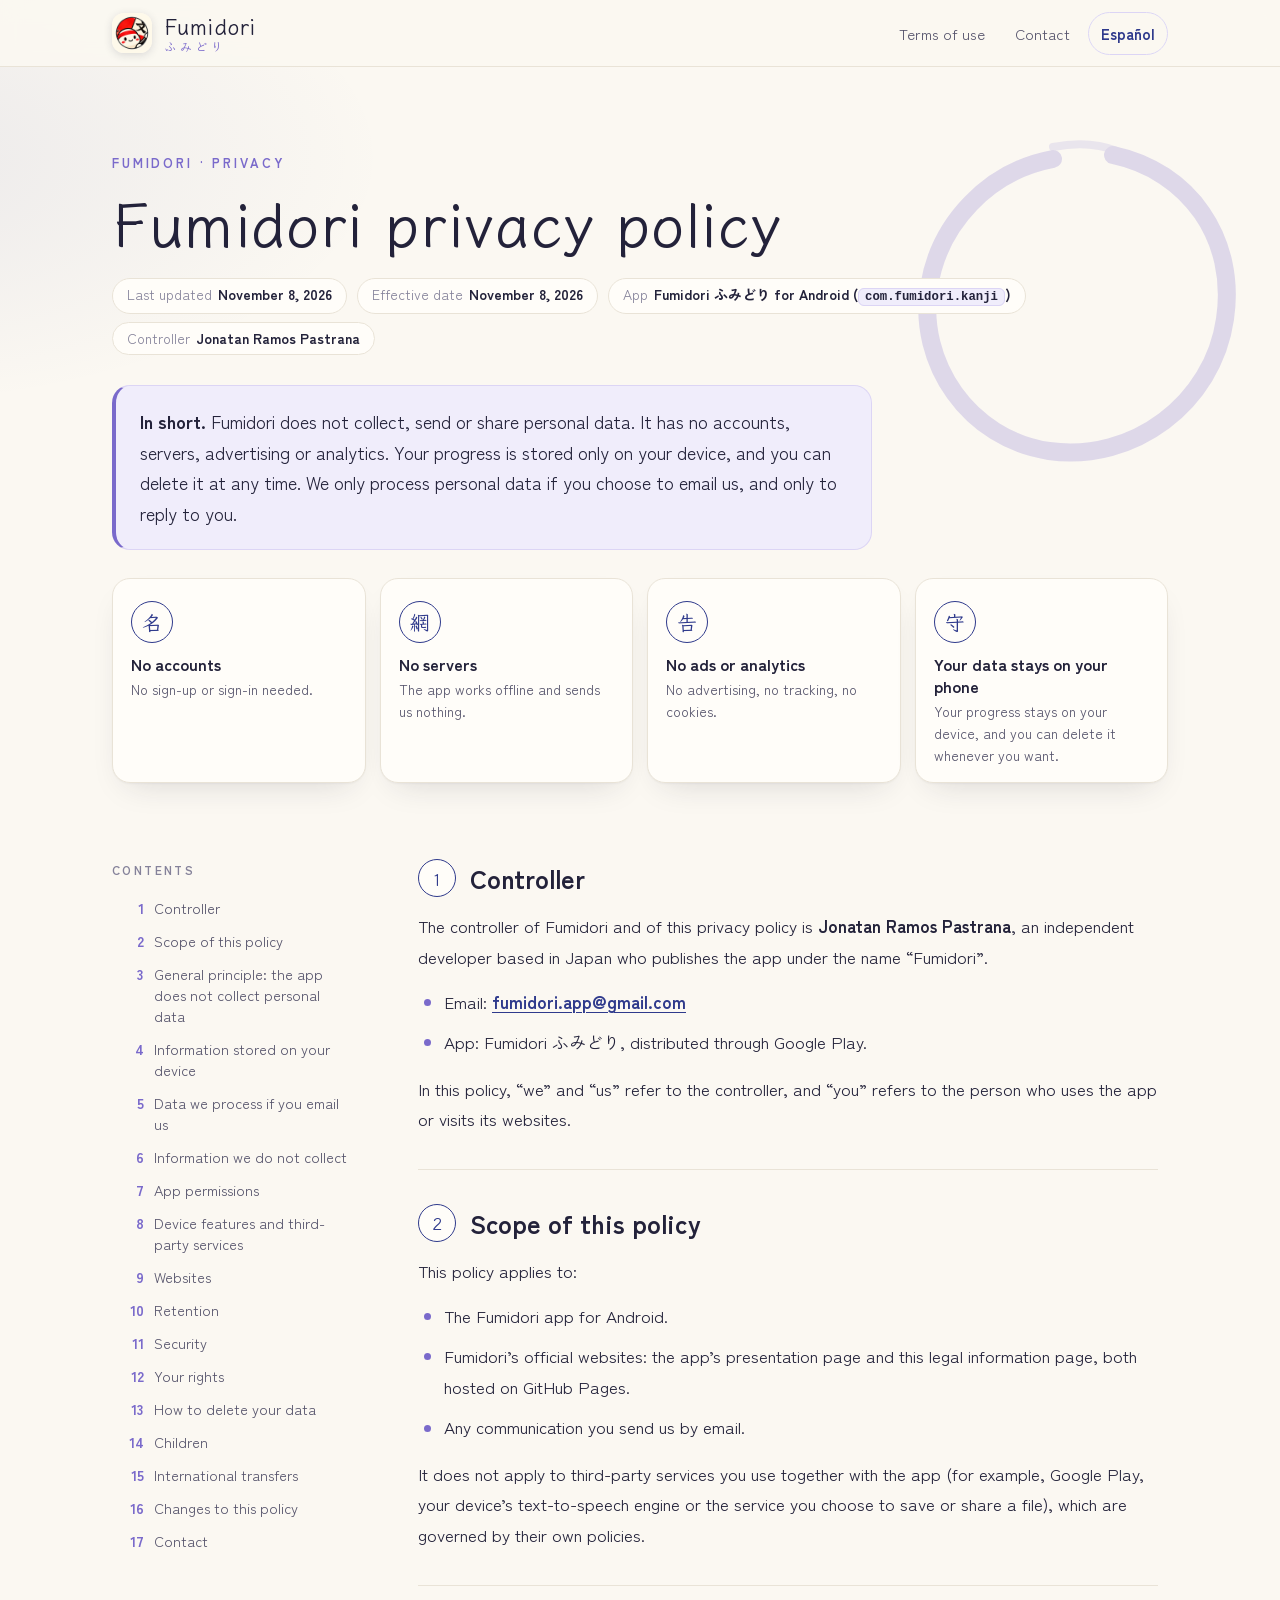
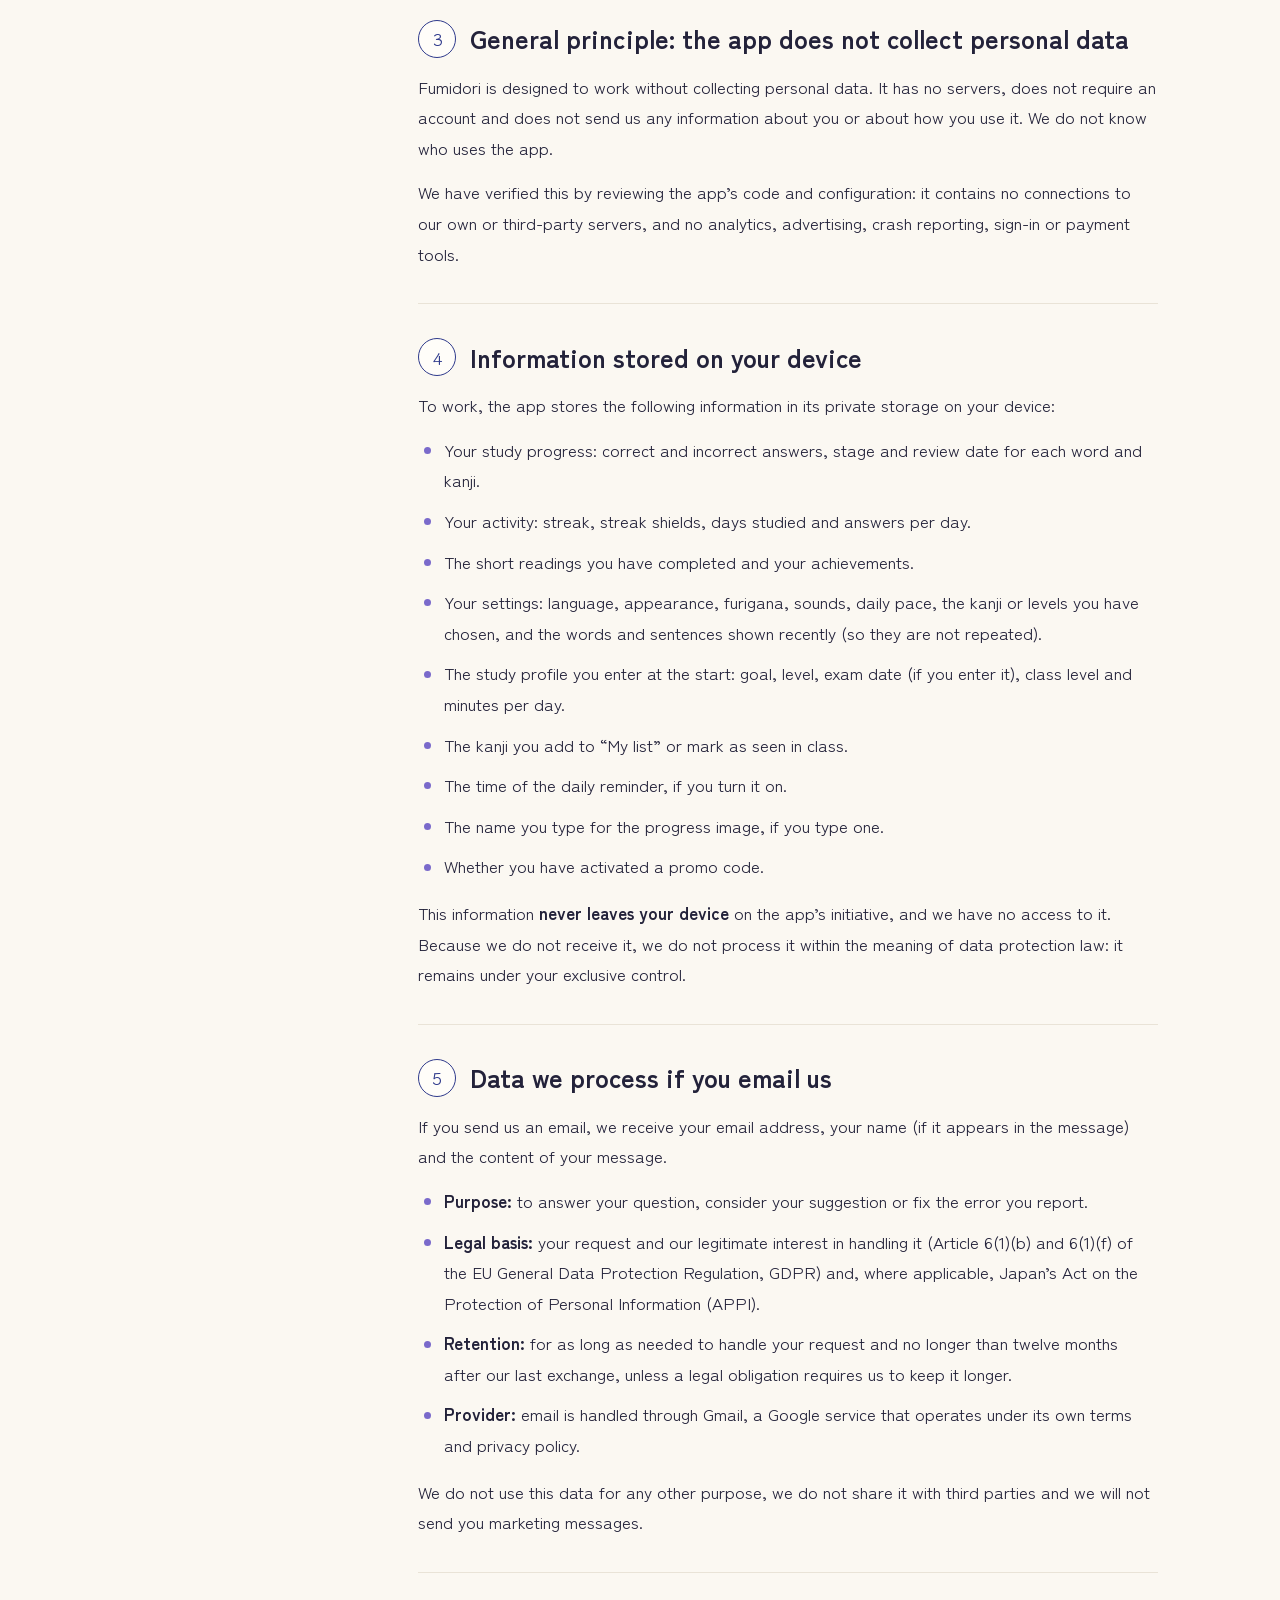
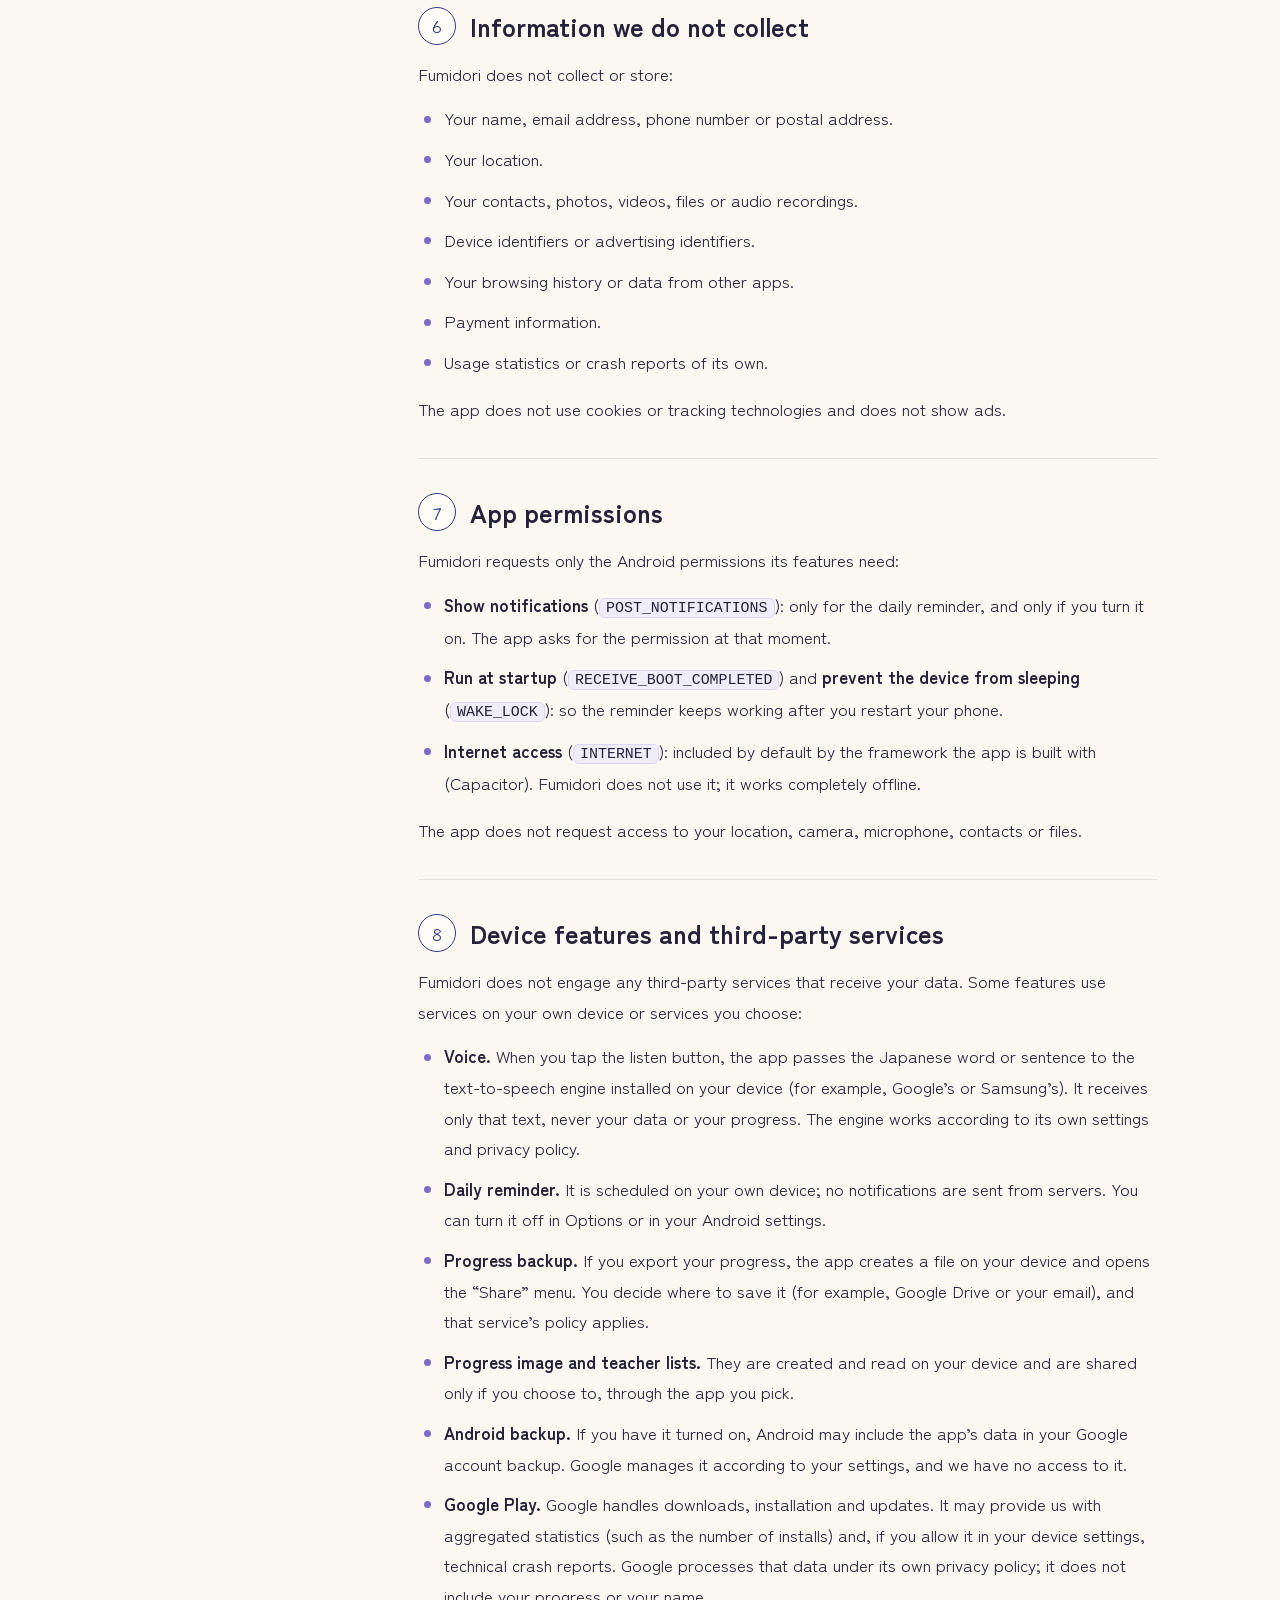
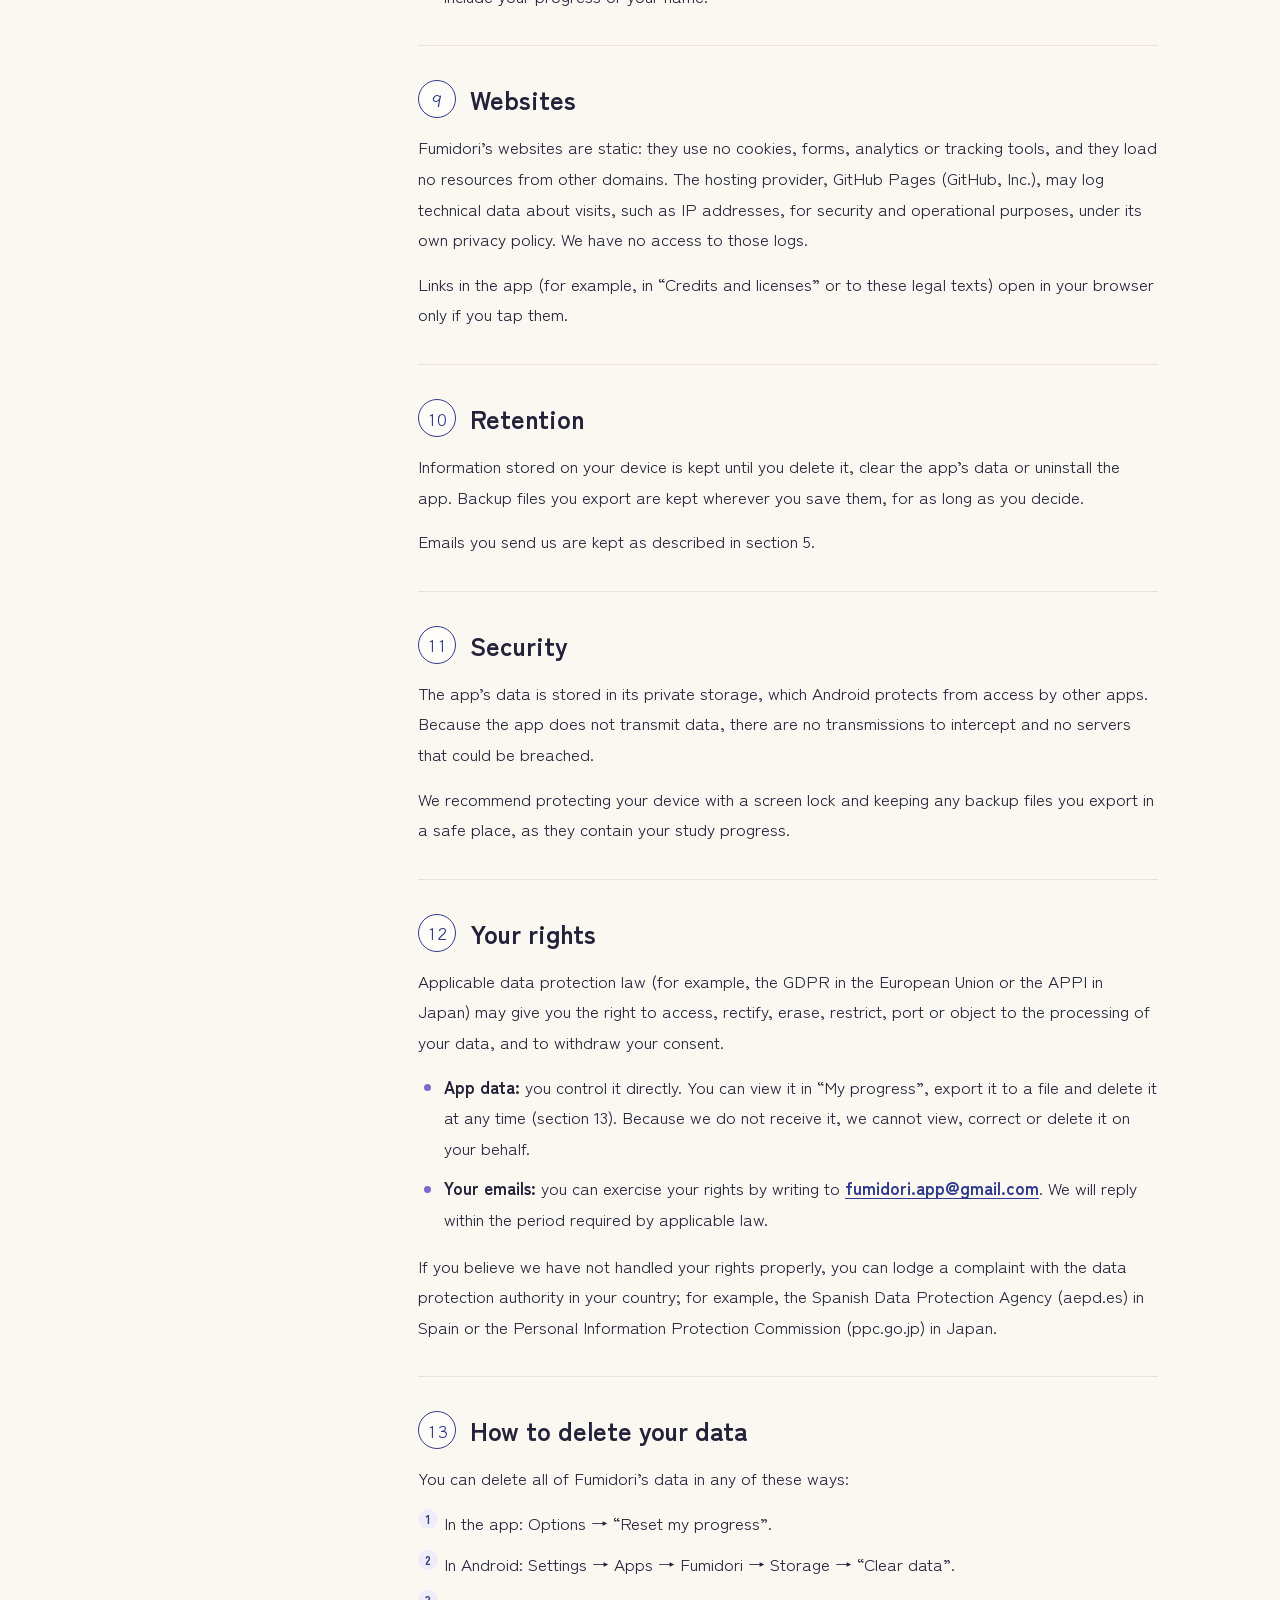
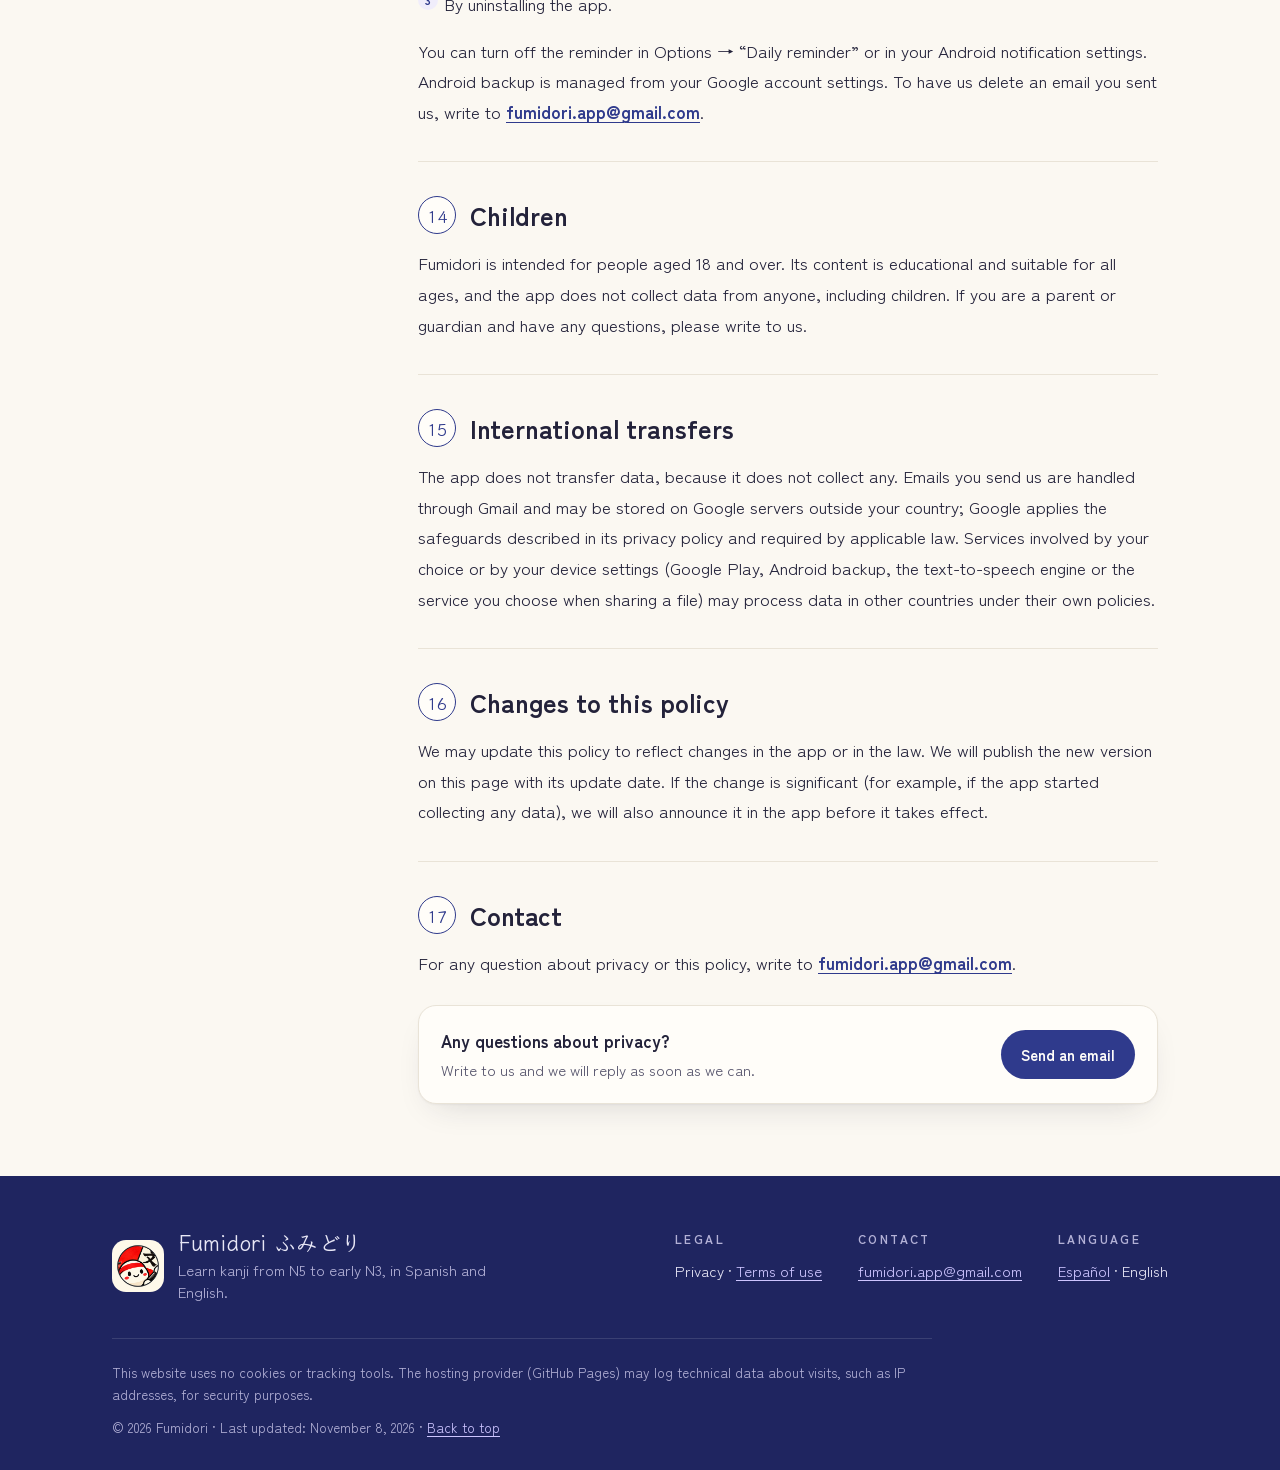
==== en/index.html @ ba74316c "Actualizar la web (2026-11-07)" ====
<!doctype html>
<html lang="en">
<head>
<meta charset="utf-8">
<meta name="viewport" content="width=device-width, initial-scale=1">
<title>Privacy policy · Fumidori ふみどり</title>
<meta name="description" content="Privacy policy of Fumidori ふみどり, the app for learning kanji from N5 to early N3. No accounts, no servers, no ads and no analytics.">
<meta name="theme-color" content="#fbf8f2" media="(prefers-color-scheme: light)">
<meta name="theme-color" content="#15162a" media="(prefers-color-scheme: dark)">
<meta property="og:type" content="website">
<meta property="og:title" content="Privacy policy · Fumidori ふみどり">
<meta property="og:description" content="Privacy policy of Fumidori ふみどり, the app for learning kanji from N5 to early N3. No accounts, no servers, no ads and no analytics.">
<link rel="icon" type="image/png" sizes="32x32" href="../assets/favicon-32.png">
<link rel="apple-touch-icon" href="../assets/icon-180.png">
<link rel="alternate" hreflang="es" href="../index.html">
<link rel="preload" href="../assets/fonts/zen-400.woff2" as="font" type="font/woff2" crossorigin>
<link rel="stylesheet" href="../assets/style.css">
</head>
<body id="top">
<a class="skip" href="#contenido">Skip to content</a>
<header class="site-header">
  <div class="wrap">
    <a class="brand" href="index.html"><img src="../assets/icon-192.png" alt="" width="40" height="40"><span class="brand-name">Fumidori<span class="brand-jp" lang="ja">ふみどり</span></span></a>
    <nav class="nav" aria-label="Main navigation">
      <a class="hide-sm" href="terms.html">Terms of use</a>
      <a class="hide-sm" href="#contact">Contact</a>
      <a class="lang" href="../index.html" hreflang="es" lang="es">Español</a>
    </nav>
  </div>
</header>
<main id="contenido">
  <section class="hero">
    <div class="wrap">
      <svg class="enso" viewBox="0 0 200 200" aria-hidden="true" focusable="false"><path d="M118 22c38 8 62 42 56 82-6 42-46 72-88 66-40-6-66-44-60-82 5-32 30-58 62-64" fill="none" stroke="currentColor" stroke-width="9" stroke-linecap="round"/><path d="M88 18c10-2 22-2 32 2" fill="none" stroke="currentColor" stroke-width="4" stroke-linecap="round" opacity=".6"/></svg>
      <p class="eyebrow">Fumidori · Privacy</p>
      <h1>Fumidori privacy policy</h1>
      <dl class="meta"><div><dt>Last updated</dt><dd>November 8, 2026</dd></div><div><dt>Effective date</dt><dd>November 8, 2026</dd></div><div><dt>App</dt><dd>Fumidori ふみどり for Android (<code>com.fumidori.kanji</code>)</dd></div><div><dt>Controller</dt><dd>Jonatan Ramos Pastrana</dd></div></dl>
      <div class="summary"><p><strong>In short.</strong> Fumidori does not collect, send or share personal data. It has no accounts, servers, advertising or analytics. Your progress is stored only on your device, and you can delete it at any time. We only process personal data if you choose to email us, and only to reply to you.</p></div>
      <ul class="highlights"><li><span class="k" lang="ja" aria-hidden="true">名</span><b>No accounts</b><span>No sign-up or sign-in needed.</span></li><li><span class="k" lang="ja" aria-hidden="true">網</span><b>No servers</b><span>The app works offline and sends us nothing.</span></li><li><span class="k" lang="ja" aria-hidden="true">告</span><b>No ads or analytics</b><span>No advertising, no tracking, no cookies.</span></li><li><span class="k" lang="ja" aria-hidden="true">守</span><b>Your data stays on your phone</b><span>Your progress stays on your device, and you can delete it whenever you want.</span></li></ul>
    </div>
  </section>
  <div class="wrap layout">
    <aside class="toc toc-side" aria-label="Contents">
      <p class="toc-title">Contents</p>
      <ol><li><a href="#controller">Controller</a></li><li><a href="#scope-of-this-policy">Scope of this policy</a></li><li><a href="#general-principle-the-app-does-not-collect-personal-data">General principle: the app does not collect personal data</a></li><li><a href="#information-stored-on-your-device">Information stored on your device</a></li><li><a href="#data-we-process-if-you-email-us">Data we process if you email us</a></li><li><a href="#information-we-do-not-collect">Information we do not collect</a></li><li><a href="#app-permissions">App permissions</a></li><li><a href="#device-features-and-third-party-services">Device features and third-party services</a></li><li><a href="#websites">Websites</a></li><li><a href="#retention">Retention</a></li><li><a href="#security">Security</a></li><li><a href="#your-rights">Your rights</a></li><li><a href="#how-to-delete-your-data">How to delete your data</a></li><li><a href="#children">Children</a></li><li><a href="#international-transfers">International transfers</a></li><li><a href="#changes-to-this-policy">Changes to this policy</a></li><li><a href="#contact">Contact</a></li></ol>
    </aside>
    <article class="policy">
      <details class="toc toc-mobile"><summary>Contents</summary><ol><li><a href="#controller">Controller</a></li><li><a href="#scope-of-this-policy">Scope of this policy</a></li><li><a href="#general-principle-the-app-does-not-collect-personal-data">General principle: the app does not collect personal data</a></li><li><a href="#information-stored-on-your-device">Information stored on your device</a></li><li><a href="#data-we-process-if-you-email-us">Data we process if you email us</a></li><li><a href="#information-we-do-not-collect">Information we do not collect</a></li><li><a href="#app-permissions">App permissions</a></li><li><a href="#device-features-and-third-party-services">Device features and third-party services</a></li><li><a href="#websites">Websites</a></li><li><a href="#retention">Retention</a></li><li><a href="#security">Security</a></li><li><a href="#your-rights">Your rights</a></li><li><a href="#how-to-delete-your-data">How to delete your data</a></li><li><a href="#children">Children</a></li><li><a href="#international-transfers">International transfers</a></li><li><a href="#changes-to-this-policy">Changes to this policy</a></li><li><a href="#contact">Contact</a></li></ol></details>
      <section id="controller" aria-labelledby="controller-h">
        <h2 id="controller-h"><span class="num" aria-hidden="true">1</span>Controller</h2>
        <p>The controller of Fumidori and of this privacy policy is <strong>Jonatan Ramos Pastrana</strong>, an independent developer based in Japan who publishes the app under the name “Fumidori”.</p>
        <ul><li>Email: <strong><a href="mailto:fumidori.app@gmail.com">fumidori.app@gmail.com</a></strong></li><li>App: Fumidori ふみどり, distributed through Google Play.</li></ul>
        <p>In this policy, “we” and “us” refer to the controller, and “you” refers to the person who uses the app or visits its websites.</p>
      </section>
      <section id="scope-of-this-policy" aria-labelledby="scope-of-this-policy-h">
        <h2 id="scope-of-this-policy-h"><span class="num" aria-hidden="true">2</span>Scope of this policy</h2>
        <p>This policy applies to:</p>
        <ul><li>The Fumidori app for Android.</li><li>Fumidori’s official websites: the app’s presentation page and this legal information page, both hosted on GitHub Pages.</li><li>Any communication you send us by email.</li></ul>
        <p>It does not apply to third-party services you use together with the app (for example, Google Play, your device’s text-to-speech engine or the service you choose to save or share a file), which are governed by their own policies.</p>
      </section>
      <section id="general-principle-the-app-does-not-collect-personal-data" aria-labelledby="general-principle-the-app-does-not-collect-personal-data-h">
        <h2 id="general-principle-the-app-does-not-collect-personal-data-h"><span class="num" aria-hidden="true">3</span>General principle: the app does not collect personal data</h2>
        <p>Fumidori is designed to work without collecting personal data. It has no servers, does not require an account and does not send us any information about you or about how you use it. We do not know who uses the app.</p>
        <p>We have verified this by reviewing the app’s code and configuration: it contains no connections to our own or third-party servers, and no analytics, advertising, crash reporting, sign-in or payment tools.</p>
      </section>
      <section id="information-stored-on-your-device" aria-labelledby="information-stored-on-your-device-h">
        <h2 id="information-stored-on-your-device-h"><span class="num" aria-hidden="true">4</span>Information stored on your device</h2>
        <p>To work, the app stores the following information in its private storage on your device:</p>
        <ul><li>Your study progress: correct and incorrect answers, stage and review date for each word and kanji.</li><li>Your activity: streak, streak shields, days studied and answers per day.</li><li>The short readings you have completed and your achievements.</li><li>Your settings: language, appearance, furigana, sounds, daily pace, the kanji or levels you have chosen, and the words and sentences shown recently (so they are not repeated).</li><li>The study profile you enter at the start: goal, level, exam date (if you enter it), class level and minutes per day.</li><li>The kanji you add to “My list” or mark as seen in class.</li><li>The time of the daily reminder, if you turn it on.</li><li>The name you type for the progress image, if you type one.</li><li>Whether you have activated a promo code.</li></ul>
        <p>This information <strong>never leaves your device</strong> on the app’s initiative, and we have no access to it. Because we do not receive it, we do not process it within the meaning of data protection law: it remains under your exclusive control.</p>
      </section>
      <section id="data-we-process-if-you-email-us" aria-labelledby="data-we-process-if-you-email-us-h">
        <h2 id="data-we-process-if-you-email-us-h"><span class="num" aria-hidden="true">5</span>Data we process if you email us</h2>
        <p>If you send us an email, we receive your email address, your name (if it appears in the message) and the content of your message.</p>
        <ul><li><strong>Purpose:</strong> to answer your question, consider your suggestion or fix the error you report.</li><li><strong>Legal basis:</strong> your request and our legitimate interest in handling it (Article 6(1)(b) and 6(1)(f) of the EU General Data Protection Regulation, GDPR) and, where applicable, Japan’s Act on the Protection of Personal Information (APPI).</li><li><strong>Retention:</strong> for as long as needed to handle your request and no longer than twelve months after our last exchange, unless a legal obligation requires us to keep it longer.</li><li><strong>Provider:</strong> email is handled through Gmail, a Google service that operates under its own terms and privacy policy.</li></ul>
        <p>We do not use this data for any other purpose, we do not share it with third parties and we will not send you marketing messages.</p>
      </section>
      <section id="information-we-do-not-collect" aria-labelledby="information-we-do-not-collect-h">
        <h2 id="information-we-do-not-collect-h"><span class="num" aria-hidden="true">6</span>Information we do not collect</h2>
        <p>Fumidori does not collect or store:</p>
        <ul><li>Your name, email address, phone number or postal address.</li><li>Your location.</li><li>Your contacts, photos, videos, files or audio recordings.</li><li>Device identifiers or advertising identifiers.</li><li>Your browsing history or data from other apps.</li><li>Payment information.</li><li>Usage statistics or crash reports of its own.</li></ul>
        <p>The app does not use cookies or tracking technologies and does not show ads.</p>
      </section>
      <section id="app-permissions" aria-labelledby="app-permissions-h">
        <h2 id="app-permissions-h"><span class="num" aria-hidden="true">7</span>App permissions</h2>
        <p>Fumidori requests only the Android permissions its features need:</p>
        <ul><li><strong>Show notifications</strong> (<code>POST_NOTIFICATIONS</code>): only for the daily reminder, and only if you turn it on. The app asks for the permission at that moment.</li><li><strong>Run at startup</strong> (<code>RECEIVE_BOOT_COMPLETED</code>) and <strong>prevent the device from sleeping</strong> (<code>WAKE_LOCK</code>): so the reminder keeps working after you restart your phone.</li><li><strong>Internet access</strong> (<code>INTERNET</code>): included by default by the framework the app is built with (Capacitor). Fumidori does not use it; it works completely offline.</li></ul>
        <p>The app does not request access to your location, camera, microphone, contacts or files.</p>
      </section>
      <section id="device-features-and-third-party-services" aria-labelledby="device-features-and-third-party-services-h">
        <h2 id="device-features-and-third-party-services-h"><span class="num" aria-hidden="true">8</span>Device features and third-party services</h2>
        <p>Fumidori does not engage any third-party services that receive your data. Some features use services on your own device or services you choose:</p>
        <ul><li><strong>Voice.</strong> When you tap the listen button, the app passes the Japanese word or sentence to the text-to-speech engine installed on your device (for example, Google’s or Samsung’s). It receives only that text, never your data or your progress. The engine works according to its own settings and privacy policy.</li><li><strong>Daily reminder.</strong> It is scheduled on your own device; no notifications are sent from servers. You can turn it off in Options or in your Android settings.</li><li><strong>Progress backup.</strong> If you export your progress, the app creates a file on your device and opens the “Share” menu. You decide where to save it (for example, Google Drive or your email), and that service’s policy applies.</li><li><strong>Progress image and teacher lists.</strong> They are created and read on your device and are shared only if you choose to, through the app you pick.</li><li><strong>Android backup.</strong> If you have it turned on, Android may include the app’s data in your Google account backup. Google manages it according to your settings, and we have no access to it.</li><li><strong>Google Play.</strong> Google handles downloads, installation and updates. It may provide us with aggregated statistics (such as the number of installs) and, if you allow it in your device settings, technical crash reports. Google processes that data under its own privacy policy; it does not include your progress or your name.</li></ul>
      </section>
      <section id="websites" aria-labelledby="websites-h">
        <h2 id="websites-h"><span class="num" aria-hidden="true">9</span>Websites</h2>
        <p>Fumidori’s websites are static: they use no cookies, forms, analytics or tracking tools, and they load no resources from other domains. The hosting provider, GitHub Pages (GitHub, Inc.), may log technical data about visits, such as IP addresses, for security and operational purposes, under its own privacy policy. We have no access to those logs.</p>
        <p>Links in the app (for example, in “Credits and licenses” or to these legal texts) open in your browser only if you tap them.</p>
      </section>
      <section id="retention" aria-labelledby="retention-h">
        <h2 id="retention-h"><span class="num" aria-hidden="true">10</span>Retention</h2>
        <p>Information stored on your device is kept until you delete it, clear the app’s data or uninstall the app. Backup files you export are kept wherever you save them, for as long as you decide.</p>
        <p>Emails you send us are kept as described in section 5.</p>
      </section>
      <section id="security" aria-labelledby="security-h">
        <h2 id="security-h"><span class="num" aria-hidden="true">11</span>Security</h2>
        <p>The app’s data is stored in its private storage, which Android protects from access by other apps. Because the app does not transmit data, there are no transmissions to intercept and no servers that could be breached.</p>
        <p>We recommend protecting your device with a screen lock and keeping any backup files you export in a safe place, as they contain your study progress.</p>
      </section>
      <section id="your-rights" aria-labelledby="your-rights-h">
        <h2 id="your-rights-h"><span class="num" aria-hidden="true">12</span>Your rights</h2>
        <p>Applicable data protection law (for example, the GDPR in the European Union or the APPI in Japan) may give you the right to access, rectify, erase, restrict, port or object to the processing of your data, and to withdraw your consent.</p>
        <ul><li><strong>App data:</strong> you control it directly. You can view it in “My progress”, export it to a file and delete it at any time (section 13). Because we do not receive it, we cannot view, correct or delete it on your behalf.</li><li><strong>Your emails:</strong> you can exercise your rights by writing to <strong><a href="mailto:fumidori.app@gmail.com">fumidori.app@gmail.com</a></strong>. We will reply within the period required by applicable law.</li></ul>
        <p>If you believe we have not handled your rights properly, you can lodge a complaint with the data protection authority in your country; for example, the Spanish Data Protection Agency (aepd.es) in Spain or the Personal Information Protection Commission (ppc.go.jp) in Japan.</p>
      </section>
      <section id="how-to-delete-your-data" aria-labelledby="how-to-delete-your-data-h">
        <h2 id="how-to-delete-your-data-h"><span class="num" aria-hidden="true">13</span>How to delete your data</h2>
        <p>You can delete all of Fumidori’s data in any of these ways:</p>
        <ol><li>In the app: Options → “Reset my progress”.</li><li>In Android: Settings → Apps → Fumidori → Storage → “Clear data”.</li><li>By uninstalling the app.</li></ol>
        <p>You can turn off the reminder in Options → “Daily reminder” or in your Android notification settings. Android backup is managed from your Google account settings. To have us delete an email you sent us, write to <strong><a href="mailto:fumidori.app@gmail.com">fumidori.app@gmail.com</a></strong>.</p>
      </section>
      <section id="children" aria-labelledby="children-h">
        <h2 id="children-h"><span class="num" aria-hidden="true">14</span>Children</h2>
        <p>Fumidori is intended for people aged 18 and over. Its content is educational and suitable for all ages, and the app does not collect data from anyone, including children. If you are a parent or guardian and have any questions, please write to us.</p>
      </section>
      <section id="international-transfers" aria-labelledby="international-transfers-h">
        <h2 id="international-transfers-h"><span class="num" aria-hidden="true">15</span>International transfers</h2>
        <p>The app does not transfer data, because it does not collect any. Emails you send us are handled through Gmail and may be stored on Google servers outside your country; Google applies the safeguards described in its privacy policy and required by applicable law. Services involved by your choice or by your device settings (Google Play, Android backup, the text-to-speech engine or the service you choose when sharing a file) may process data in other countries under their own policies.</p>
      </section>
      <section id="changes-to-this-policy" aria-labelledby="changes-to-this-policy-h">
        <h2 id="changes-to-this-policy-h"><span class="num" aria-hidden="true">16</span>Changes to this policy</h2>
        <p>We may update this policy to reflect changes in the app or in the law. We will publish the new version on this page with its update date. If the change is significant (for example, if the app started collecting any data), we will also announce it in the app before it takes effect.</p>
      </section>
      <section id="contact" aria-labelledby="contact-h">
        <h2 id="contact-h"><span class="num" aria-hidden="true">17</span>Contact</h2>
        <p>For any question about privacy or this policy, write to <strong><a href="mailto:fumidori.app@gmail.com">fumidori.app@gmail.com</a></strong>.</p>
      </section>
      <div class="contact-card"><p><b>Any questions about privacy?</b>Write to us and we will reply as soon as we can.</p><a class="button" href="mailto:fumidori.app@gmail.com">Send an email</a></div>
    </article>
  </div>
</main>
<footer class="site-footer">
  <div class="wrap">
    <div class="foot-top">
      <div class="foot-brand"><img src="../assets/icon-192.png" alt="" width="52" height="52"><div><b>Fumidori <span lang="ja">ふみどり</span></b><p>Learn kanji from N5 to early N3, in Spanish and English.</p></div></div>
      <div class="foot-cols">
        <div><h3>Legal</h3><p><span aria-current="page">Privacy</span> · <a href="terms.html">Terms of use</a></p></div>
        <div><h3>Contact</h3><p><a href="mailto:fumidori.app@gmail.com">fumidori.app@gmail.com</a></p></div>
        <div><h3>Language</h3><p><a href="../index.html" hreflang="es" lang="es">Español</a> · English</p></div>
      </div>
    </div>
    <p class="foot-note">This website uses no cookies or tracking tools. The hosting provider (GitHub Pages) may log technical data about visits, such as IP addresses, for security purposes.</p>
    <p class="foot-copy">© 2026 Fumidori · Last updated: November 8, 2026 · <a href="#top">Back to top</a></p>
  </div>
</footer>
</body>
</html>
---- assets/style.css ----
/* Fumidori ふみどり · web de la política de privacidad
   Estética japonesa minimalista: crema, índigo y violeta suave. Sin dependencias externas:
   las fuentes (Zen Kaku Gothic New y Klee One, SIL OFL 1.1) van recortadas en assets/fonts. */

@font-face{font-family:"Zen Kaku Gothic New";font-weight:400;font-style:normal;font-display:swap;src:url("fonts/zen-400.woff2") format("woff2")}
@font-face{font-family:"Zen Kaku Gothic New";font-weight:700;font-style:normal;font-display:swap;src:url("fonts/zen-700.woff2") format("woff2")}
@font-face{font-family:"Klee One";font-weight:600;font-style:normal;font-display:swap;src:url("fonts/klee-600.woff2") format("woff2")}

:root{
  --bg:#fbf8f2; --surface:#fffdf9; --ink:#23223a; --ink-2:#55536b; --muted:#85829a;
  --indigo:#2f3a8c; --indigo-deep:#1f2560; --violet:#7a6acb; --violet-soft:#f0edfb; --violet-line:#dcd5f5;
  --line:#e9e3d7; --pending-bg:#fff2c2; --pending-ink:#5f4700; --pending-line:#e2c35b;
  --foot-bg:#1f2560; --foot-ink:#e8e7f6; --foot-muted:#b3b1d6; --foot-link:#cdc5ff;
  --radius:18px; --shadow:0 1px 2px rgba(35,34,58,.04),0 14px 34px -16px rgba(35,34,58,.18);
  --sans:"Zen Kaku Gothic New",system-ui,-apple-system,"Segoe UI",Roboto,"Hiragino Sans","Noto Sans JP",sans-serif;
  --display:"Klee One","Zen Kaku Gothic New",serif;
  color-scheme:light;
}
@media (prefers-color-scheme:dark){
  :root{
    --bg:#15162a; --surface:#1c1e37; --ink:#ecebf6; --ink-2:#b4b2cc; --muted:#8f8daa;
    --indigo:#aab2ff; --indigo-deep:#c9ceff; --violet:#b6a9f5; --violet-soft:#25244a; --violet-line:#3a3770;
    --line:#2d2f4d; --pending-bg:#4a3d10; --pending-ink:#ffe08a; --pending-line:#8a7124;
    --foot-bg:#0f1024; --foot-ink:#e3e2f3; --foot-muted:#9a98bd; --foot-link:#c6bdff;
    --shadow:0 1px 2px rgba(0,0,0,.3),0 14px 34px -16px rgba(0,0,0,.6);
    color-scheme:dark;
  }
}

*,*::before,*::after{box-sizing:border-box}
html{-webkit-text-size-adjust:100%;scroll-behavior:smooth}
@media (prefers-reduced-motion:reduce){html{scroll-behavior:auto}}
body{
  margin:0;font-family:var(--sans);font-size:17px;line-height:1.8;color:var(--ink);
  background:
    radial-gradient(1100px 520px at 88% -8%,rgba(122,106,203,.13),transparent 62%),
    radial-gradient(900px 420px at -12% 2%,rgba(47,58,140,.08),transparent 60%),
    var(--bg);
  background-repeat:no-repeat;
}
img{max-width:100%;height:auto}
a{color:var(--indigo);text-decoration:underline;text-decoration-thickness:1px;text-underline-offset:3px}
a:hover{color:var(--violet)}
:focus-visible{outline:3px solid var(--violet);outline-offset:3px;border-radius:6px}
.wrap{width:100%;max-width:1120px;margin:0 auto;padding:0 clamp(16px,4vw,32px)}

.skip{position:absolute;left:-9999px;top:8px;background:var(--surface);padding:8px 14px;border-radius:10px;z-index:20}
.skip:focus{left:16px}

/* cabecera */
.site-header{position:sticky;top:0;z-index:10;background:var(--bg);background:color-mix(in srgb,var(--bg) 86%,transparent);backdrop-filter:saturate(1.4) blur(10px);-webkit-backdrop-filter:saturate(1.4) blur(10px);border-bottom:1px solid var(--line)}
.site-header .wrap{display:flex;align-items:center;justify-content:space-between;gap:16px;min-height:66px}
.brand{display:flex;align-items:center;gap:12px;color:var(--ink);text-decoration:none}
.brand img{width:40px;height:40px;border-radius:12px;box-shadow:0 2px 8px rgba(35,34,58,.15)}
.brand-name{font-family:var(--display);font-weight:600;font-size:22px;letter-spacing:.02em;line-height:1}
.brand-jp{display:block;font-size:12px;letter-spacing:.3em;color:var(--violet);margin-top:4px}
.nav{display:flex;align-items:center;gap:6px;font-size:15px}
.nav a{color:var(--ink-2);text-decoration:none;padding:7px 12px;border-radius:999px}
.nav a:hover{color:var(--indigo);background:var(--violet-soft)}
.nav .lang{border:1px solid var(--violet-line);color:var(--indigo);font-weight:700}

/* portada */
.hero{position:relative;overflow:hidden;padding:clamp(40px,8vw,84px) 0 clamp(28px,5vw,48px)}
.hero .wrap{position:relative}
.hero .wrap>*:not(.enso){position:relative;z-index:1}
.enso{position:absolute;right:clamp(-120px,-6vw,-20px);top:-40px;width:clamp(220px,34vw,400px);height:auto;color:var(--violet);opacity:.22;pointer-events:none}
.eyebrow{margin:0 0 12px;font-size:13px;font-weight:700;letter-spacing:.22em;text-transform:uppercase;color:var(--violet)}
h1{font-family:var(--display);font-weight:600;font-size:clamp(2.3rem,6.4vw,3.8rem);line-height:1.15;margin:0;color:var(--ink);letter-spacing:.01em}
.meta{display:flex;flex-wrap:wrap;gap:8px 10px;margin:22px 0 0;padding:0}
.meta div{display:flex;gap:6px;align-items:baseline;background:var(--surface);border:1px solid var(--line);border-radius:999px;padding:6px 14px;font-size:14px;line-height:1.4}
.meta dt{color:var(--muted)}
.meta dd{margin:0;color:var(--ink);font-weight:700}
.summary{position:relative;margin:30px 0 0;max-width:760px;background:var(--violet-soft);border:1px solid var(--violet-line);border-left:4px solid var(--violet);border-radius:var(--radius);padding:20px 24px;font-size:18px;line-height:1.7}
.summary p{margin:0}
.highlights{list-style:none;margin:28px 0 0;padding:0;display:grid;grid-template-columns:repeat(4,minmax(0,1fr));gap:14px}
.highlights li{background:var(--surface);border:1px solid var(--line);border-radius:var(--radius);padding:18px 18px 16px;box-shadow:var(--shadow)}
.highlights .k{display:grid;place-items:center;width:42px;height:42px;border-radius:50%;border:1.5px solid var(--indigo);color:var(--indigo);font-family:var(--display);font-weight:600;font-size:20px;line-height:1;margin-bottom:10px}
.highlights b{display:block;font-size:16px;line-height:1.4}
.highlights span{display:block;color:var(--ink-2);font-size:14px;line-height:1.55;margin-top:4px}

/* índice y texto */
.layout{display:grid;grid-template-columns:250px minmax(0,1fr);gap:56px;align-items:start;padding-top:28px;padding-bottom:72px}
.toc-side{position:sticky;top:90px;font-size:14.5px}
.toc-title{margin:0 0 10px;font-size:12px;font-weight:700;letter-spacing:.2em;text-transform:uppercase;color:var(--muted)}
.toc ol{list-style:none;margin:0;padding:0;counter-reset:toc}
.toc li{counter-increment:toc}
.toc a{display:flex;gap:10px;padding:6px 10px;border-radius:10px;color:var(--ink-2);text-decoration:none;line-height:1.45}
.toc a::before{content:counter(toc);flex:none;width:22px;color:var(--violet);font-weight:700;text-align:right}
.toc a:hover{background:var(--violet-soft);color:var(--indigo)}
.toc-mobile{display:none}
.policy{max-width:740px;min-width:0}
.policy section{scroll-margin-top:90px;padding:34px 0 0;margin:34px 0 0;border-top:1px solid var(--line)}
.policy section:first-of-type{border-top:0;margin-top:0;padding-top:0}
.policy h2{display:flex;align-items:center;gap:14px;margin:0 0 14px;font-size:clamp(1.3rem,2.6vw,1.6rem);line-height:1.35;color:var(--ink)}
.policy h2 .num{flex:none;display:grid;place-items:center;width:38px;height:38px;border-radius:50%;background:var(--surface);border:1.5px solid var(--indigo);color:var(--indigo);font-family:var(--display);font-weight:600;font-size:17px;line-height:1}
.policy p{margin:0 0 14px}
.policy section ul,.policy section ol{margin:0 0 16px;padding:0;list-style:none}
.policy section li{position:relative;padding-left:26px;margin:0 0 10px}
.policy section ul>li::before{content:"";position:absolute;left:6px;top:.72em;width:7px;height:7px;border-radius:50%;background:var(--violet)}
.policy section ol{counter-reset:li}
.policy section ol>li{counter-increment:li}
.policy section ol>li::before{content:counter(li);position:absolute;left:0;top:.1em;width:20px;height:20px;border-radius:50%;background:var(--violet-soft);color:var(--indigo);font-size:12px;font-weight:700;line-height:20px;text-align:center}
.policy strong{color:var(--ink);font-weight:700}
code{font-family:ui-monospace,SFMono-Regular,Menlo,Consolas,monospace;font-size:.88em;background:var(--violet-soft);border:1px solid var(--violet-line);border-radius:6px;padding:1px 6px;word-break:break-word}
mark.pending{background:var(--pending-bg);color:var(--pending-ink);border:1px dashed var(--pending-line);border-radius:6px;padding:1px 6px;font-weight:700;box-decoration-break:clone;-webkit-box-decoration-break:clone}
.contact-card{margin:26px 0 0;display:flex;flex-wrap:wrap;align-items:center;justify-content:space-between;gap:14px;background:var(--surface);border:1px solid var(--line);border-radius:var(--radius);padding:20px 22px;box-shadow:var(--shadow)}
.contact-card p{margin:0;color:var(--ink-2);font-size:15px}
.contact-card b{display:block;color:var(--ink);font-size:17px}
.button{display:inline-flex;align-items:center;gap:8px;background:var(--indigo);color:var(--surface);text-decoration:none;font-weight:700;font-size:15px;padding:11px 20px;border-radius:999px}
.button:hover{background:var(--violet);color:var(--surface)}
@media (prefers-color-scheme:dark){.button{color:#15162a}.button:hover{color:#15162a}}

/* pie */
.site-footer{background:var(--foot-bg);color:var(--foot-ink);padding:52px 0 36px;font-size:15px}
.site-footer a{color:var(--foot-link)}
.foot-top{display:flex;flex-wrap:wrap;justify-content:space-between;gap:28px}
.foot-brand{display:flex;gap:14px;align-items:center;max-width:420px}
.foot-brand img{width:52px;height:52px;border-radius:14px}
.foot-brand b{display:block;font-family:var(--display);font-weight:600;font-size:22px;line-height:1.2}
.foot-brand p{margin:4px 0 0;color:var(--foot-muted);line-height:1.5}
.foot-cols{display:flex;flex-wrap:wrap;gap:36px}
.foot-cols h3{margin:0 0 8px;font-size:12px;letter-spacing:.2em;text-transform:uppercase;color:var(--foot-muted)}
.foot-cols p{margin:0;line-height:1.7}
.foot-note{margin:34px 0 0;padding-top:22px;border-top:1px solid rgba(255,255,255,.12);color:var(--foot-muted);font-size:13.5px;line-height:1.65;max-width:820px}
.foot-copy{margin:10px 0 0;color:var(--foot-muted);font-size:13.5px}

/* tableta y móvil */
@media (max-width:960px){
  .layout{grid-template-columns:minmax(0,1fr);gap:0;padding-top:8px}
  .toc-side{display:none}
  .toc-mobile{display:block;margin:0 0 30px;background:var(--surface);border:1px solid var(--line);border-radius:var(--radius);box-shadow:var(--shadow)}
  .toc-mobile summary{cursor:pointer;list-style:none;display:flex;justify-content:space-between;align-items:center;padding:14px 18px;font-weight:700}
  .toc-mobile summary::-webkit-details-marker{display:none}
  .toc-mobile summary::after{content:"+";font-size:22px;line-height:1;color:var(--violet)}
  .toc-mobile[open] summary::after{content:"−"}
  .toc-mobile ol{padding:0 8px 12px}
  .highlights{grid-template-columns:repeat(2,minmax(0,1fr))}
}
@media (max-width:560px){
  body{font-size:16px;line-height:1.75}
  .nav .hide-sm{display:none}
  .brand-name{font-size:20px}
  .meta{flex-direction:column}
  .meta div{display:block;border-radius:14px}
  .meta dt,.meta dd{display:inline}
  .meta dt::after{content:" "}
  .highlights{grid-template-columns:minmax(0,1fr)}
  .highlights li{display:grid;grid-template-columns:auto 1fr;column-gap:14px;align-items:center;padding:14px 16px}
  .highlights .k{grid-row:span 2;margin:0}
  .highlights span{margin-top:0}
  .summary{padding:16px 18px;font-size:16.5px}
  .policy h2 .num{width:34px;height:34px;font-size:15px}
}

/* impresión */
@media print{
  body{background:#fff;color:#000;font-size:11pt}
  .site-header,.toc-side,.toc-mobile,.enso,.skip,.contact-card .button{display:none}
  .layout{display:block;padding:0}
  .highlights li,.summary,.contact-card{box-shadow:none}
  .site-footer{background:#fff;color:#000;padding:16px 0}
  .site-footer a,a{color:#000}
}
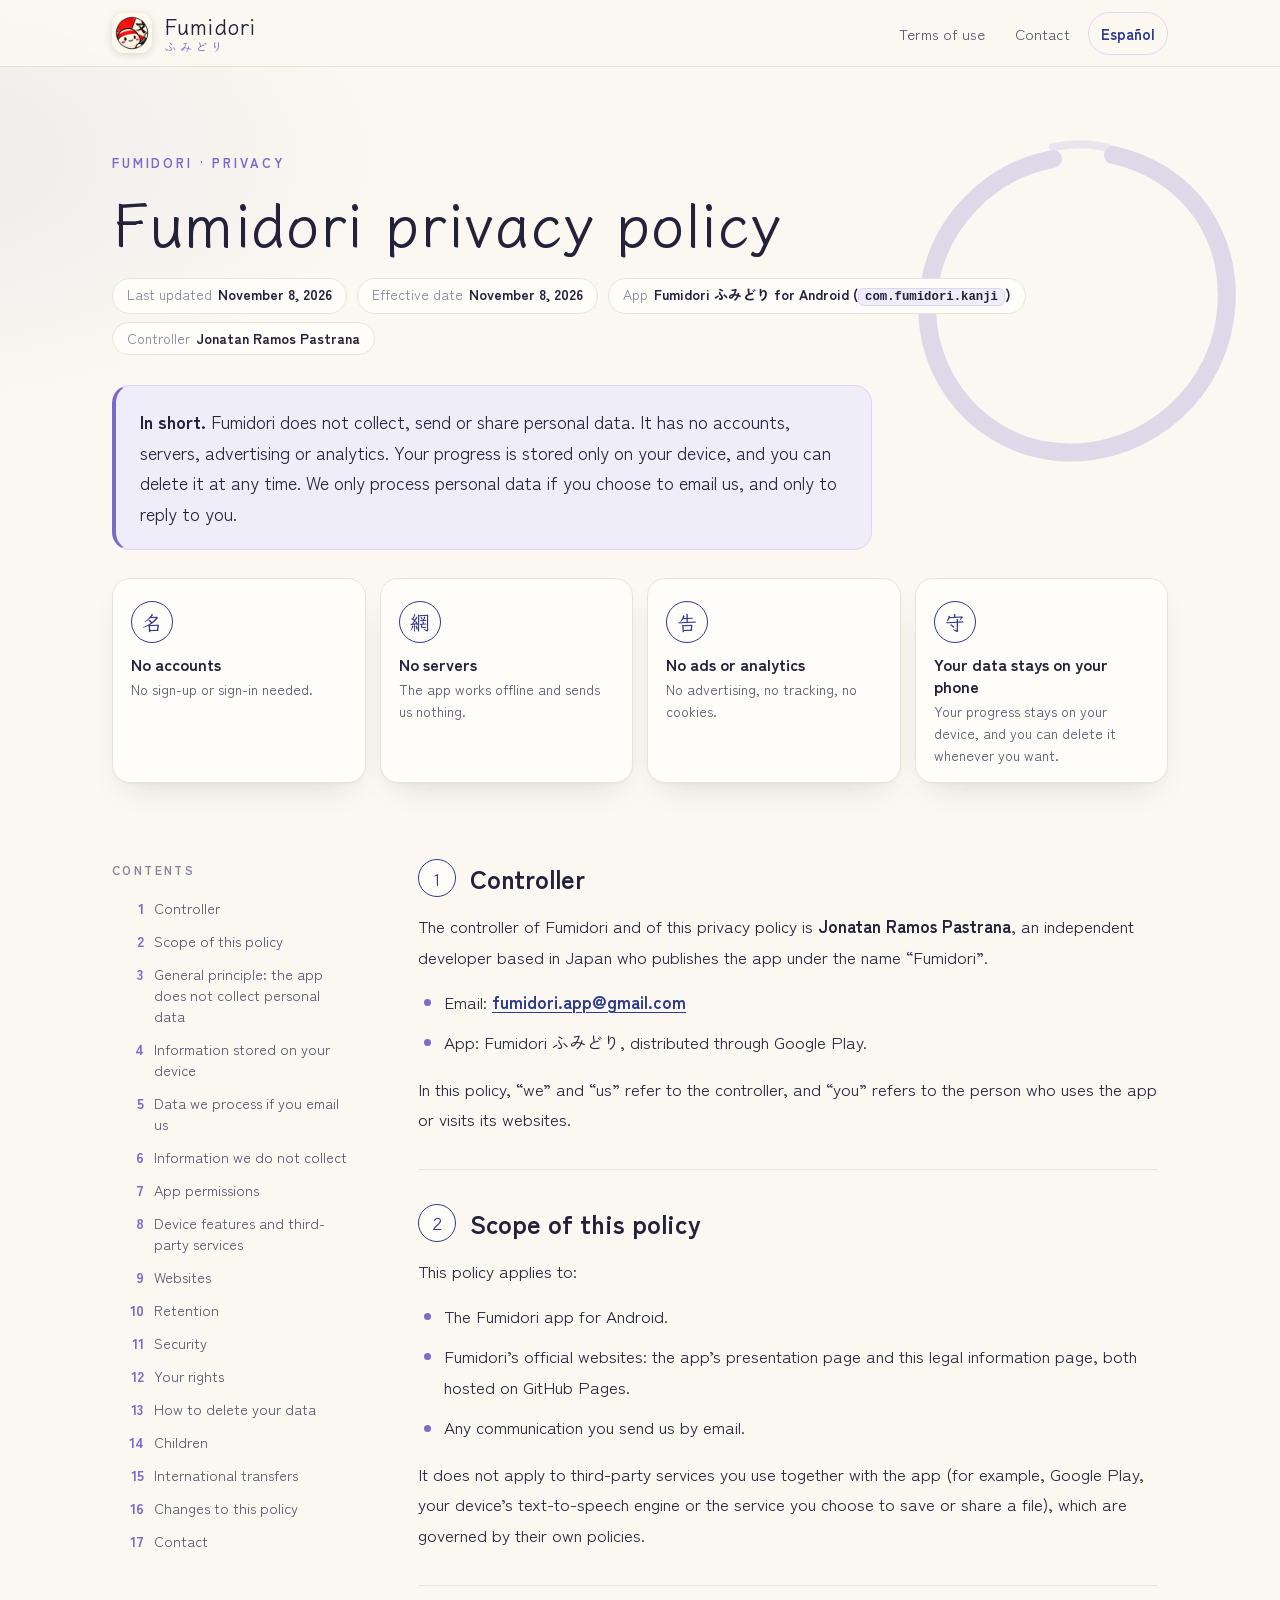
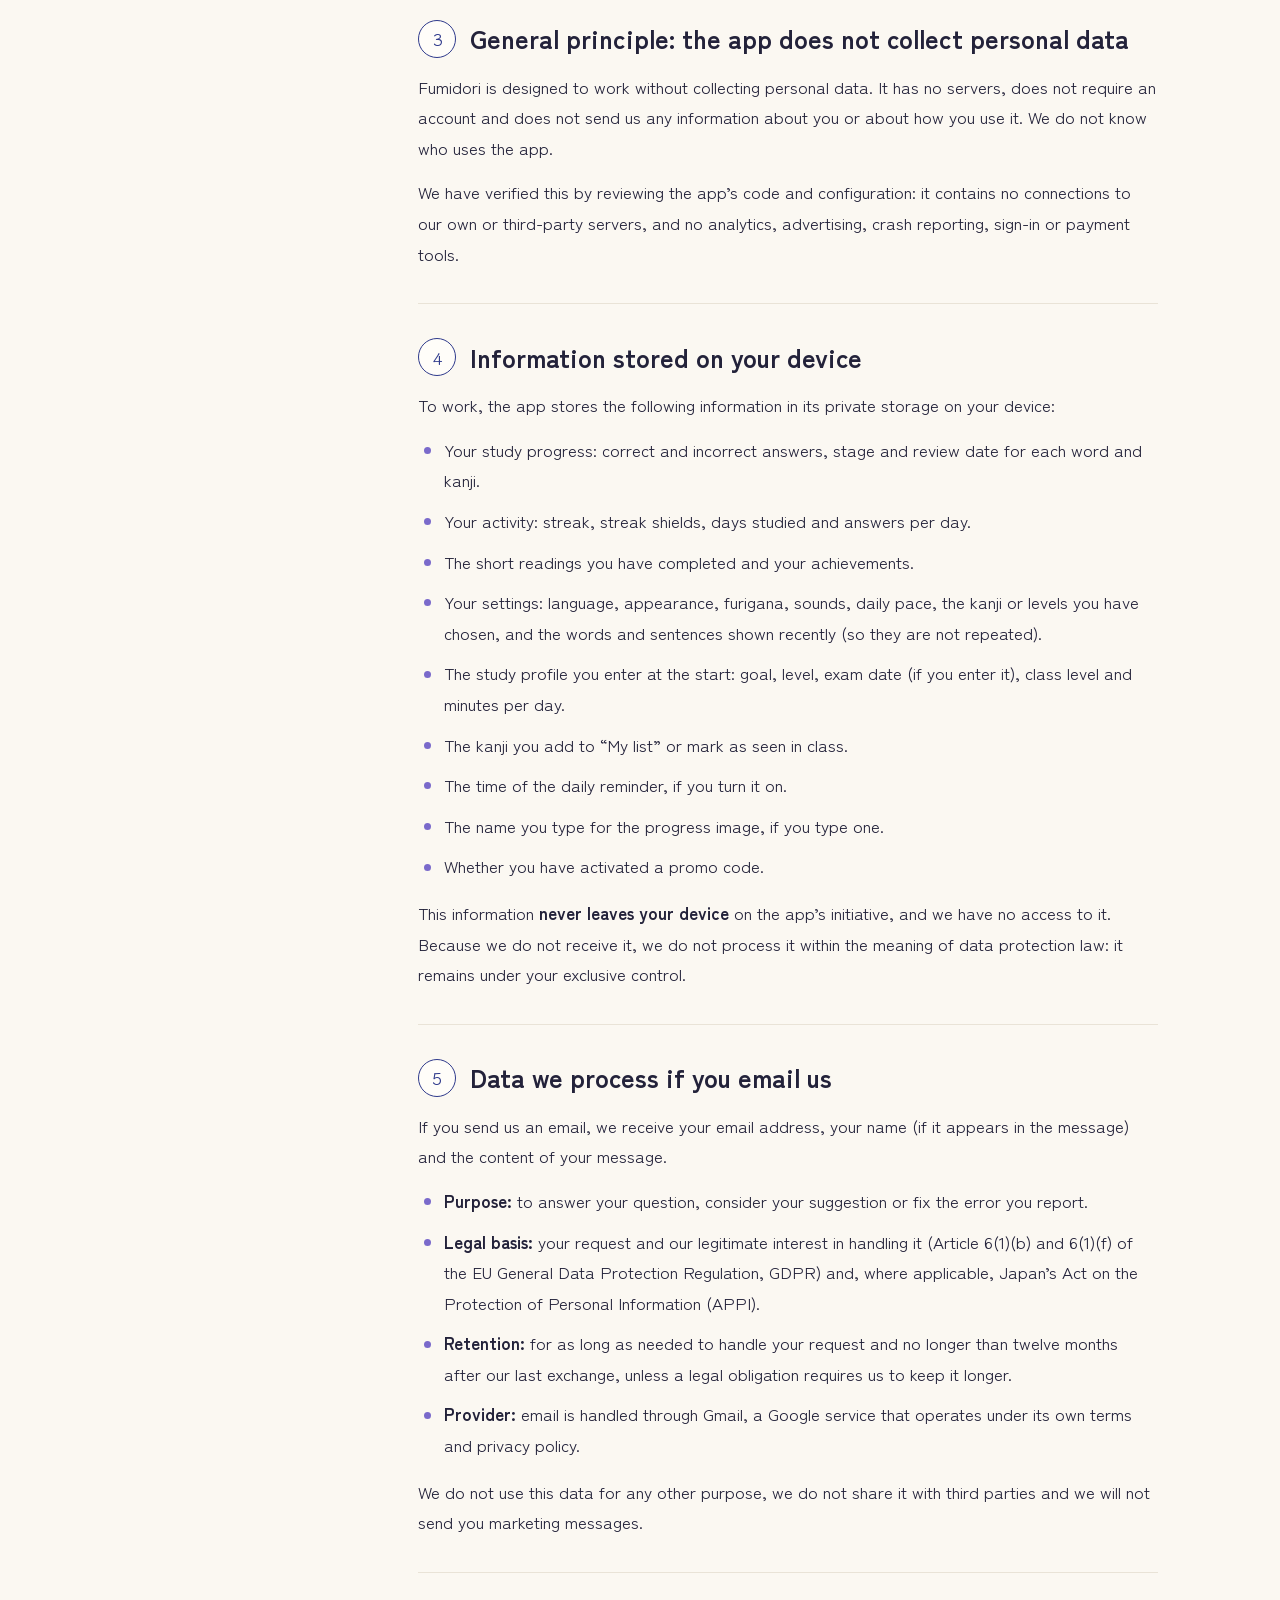
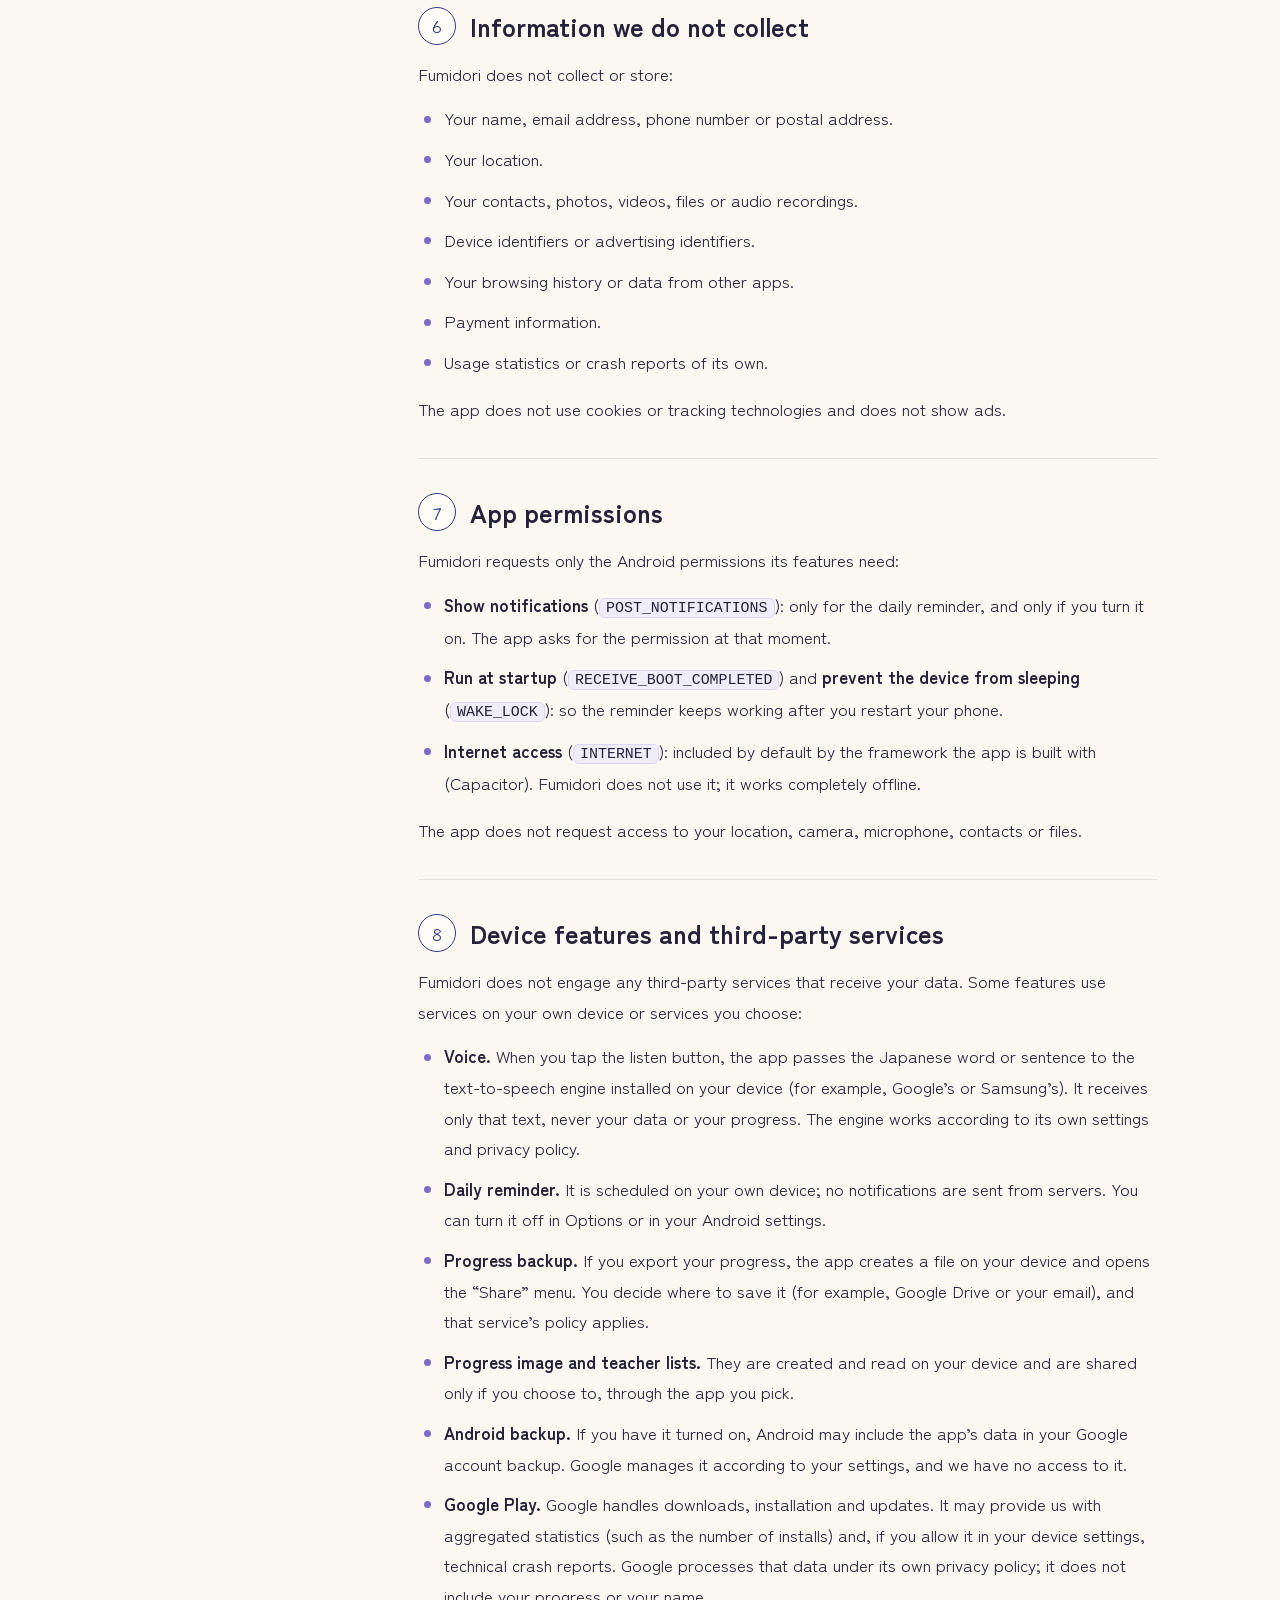
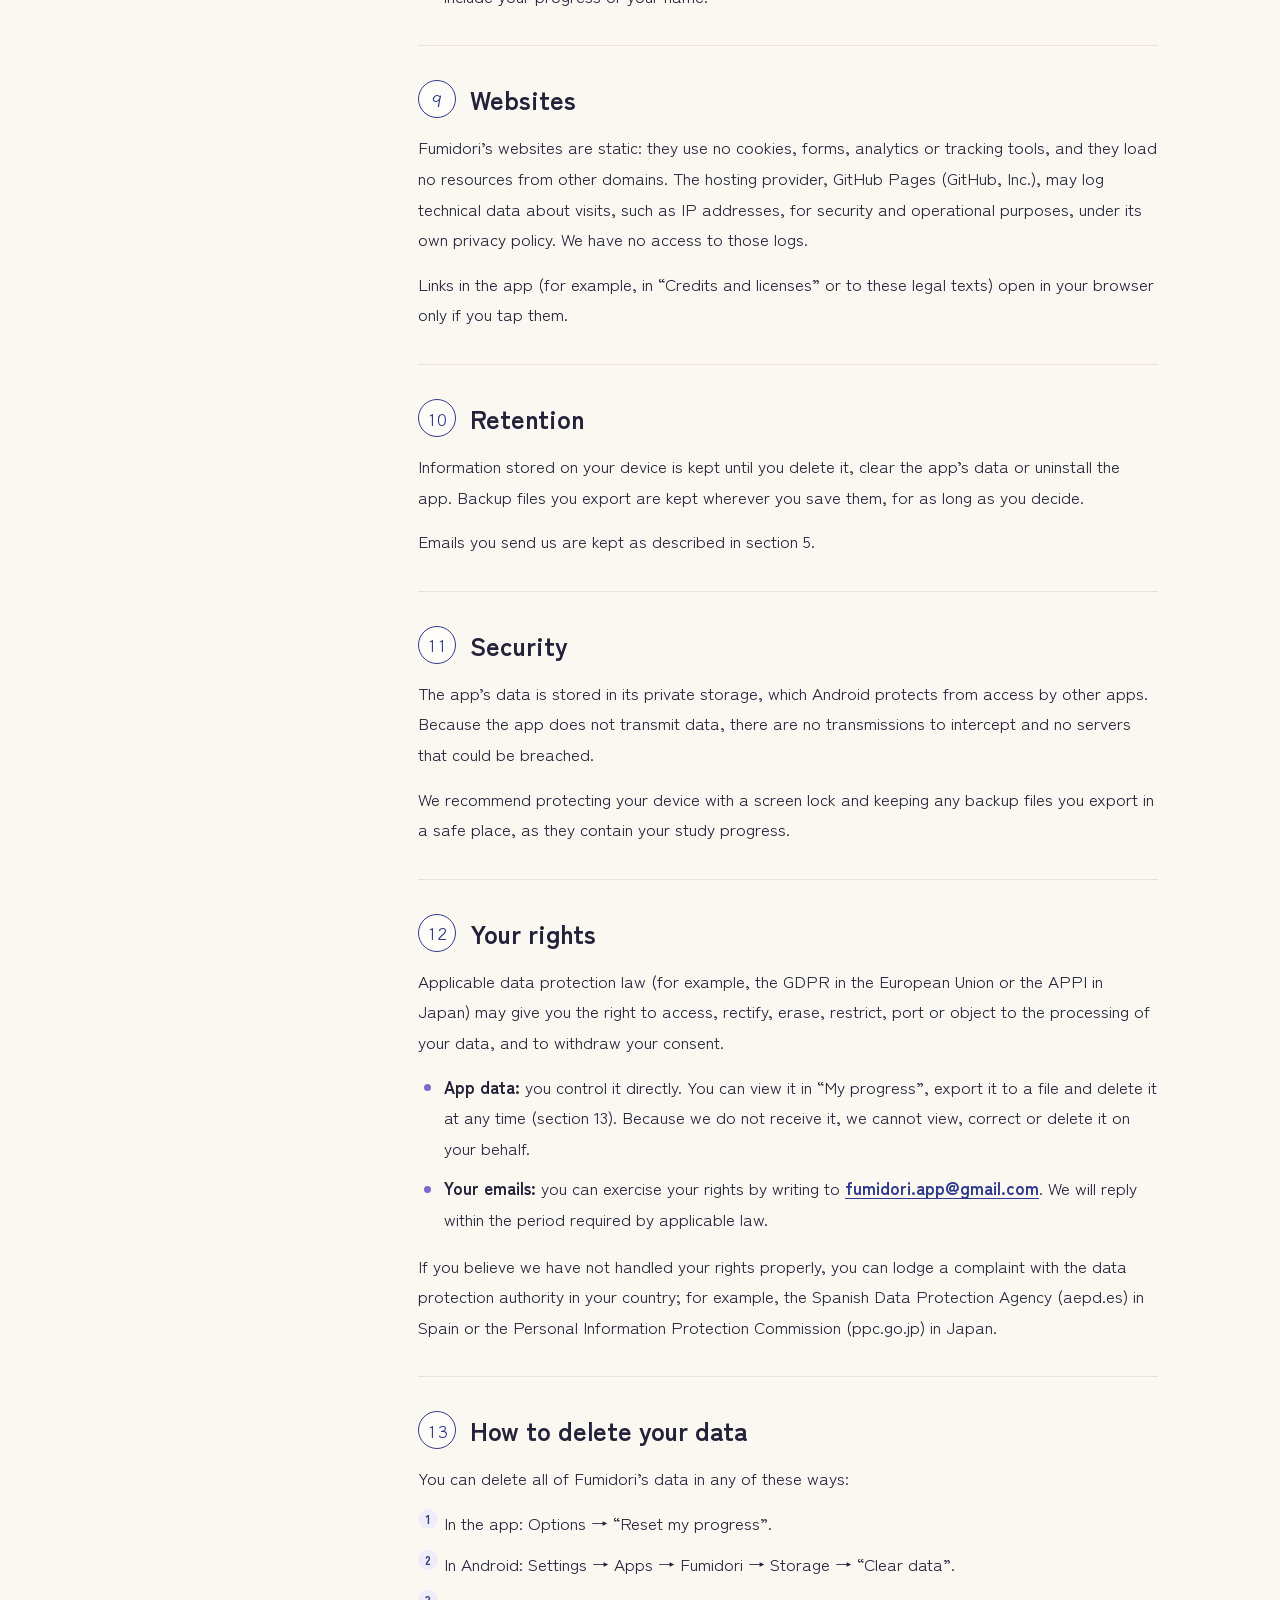
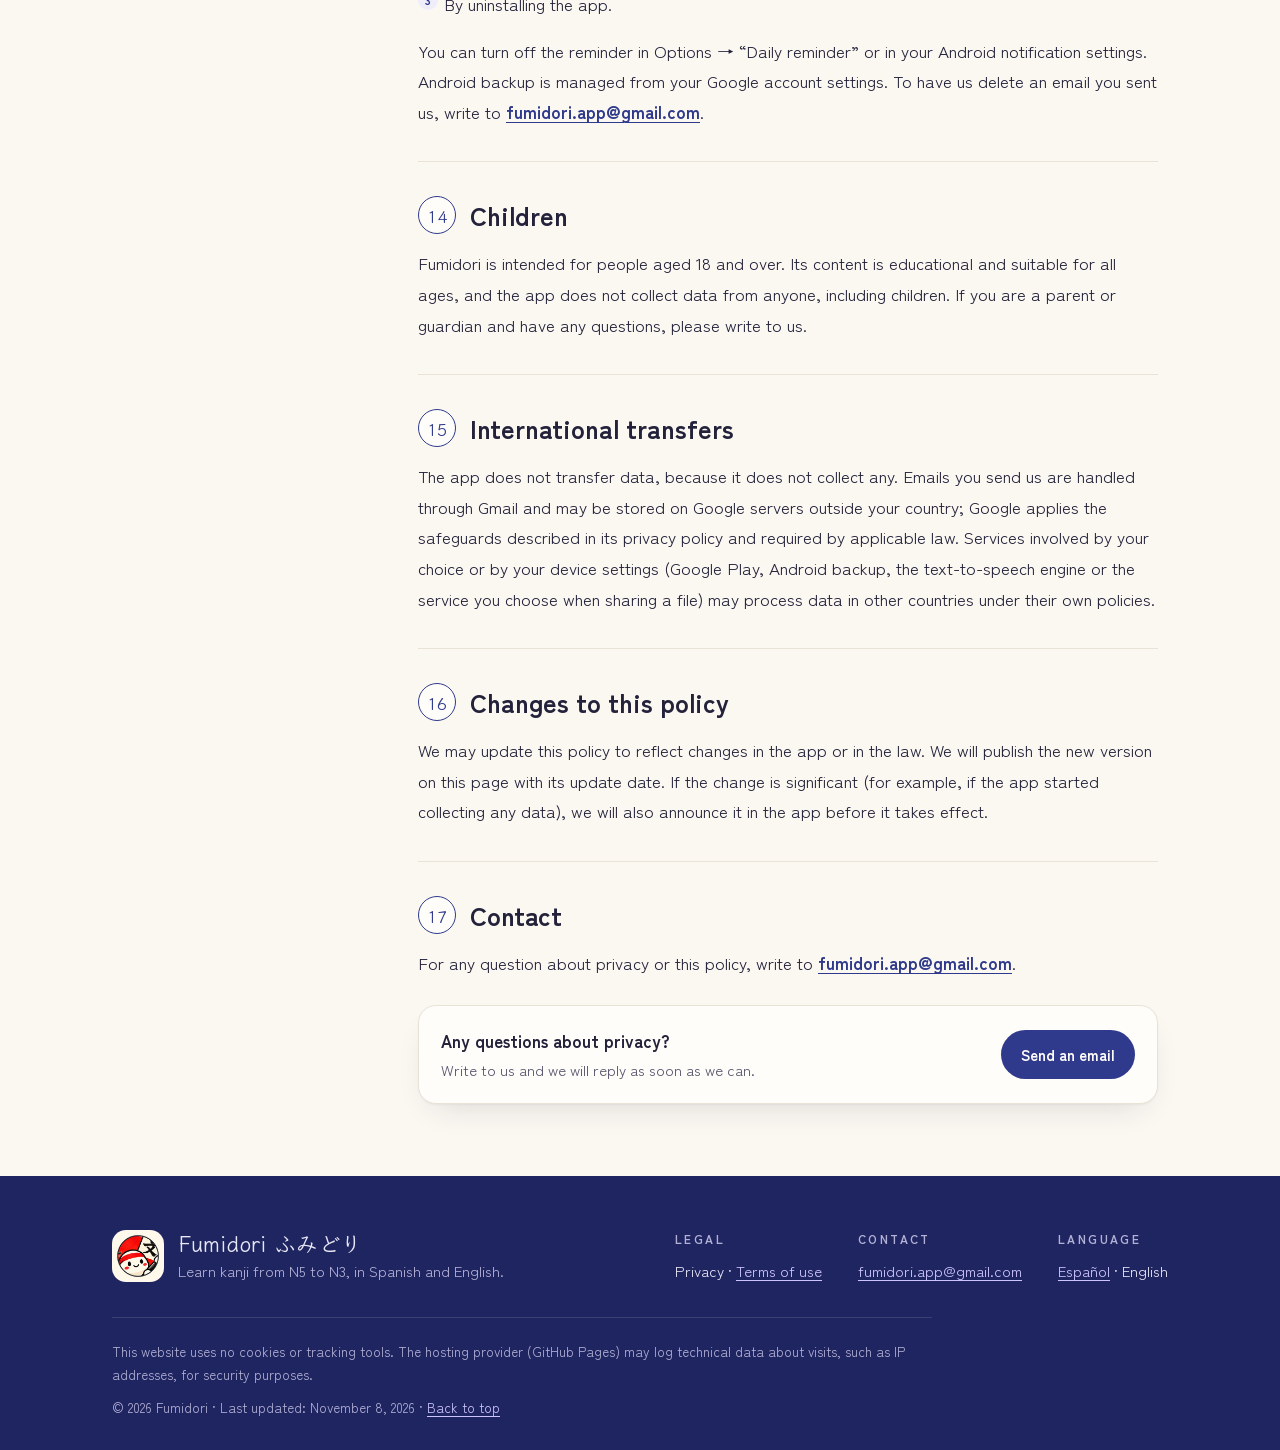
==== commit af033e5a: "Actualizar la web (2026-11-08)" ====
--- a/en/index.html
+++ b/en/index.html
@@ -4,12 +4,12 @@
 <meta charset="utf-8">
 <meta name="viewport" content="width=device-width, initial-scale=1">
 <title>Privacy policy · Fumidori ふみどり</title>
-<meta name="description" content="Privacy policy of Fumidori ふみどり, the app for learning kanji from N5 to early N3. No accounts, no servers, no ads and no analytics.">
+<meta name="description" content="Privacy policy of Fumidori ふみどり, the app for learning kanji from N5 to N3. No accounts, no servers, no ads and no analytics.">
 <meta name="theme-color" content="#fbf8f2" media="(prefers-color-scheme: light)">
 <meta name="theme-color" content="#15162a" media="(prefers-color-scheme: dark)">
 <meta property="og:type" content="website">
 <meta property="og:title" content="Privacy policy · Fumidori ふみどり">
-<meta property="og:description" content="Privacy policy of Fumidori ふみどり, the app for learning kanji from N5 to early N3. No accounts, no servers, no ads and no analytics.">
+<meta property="og:description" content="Privacy policy of Fumidori ふみどり, the app for learning kanji from N5 to N3. No accounts, no servers, no ads and no analytics.">
 <link rel="icon" type="image/png" sizes="32x32" href="../assets/favicon-32.png">
 <link rel="apple-touch-icon" href="../assets/icon-180.png">
 <link rel="alternate" hreflang="es" href="../index.html">
@@ -142,7 +142,7 @@
 <footer class="site-footer">
   <div class="wrap">
     <div class="foot-top">
-      <div class="foot-brand"><img src="../assets/icon-192.png" alt="" width="52" height="52"><div><b>Fumidori <span lang="ja">ふみどり</span></b><p>Learn kanji from N5 to early N3, in Spanish and English.</p></div></div>
+      <div class="foot-brand"><img src="../assets/icon-192.png" alt="" width="52" height="52"><div><b>Fumidori <span lang="ja">ふみどり</span></b><p>Learn kanji from N5 to N3, in Spanish and English.</p></div></div>
       <div class="foot-cols">
         <div><h3>Legal</h3><p><span aria-current="page">Privacy</span> · <a href="terms.html">Terms of use</a></p></div>
         <div><h3>Contact</h3><p><a href="mailto:fumidori.app@gmail.com">fumidori.app@gmail.com</a></p></div>
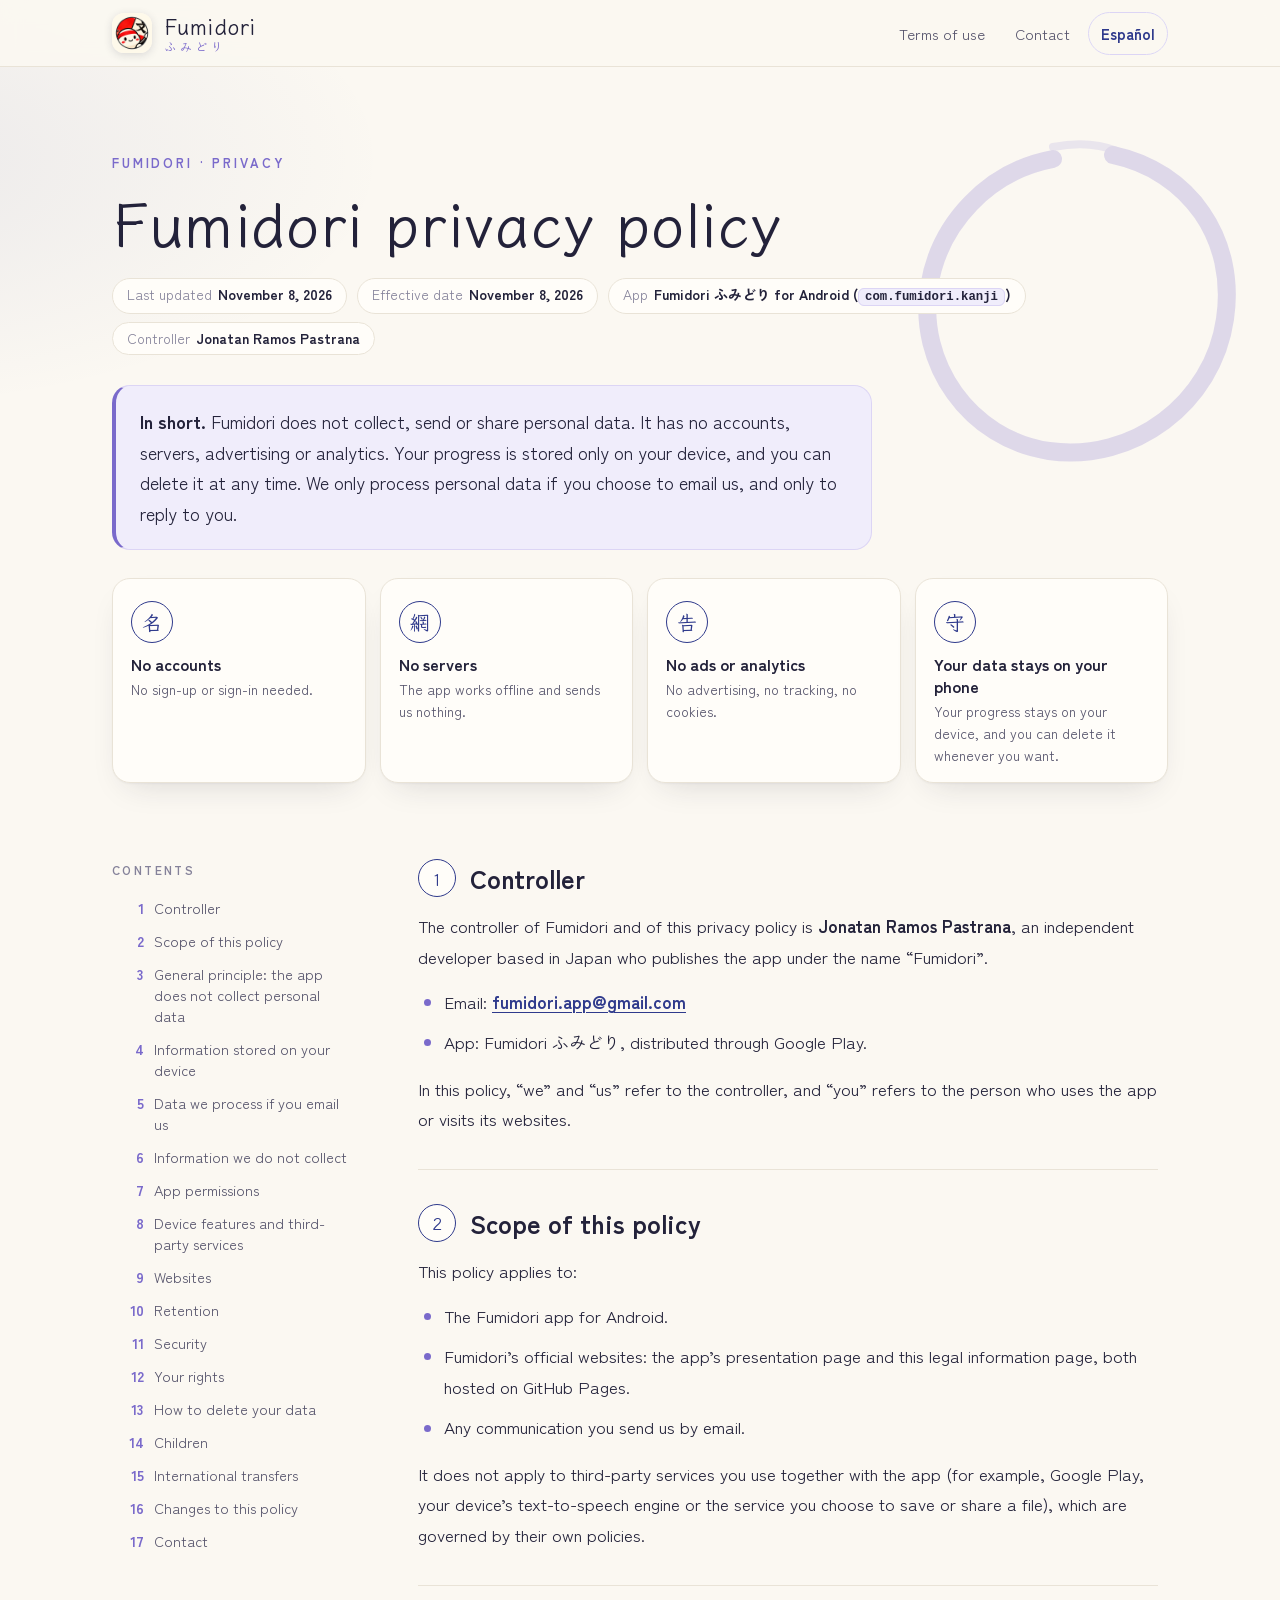
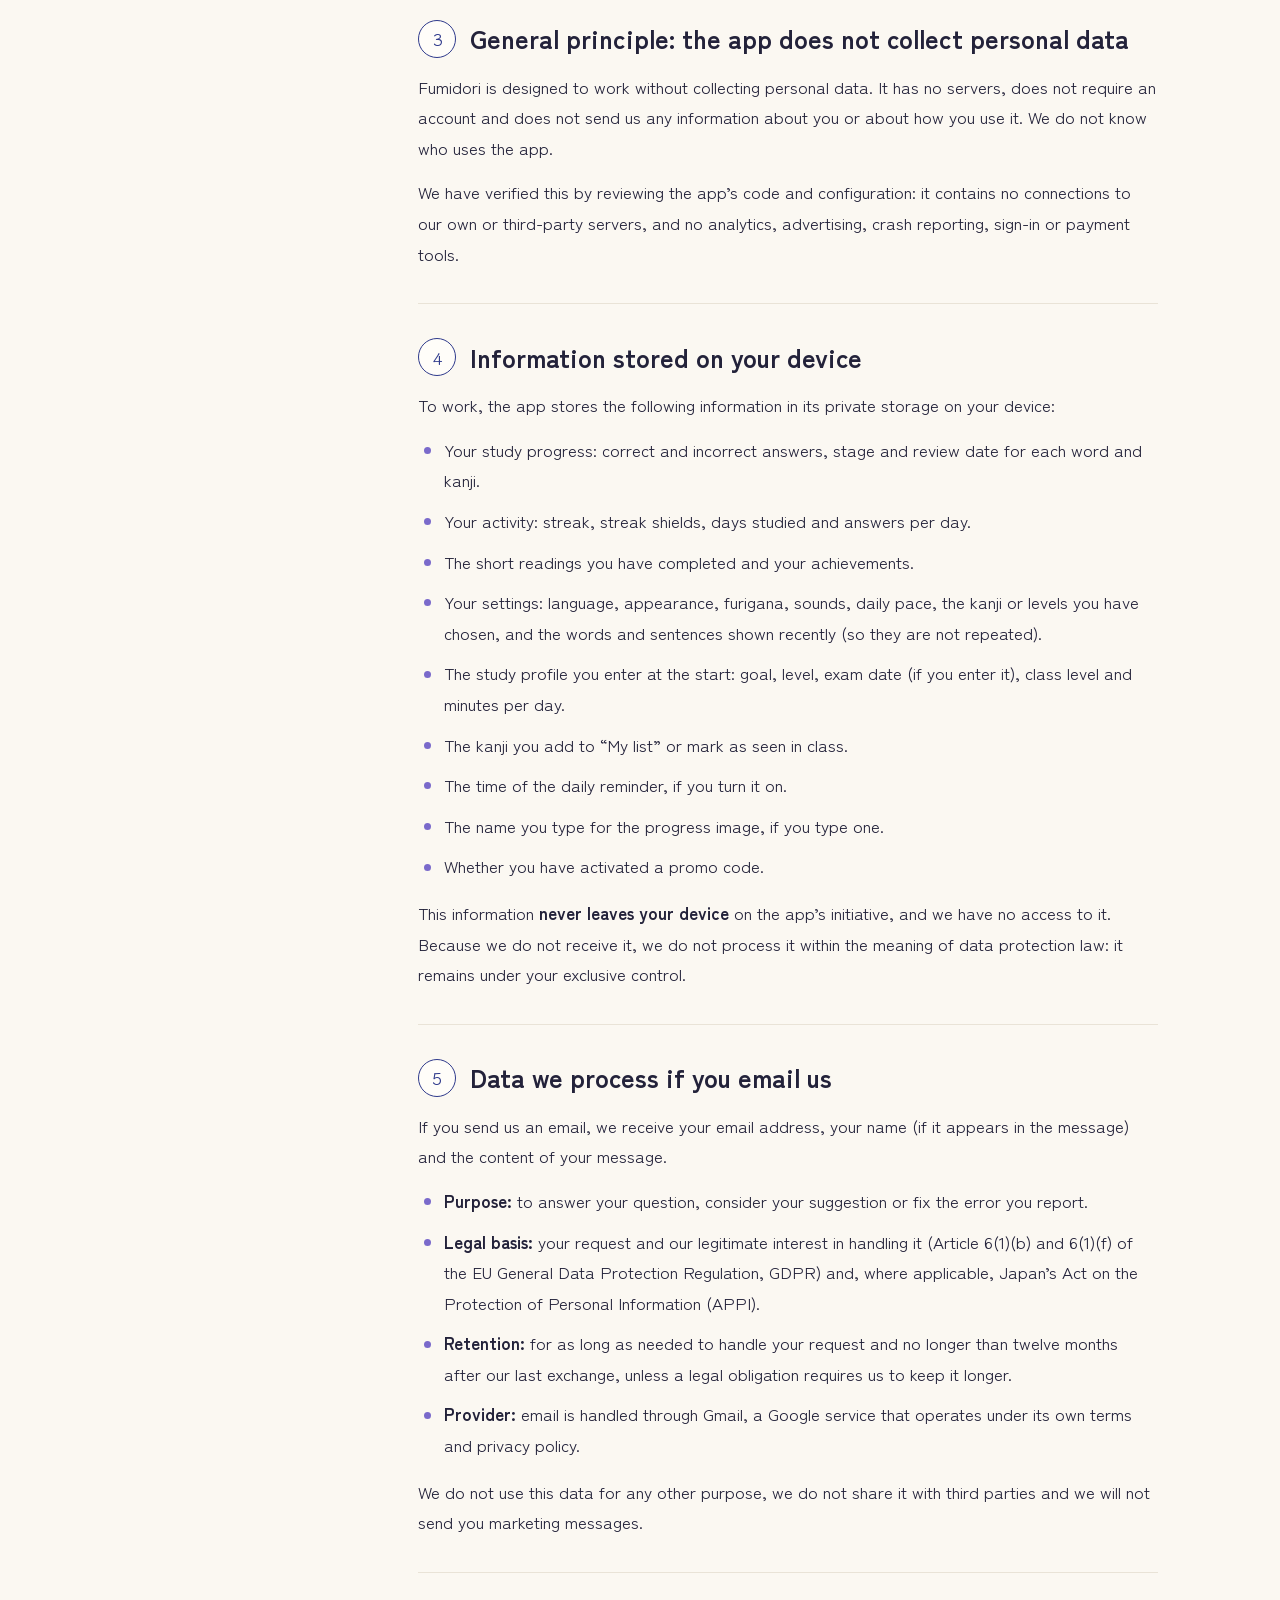
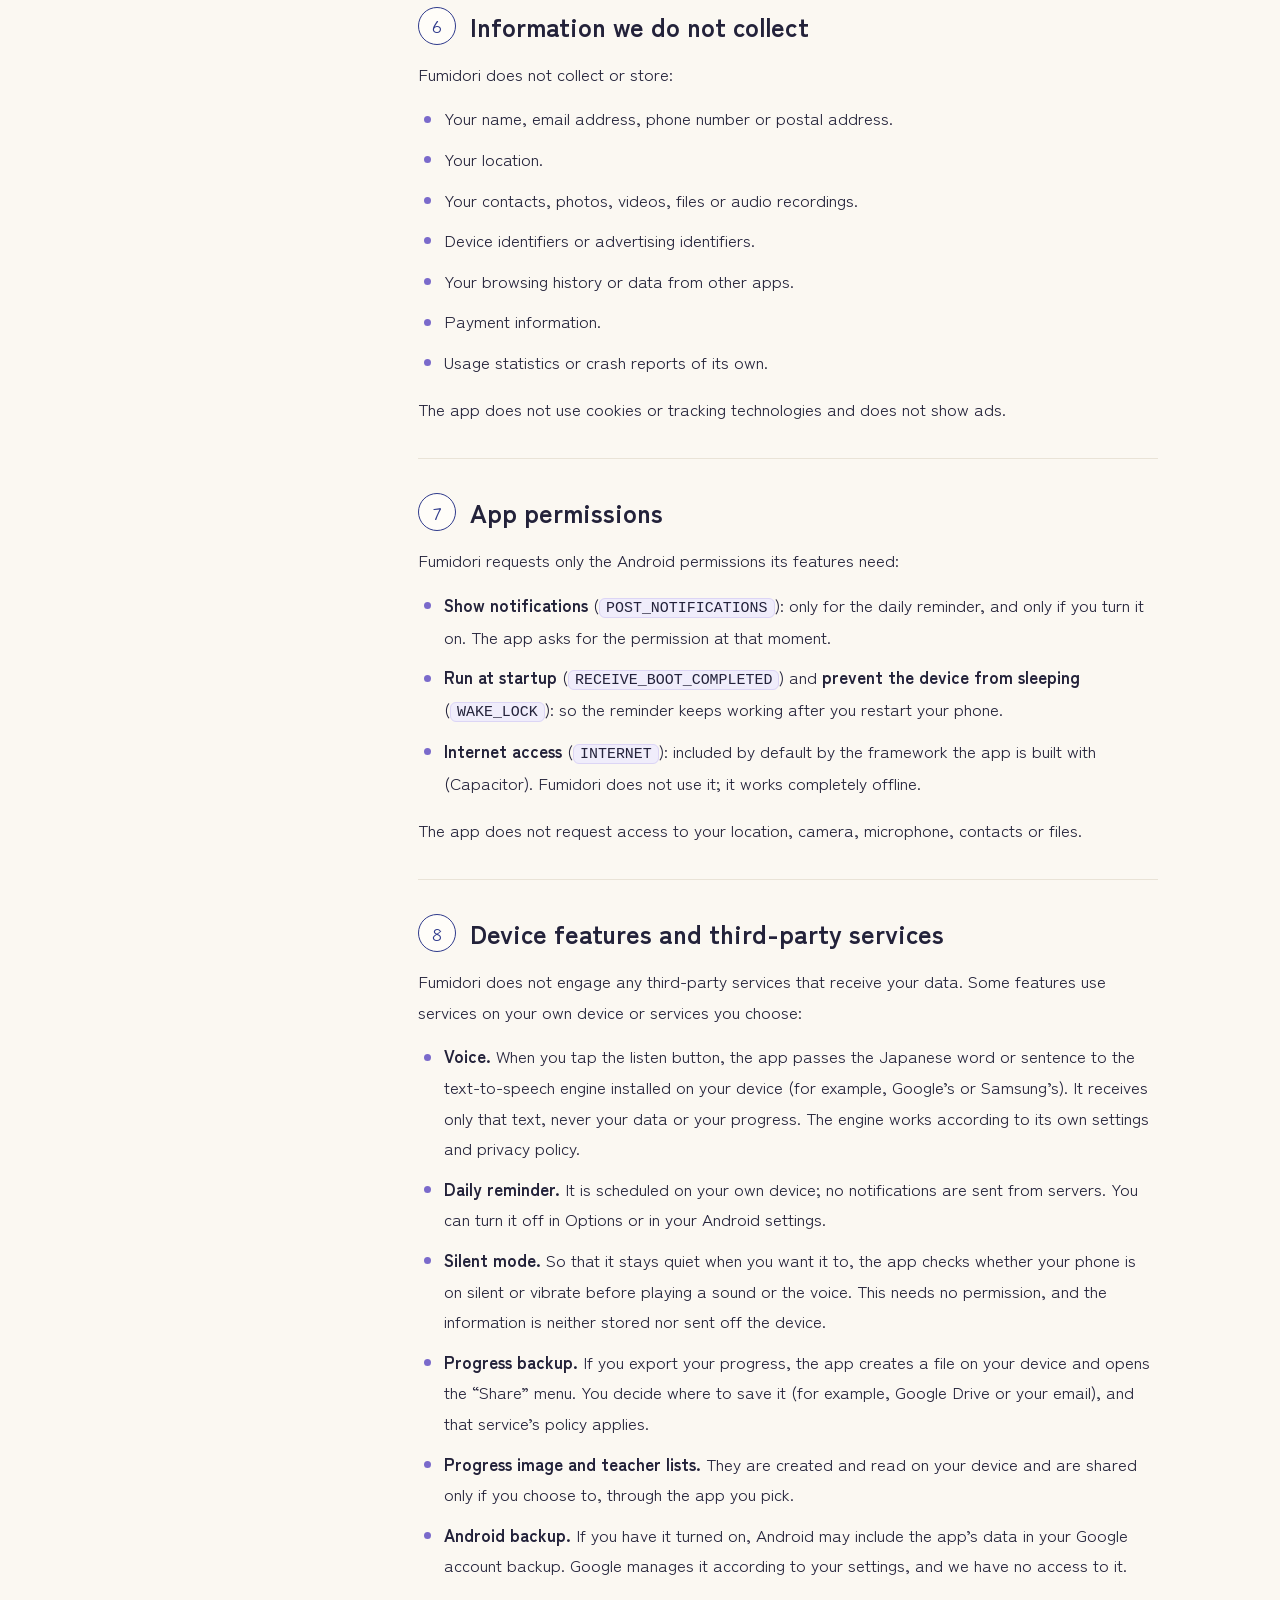
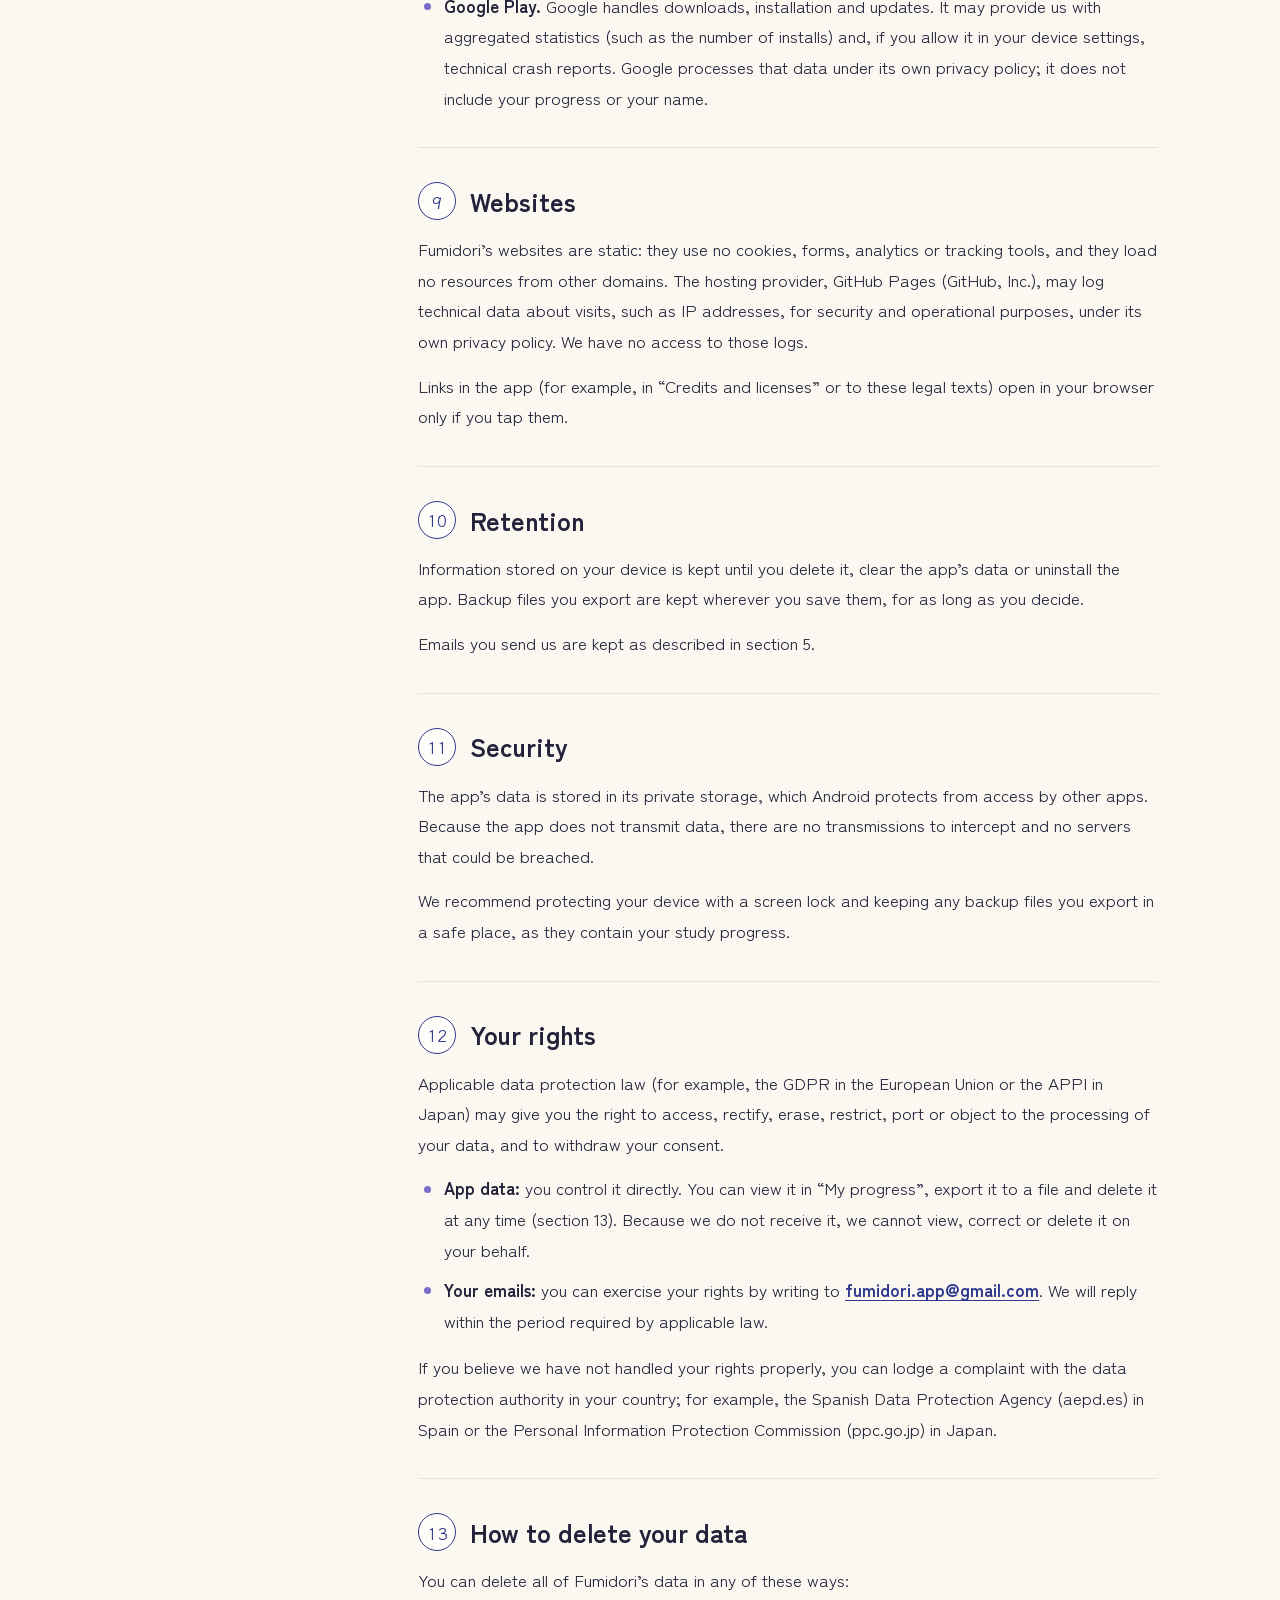
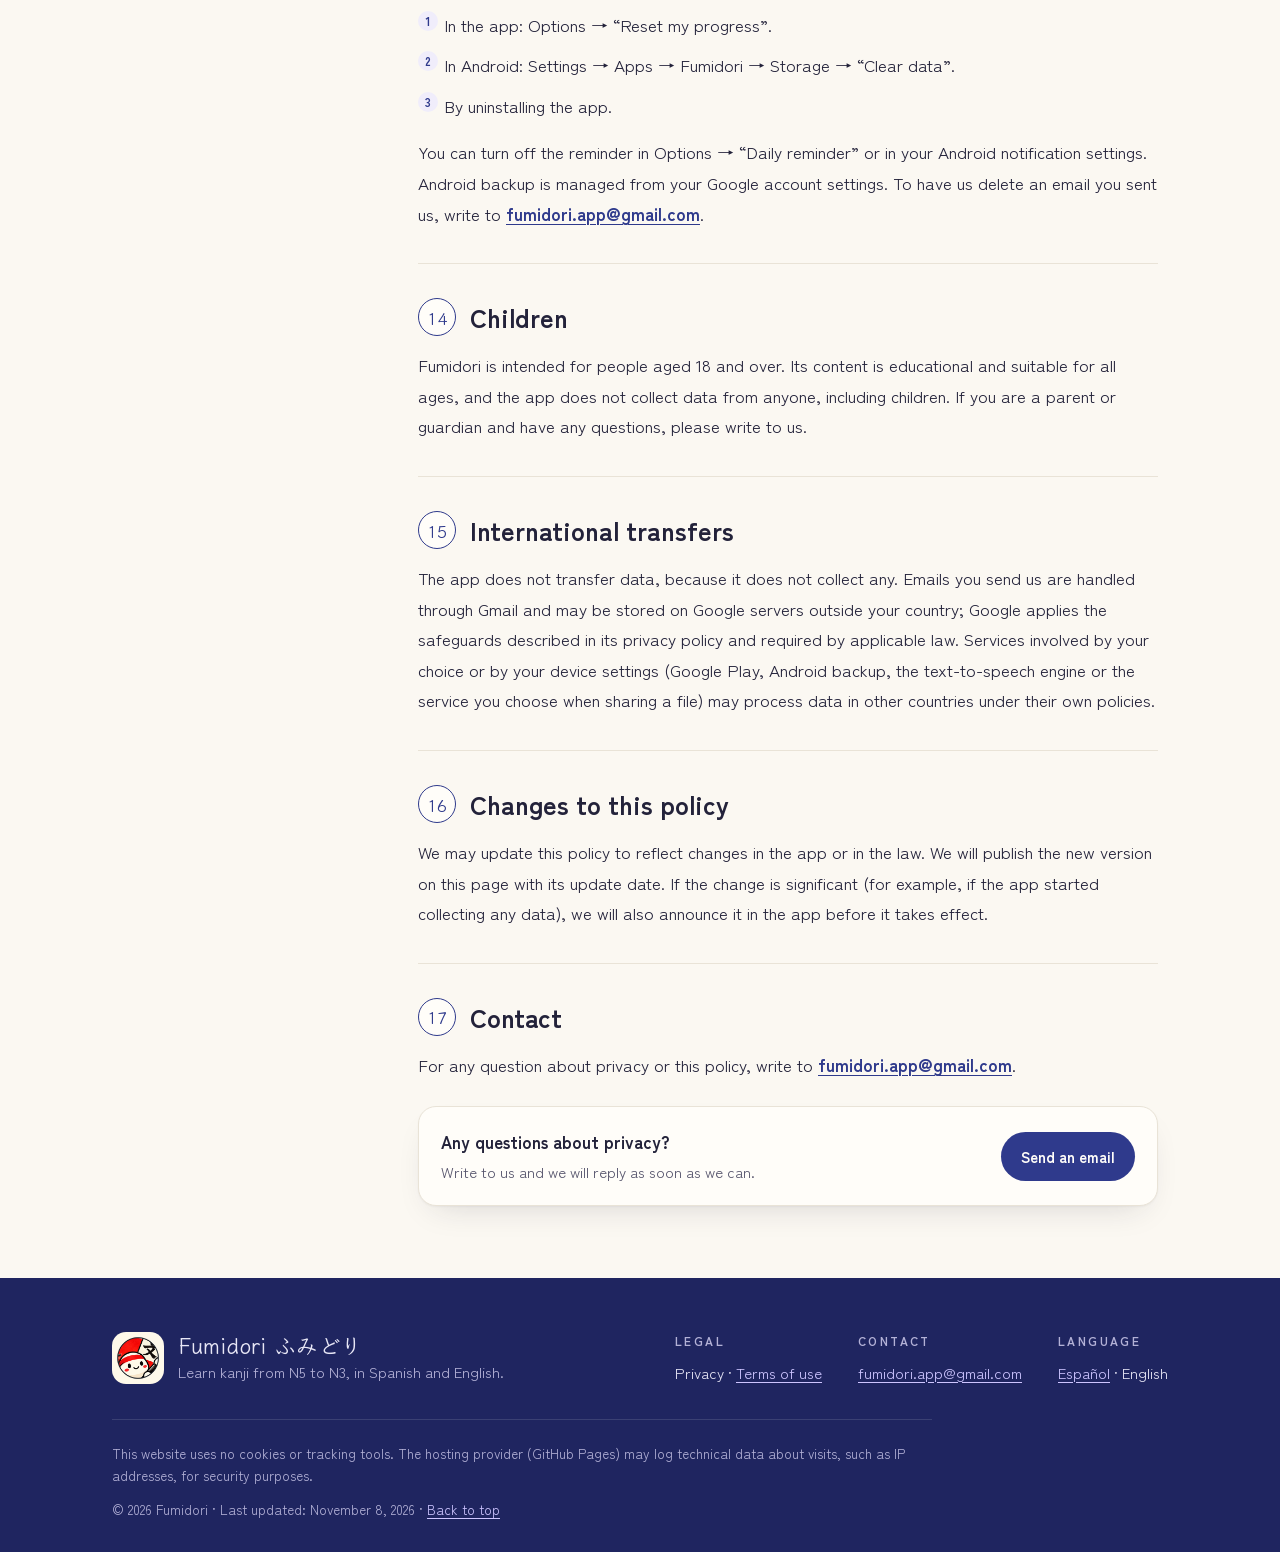
==== commit 1aa2684b: "Actualizar la web (2026-11-08)" ====
--- a/en/index.html
+++ b/en/index.html
@@ -90,7 +90,7 @@
       <section id="device-features-and-third-party-services" aria-labelledby="device-features-and-third-party-services-h">
         <h2 id="device-features-and-third-party-services-h"><span class="num" aria-hidden="true">8</span>Device features and third-party services</h2>
         <p>Fumidori does not engage any third-party services that receive your data. Some features use services on your own device or services you choose:</p>
-        <ul><li><strong>Voice.</strong> When you tap the listen button, the app passes the Japanese word or sentence to the text-to-speech engine installed on your device (for example, Google’s or Samsung’s). It receives only that text, never your data or your progress. The engine works according to its own settings and privacy policy.</li><li><strong>Daily reminder.</strong> It is scheduled on your own device; no notifications are sent from servers. You can turn it off in Options or in your Android settings.</li><li><strong>Progress backup.</strong> If you export your progress, the app creates a file on your device and opens the “Share” menu. You decide where to save it (for example, Google Drive or your email), and that service’s policy applies.</li><li><strong>Progress image and teacher lists.</strong> They are created and read on your device and are shared only if you choose to, through the app you pick.</li><li><strong>Android backup.</strong> If you have it turned on, Android may include the app’s data in your Google account backup. Google manages it according to your settings, and we have no access to it.</li><li><strong>Google Play.</strong> Google handles downloads, installation and updates. It may provide us with aggregated statistics (such as the number of installs) and, if you allow it in your device settings, technical crash reports. Google processes that data under its own privacy policy; it does not include your progress or your name.</li></ul>
+        <ul><li><strong>Voice.</strong> When you tap the listen button, the app passes the Japanese word or sentence to the text-to-speech engine installed on your device (for example, Google’s or Samsung’s). It receives only that text, never your data or your progress. The engine works according to its own settings and privacy policy.</li><li><strong>Daily reminder.</strong> It is scheduled on your own device; no notifications are sent from servers. You can turn it off in Options or in your Android settings.</li><li><strong>Silent mode.</strong> So that it stays quiet when you want it to, the app checks whether your phone is on silent or vibrate before playing a sound or the voice. This needs no permission, and the information is neither stored nor sent off the device.</li><li><strong>Progress backup.</strong> If you export your progress, the app creates a file on your device and opens the “Share” menu. You decide where to save it (for example, Google Drive or your email), and that service’s policy applies.</li><li><strong>Progress image and teacher lists.</strong> They are created and read on your device and are shared only if you choose to, through the app you pick.</li><li><strong>Android backup.</strong> If you have it turned on, Android may include the app’s data in your Google account backup. Google manages it according to your settings, and we have no access to it.</li><li><strong>Google Play.</strong> Google handles downloads, installation and updates. It may provide us with aggregated statistics (such as the number of installs) and, if you allow it in your device settings, technical crash reports. Google processes that data under its own privacy policy; it does not include your progress or your name.</li></ul>
       </section>
       <section id="websites" aria-labelledby="websites-h">
         <h2 id="websites-h"><span class="num" aria-hidden="true">9</span>Websites</h2>
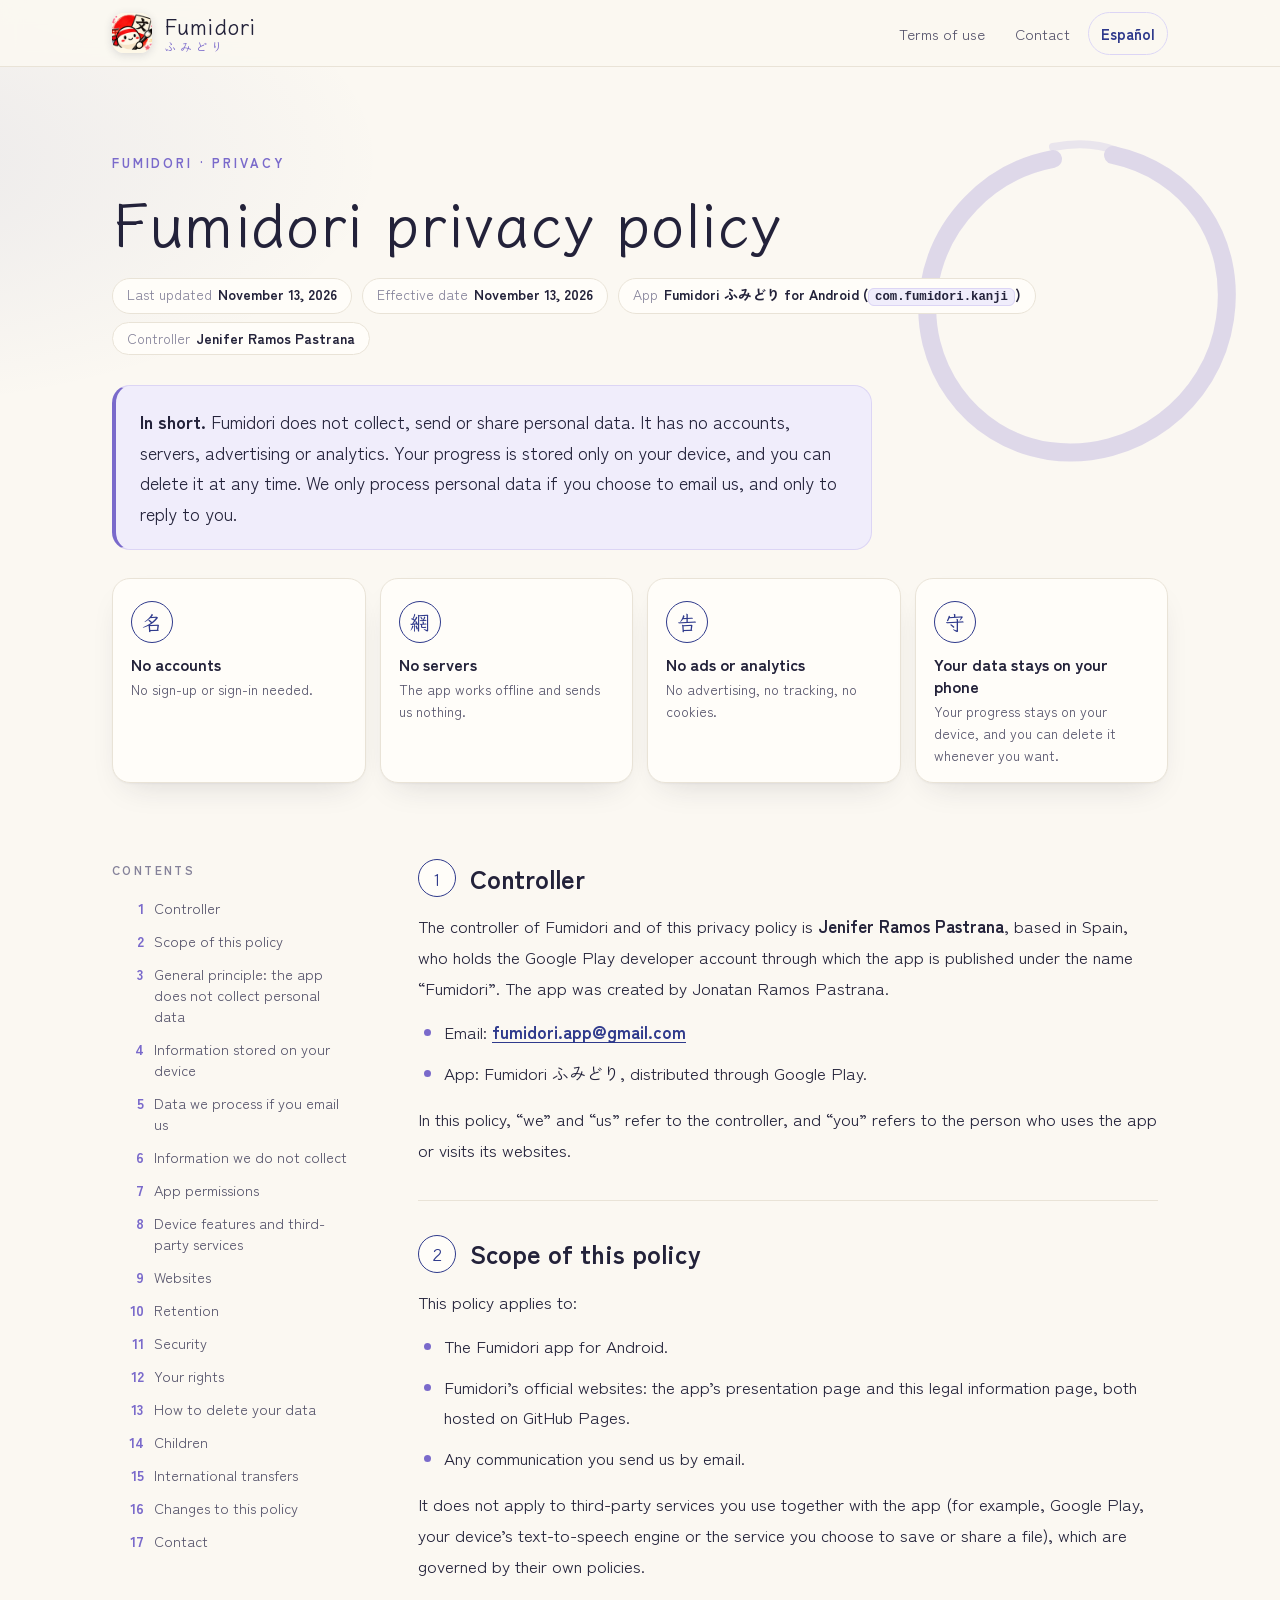
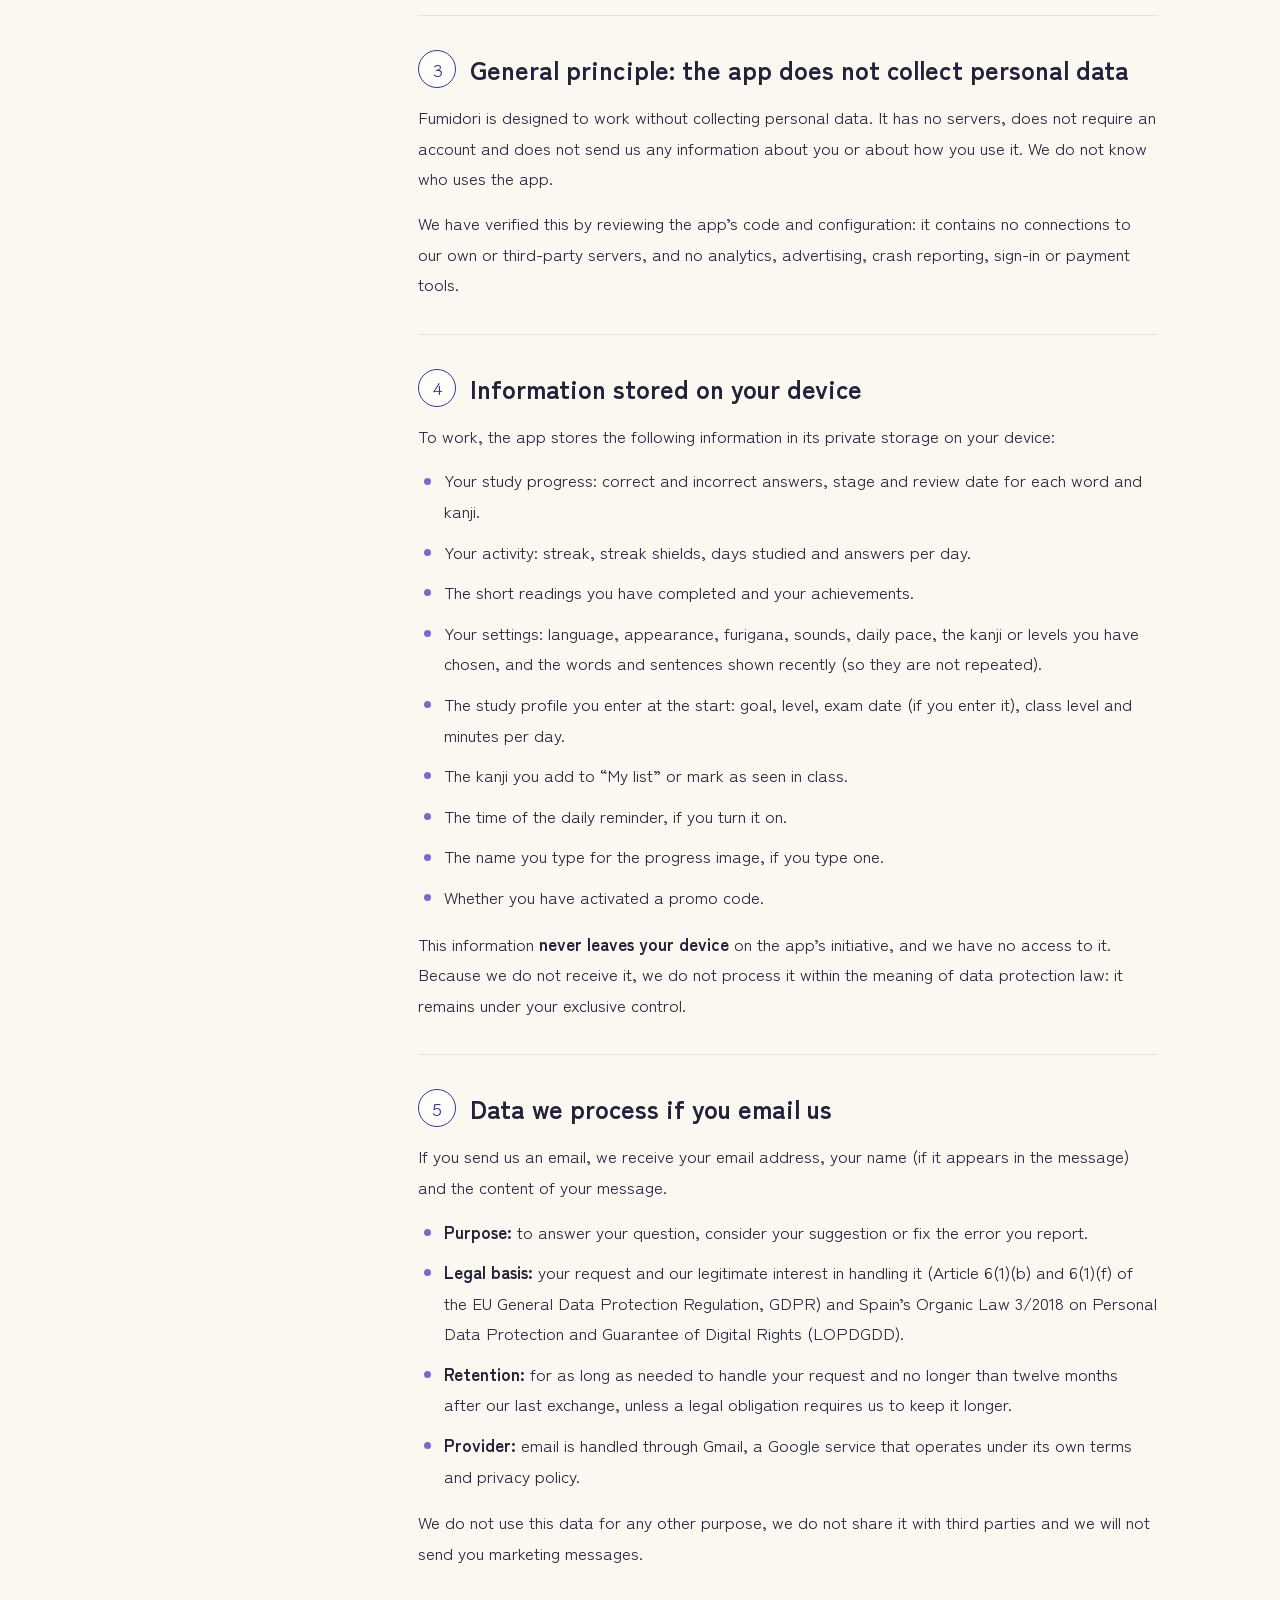
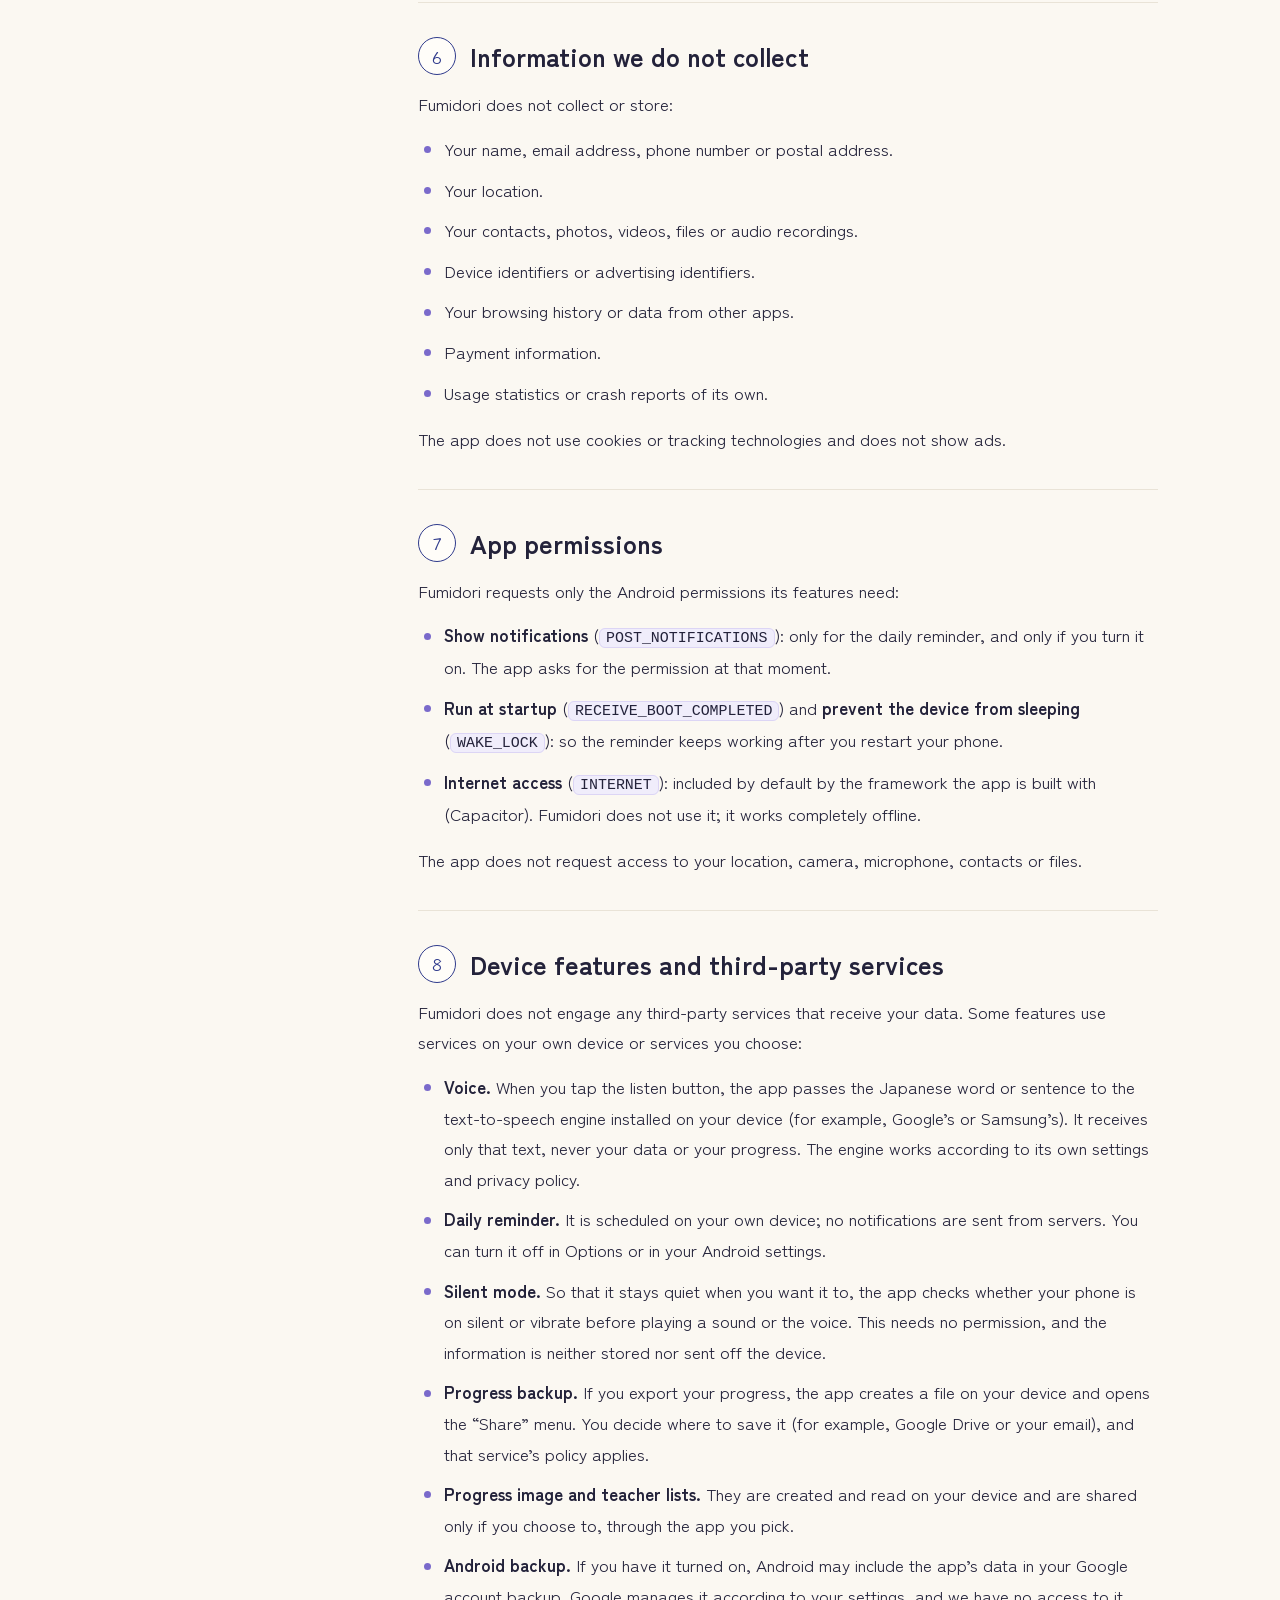
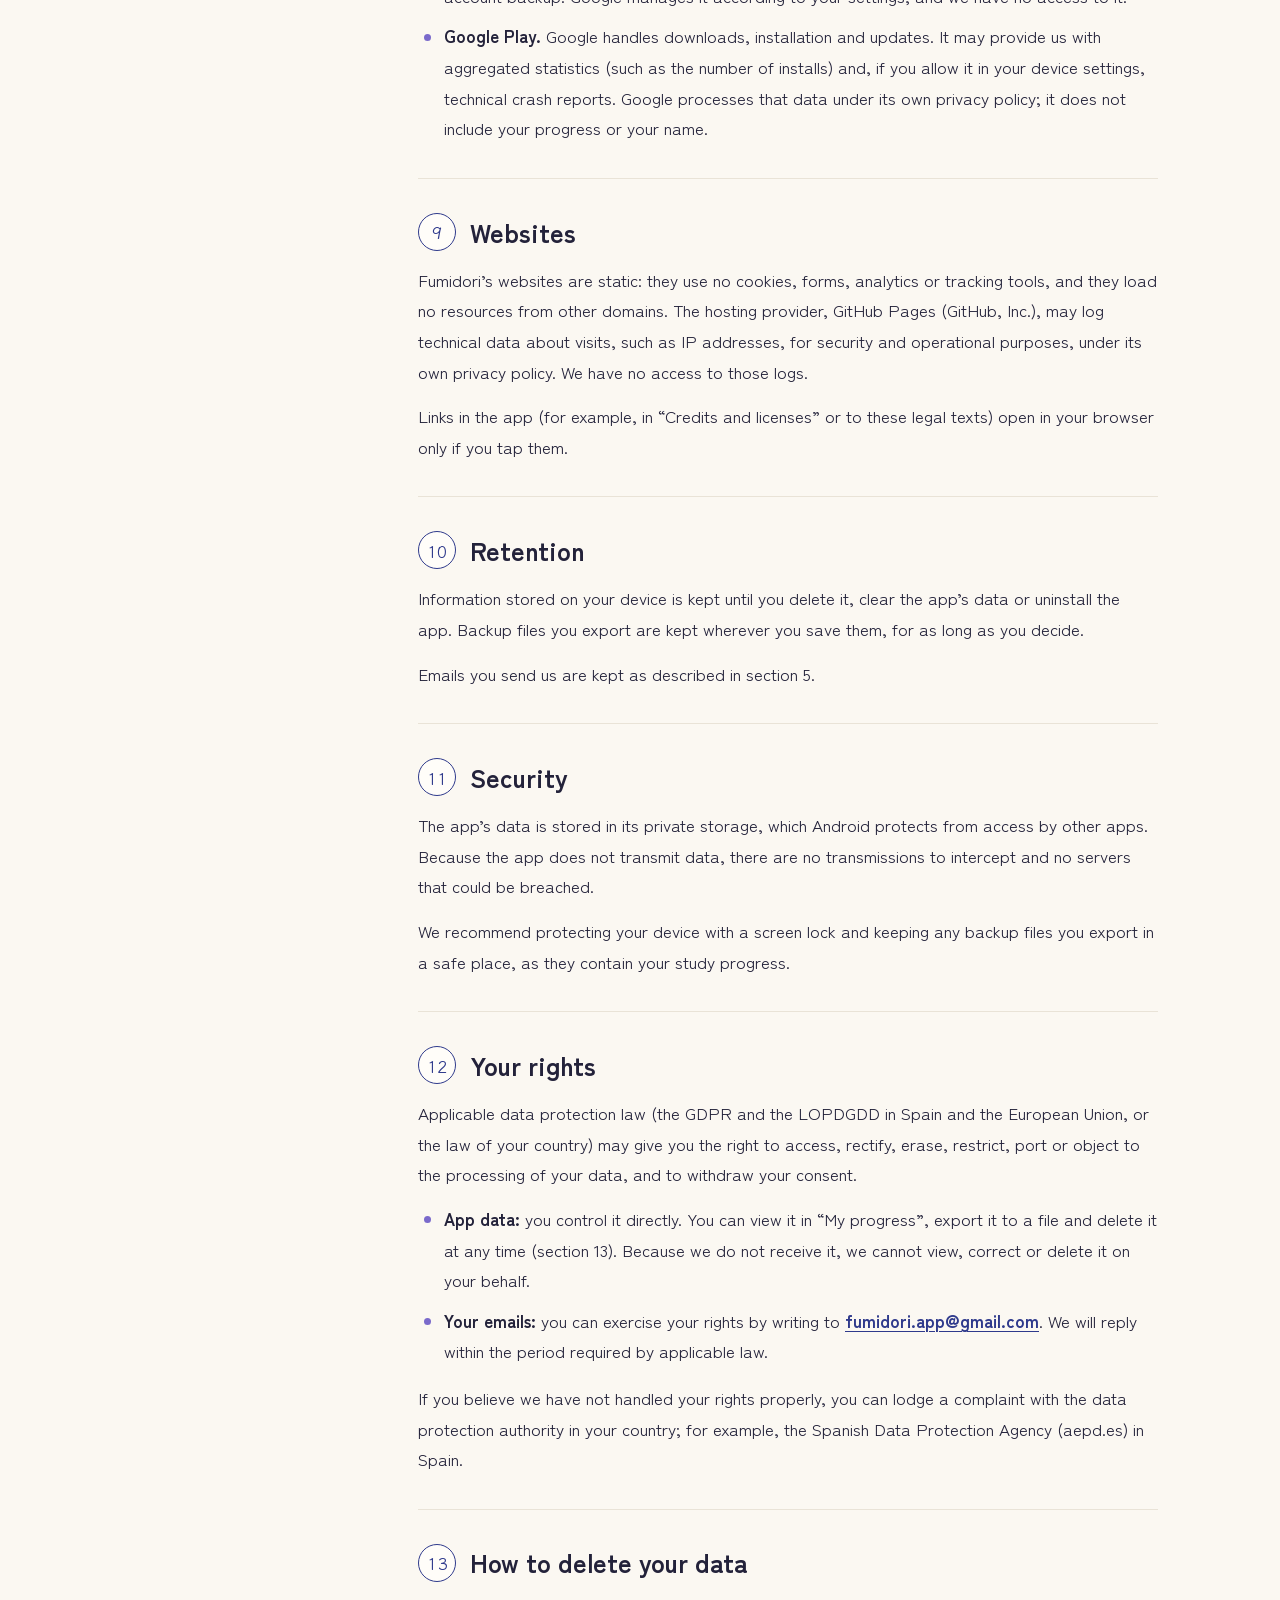
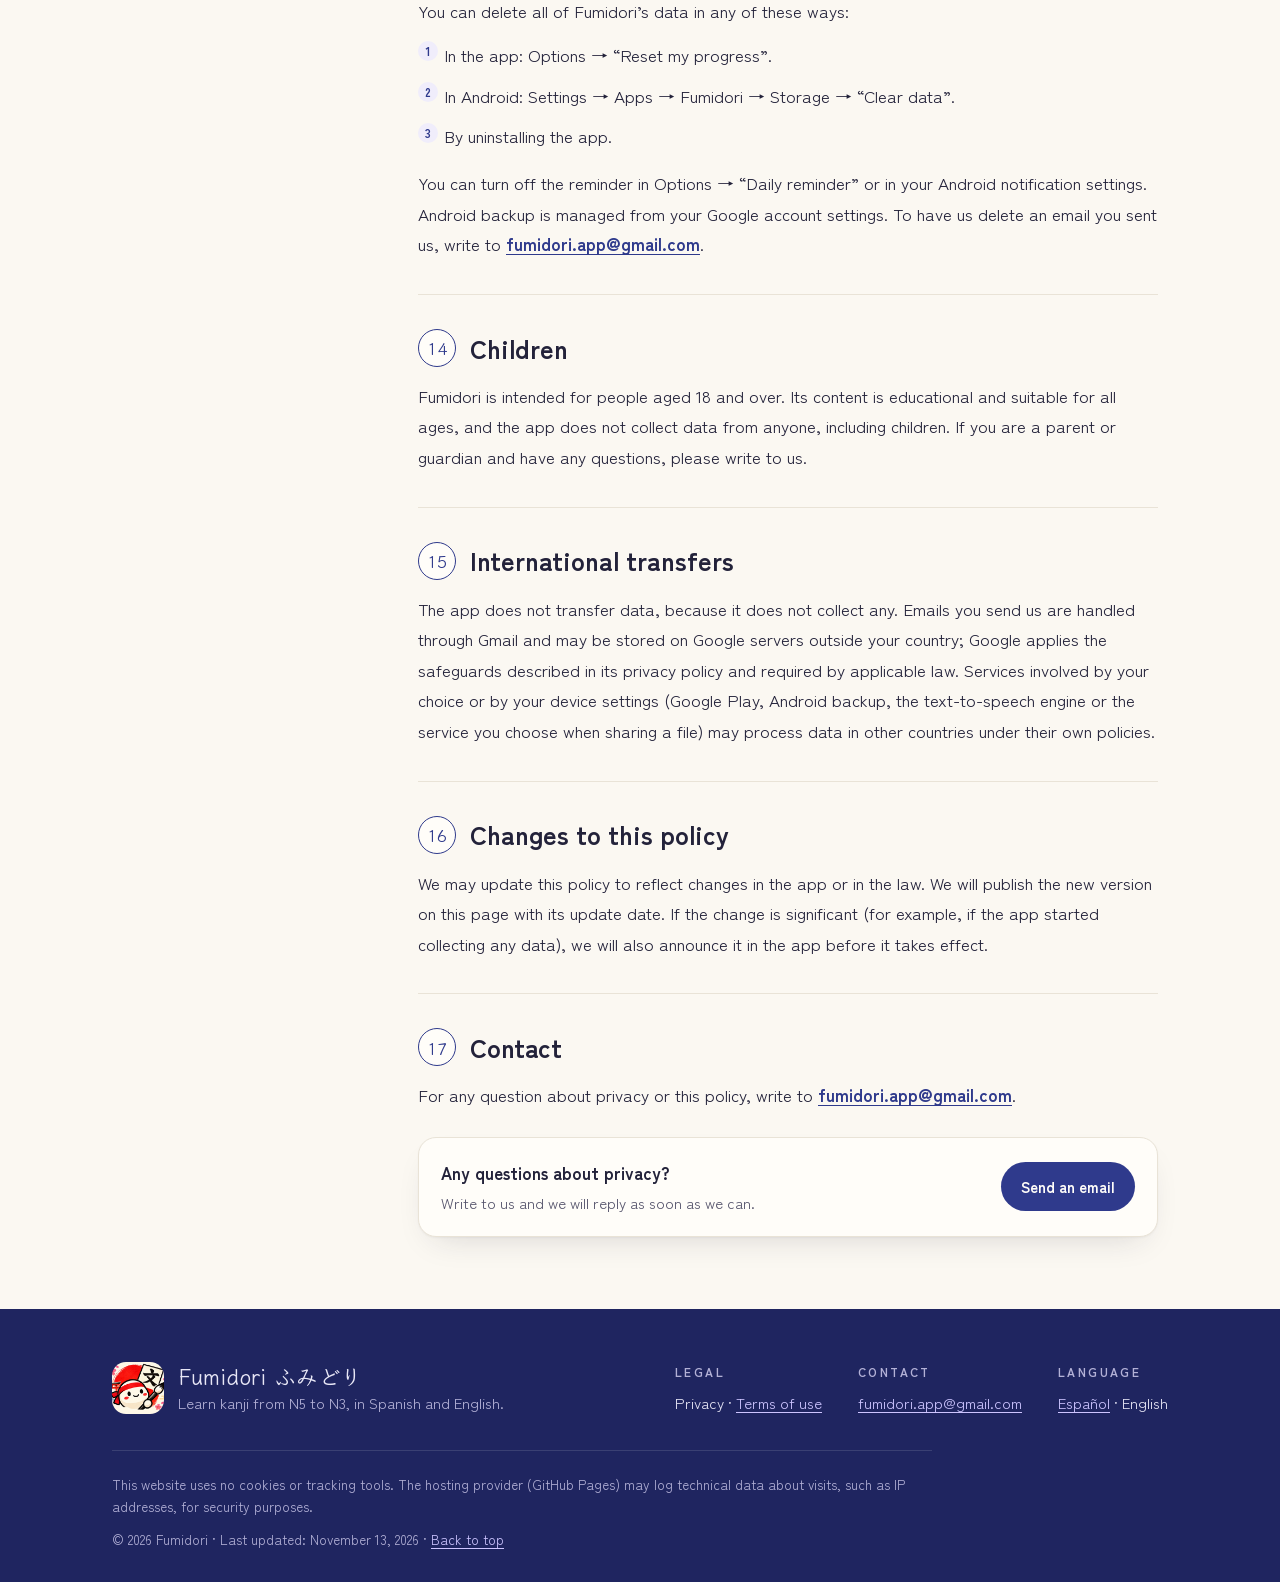
==== commit 5d67dd87: "Actualizar la web (2026-11-13)" ====
--- a/en/index.html
+++ b/en/index.html
@@ -34,7 +34,7 @@
       <svg class="enso" viewBox="0 0 200 200" aria-hidden="true" focusable="false"><path d="M118 22c38 8 62 42 56 82-6 42-46 72-88 66-40-6-66-44-60-82 5-32 30-58 62-64" fill="none" stroke="currentColor" stroke-width="9" stroke-linecap="round"/><path d="M88 18c10-2 22-2 32 2" fill="none" stroke="currentColor" stroke-width="4" stroke-linecap="round" opacity=".6"/></svg>
       <p class="eyebrow">Fumidori · Privacy</p>
       <h1>Fumidori privacy policy</h1>
-      <dl class="meta"><div><dt>Last updated</dt><dd>November 8, 2026</dd></div><div><dt>Effective date</dt><dd>November 8, 2026</dd></div><div><dt>App</dt><dd>Fumidori ふみどり for Android (<code>com.fumidori.kanji</code>)</dd></div><div><dt>Controller</dt><dd>Jonatan Ramos Pastrana</dd></div></dl>
+      <dl class="meta"><div><dt>Last updated</dt><dd>November 13, 2026</dd></div><div><dt>Effective date</dt><dd>November 13, 2026</dd></div><div><dt>App</dt><dd>Fumidori ふみどり for Android (<code>com.fumidori.kanji</code>)</dd></div><div><dt>Controller</dt><dd>Jenifer Ramos Pastrana</dd></div></dl>
       <div class="summary"><p><strong>In short.</strong> Fumidori does not collect, send or share personal data. It has no accounts, servers, advertising or analytics. Your progress is stored only on your device, and you can delete it at any time. We only process personal data if you choose to email us, and only to reply to you.</p></div>
       <ul class="highlights"><li><span class="k" lang="ja" aria-hidden="true">名</span><b>No accounts</b><span>No sign-up or sign-in needed.</span></li><li><span class="k" lang="ja" aria-hidden="true">網</span><b>No servers</b><span>The app works offline and sends us nothing.</span></li><li><span class="k" lang="ja" aria-hidden="true">告</span><b>No ads or analytics</b><span>No advertising, no tracking, no cookies.</span></li><li><span class="k" lang="ja" aria-hidden="true">守</span><b>Your data stays on your phone</b><span>Your progress stays on your device, and you can delete it whenever you want.</span></li></ul>
     </div>
@@ -48,7 +48,7 @@
       <details class="toc toc-mobile"><summary>Contents</summary><ol><li><a href="#controller">Controller</a></li><li><a href="#scope-of-this-policy">Scope of this policy</a></li><li><a href="#general-principle-the-app-does-not-collect-personal-data">General principle: the app does not collect personal data</a></li><li><a href="#information-stored-on-your-device">Information stored on your device</a></li><li><a href="#data-we-process-if-you-email-us">Data we process if you email us</a></li><li><a href="#information-we-do-not-collect">Information we do not collect</a></li><li><a href="#app-permissions">App permissions</a></li><li><a href="#device-features-and-third-party-services">Device features and third-party services</a></li><li><a href="#websites">Websites</a></li><li><a href="#retention">Retention</a></li><li><a href="#security">Security</a></li><li><a href="#your-rights">Your rights</a></li><li><a href="#how-to-delete-your-data">How to delete your data</a></li><li><a href="#children">Children</a></li><li><a href="#international-transfers">International transfers</a></li><li><a href="#changes-to-this-policy">Changes to this policy</a></li><li><a href="#contact">Contact</a></li></ol></details>
       <section id="controller" aria-labelledby="controller-h">
         <h2 id="controller-h"><span class="num" aria-hidden="true">1</span>Controller</h2>
-        <p>The controller of Fumidori and of this privacy policy is <strong>Jonatan Ramos Pastrana</strong>, an independent developer based in Japan who publishes the app under the name “Fumidori”.</p>
+        <p>The controller of Fumidori and of this privacy policy is <strong>Jenifer Ramos Pastrana</strong>, based in Spain, who holds the Google Play developer account through which the app is published under the name “Fumidori”. The app was created by Jonatan Ramos Pastrana.</p>
         <ul><li>Email: <strong><a href="mailto:fumidori.app@gmail.com">fumidori.app@gmail.com</a></strong></li><li>App: Fumidori ふみどり, distributed through Google Play.</li></ul>
         <p>In this policy, “we” and “us” refer to the controller, and “you” refers to the person who uses the app or visits its websites.</p>
       </section>
@@ -72,7 +72,7 @@
       <section id="data-we-process-if-you-email-us" aria-labelledby="data-we-process-if-you-email-us-h">
         <h2 id="data-we-process-if-you-email-us-h"><span class="num" aria-hidden="true">5</span>Data we process if you email us</h2>
         <p>If you send us an email, we receive your email address, your name (if it appears in the message) and the content of your message.</p>
-        <ul><li><strong>Purpose:</strong> to answer your question, consider your suggestion or fix the error you report.</li><li><strong>Legal basis:</strong> your request and our legitimate interest in handling it (Article 6(1)(b) and 6(1)(f) of the EU General Data Protection Regulation, GDPR) and, where applicable, Japan’s Act on the Protection of Personal Information (APPI).</li><li><strong>Retention:</strong> for as long as needed to handle your request and no longer than twelve months after our last exchange, unless a legal obligation requires us to keep it longer.</li><li><strong>Provider:</strong> email is handled through Gmail, a Google service that operates under its own terms and privacy policy.</li></ul>
+        <ul><li><strong>Purpose:</strong> to answer your question, consider your suggestion or fix the error you report.</li><li><strong>Legal basis:</strong> your request and our legitimate interest in handling it (Article 6(1)(b) and 6(1)(f) of the EU General Data Protection Regulation, GDPR) and Spain’s Organic Law 3/2018 on Personal Data Protection and Guarantee of Digital Rights (LOPDGDD).</li><li><strong>Retention:</strong> for as long as needed to handle your request and no longer than twelve months after our last exchange, unless a legal obligation requires us to keep it longer.</li><li><strong>Provider:</strong> email is handled through Gmail, a Google service that operates under its own terms and privacy policy.</li></ul>
         <p>We do not use this data for any other purpose, we do not share it with third parties and we will not send you marketing messages.</p>
       </section>
       <section id="information-we-do-not-collect" aria-labelledby="information-we-do-not-collect-h">
@@ -109,9 +109,9 @@
       </section>
       <section id="your-rights" aria-labelledby="your-rights-h">
         <h2 id="your-rights-h"><span class="num" aria-hidden="true">12</span>Your rights</h2>
-        <p>Applicable data protection law (for example, the GDPR in the European Union or the APPI in Japan) may give you the right to access, rectify, erase, restrict, port or object to the processing of your data, and to withdraw your consent.</p>
+        <p>Applicable data protection law (the GDPR and the LOPDGDD in Spain and the European Union, or the law of your country) may give you the right to access, rectify, erase, restrict, port or object to the processing of your data, and to withdraw your consent.</p>
         <ul><li><strong>App data:</strong> you control it directly. You can view it in “My progress”, export it to a file and delete it at any time (section 13). Because we do not receive it, we cannot view, correct or delete it on your behalf.</li><li><strong>Your emails:</strong> you can exercise your rights by writing to <strong><a href="mailto:fumidori.app@gmail.com">fumidori.app@gmail.com</a></strong>. We will reply within the period required by applicable law.</li></ul>
-        <p>If you believe we have not handled your rights properly, you can lodge a complaint with the data protection authority in your country; for example, the Spanish Data Protection Agency (aepd.es) in Spain or the Personal Information Protection Commission (ppc.go.jp) in Japan.</p>
+        <p>If you believe we have not handled your rights properly, you can lodge a complaint with the data protection authority in your country; for example, the Spanish Data Protection Agency (aepd.es) in Spain.</p>
       </section>
       <section id="how-to-delete-your-data" aria-labelledby="how-to-delete-your-data-h">
         <h2 id="how-to-delete-your-data-h"><span class="num" aria-hidden="true">13</span>How to delete your data</h2>
@@ -150,7 +150,7 @@
       </div>
     </div>
     <p class="foot-note">This website uses no cookies or tracking tools. The hosting provider (GitHub Pages) may log technical data about visits, such as IP addresses, for security purposes.</p>
-    <p class="foot-copy">© 2026 Fumidori · Last updated: November 8, 2026 · <a href="#top">Back to top</a></p>
+    <p class="foot-copy">© 2026 Fumidori · Last updated: November 13, 2026 · <a href="#top">Back to top</a></p>
   </div>
 </footer>
 </body>
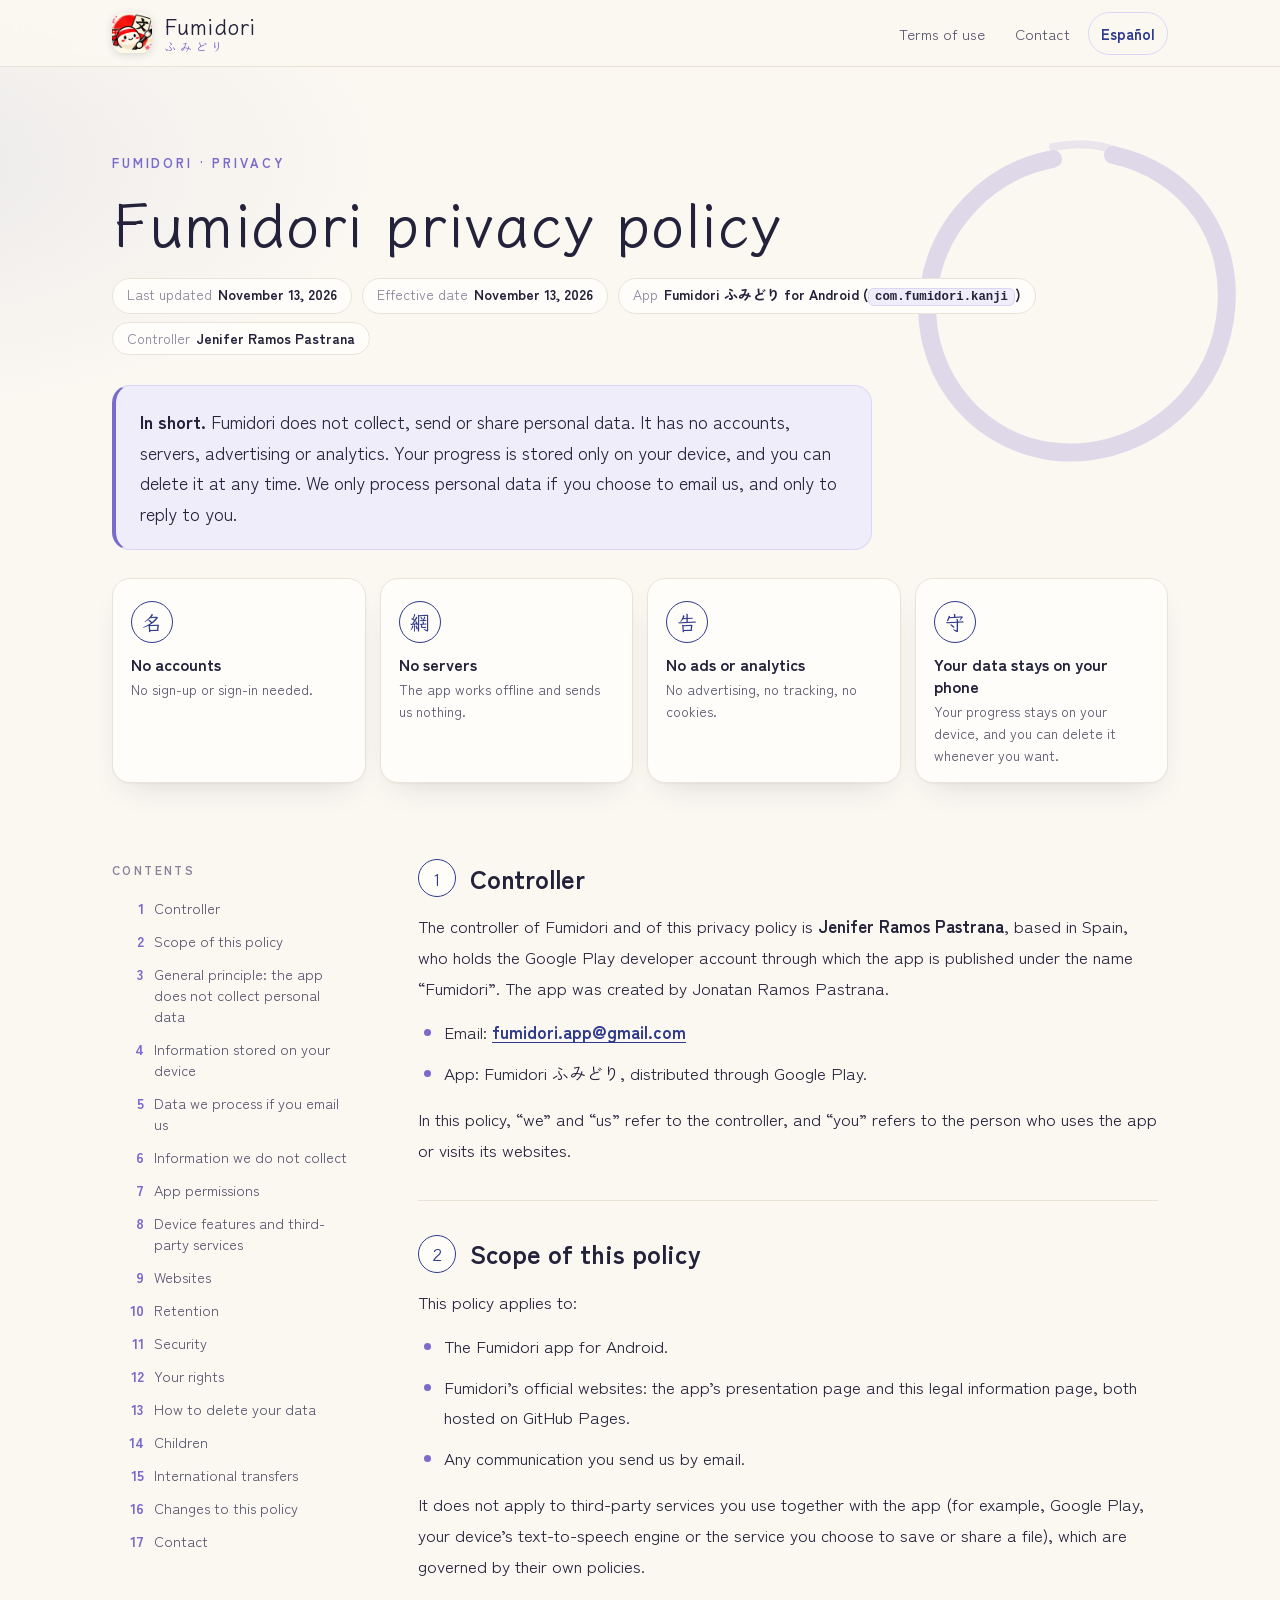
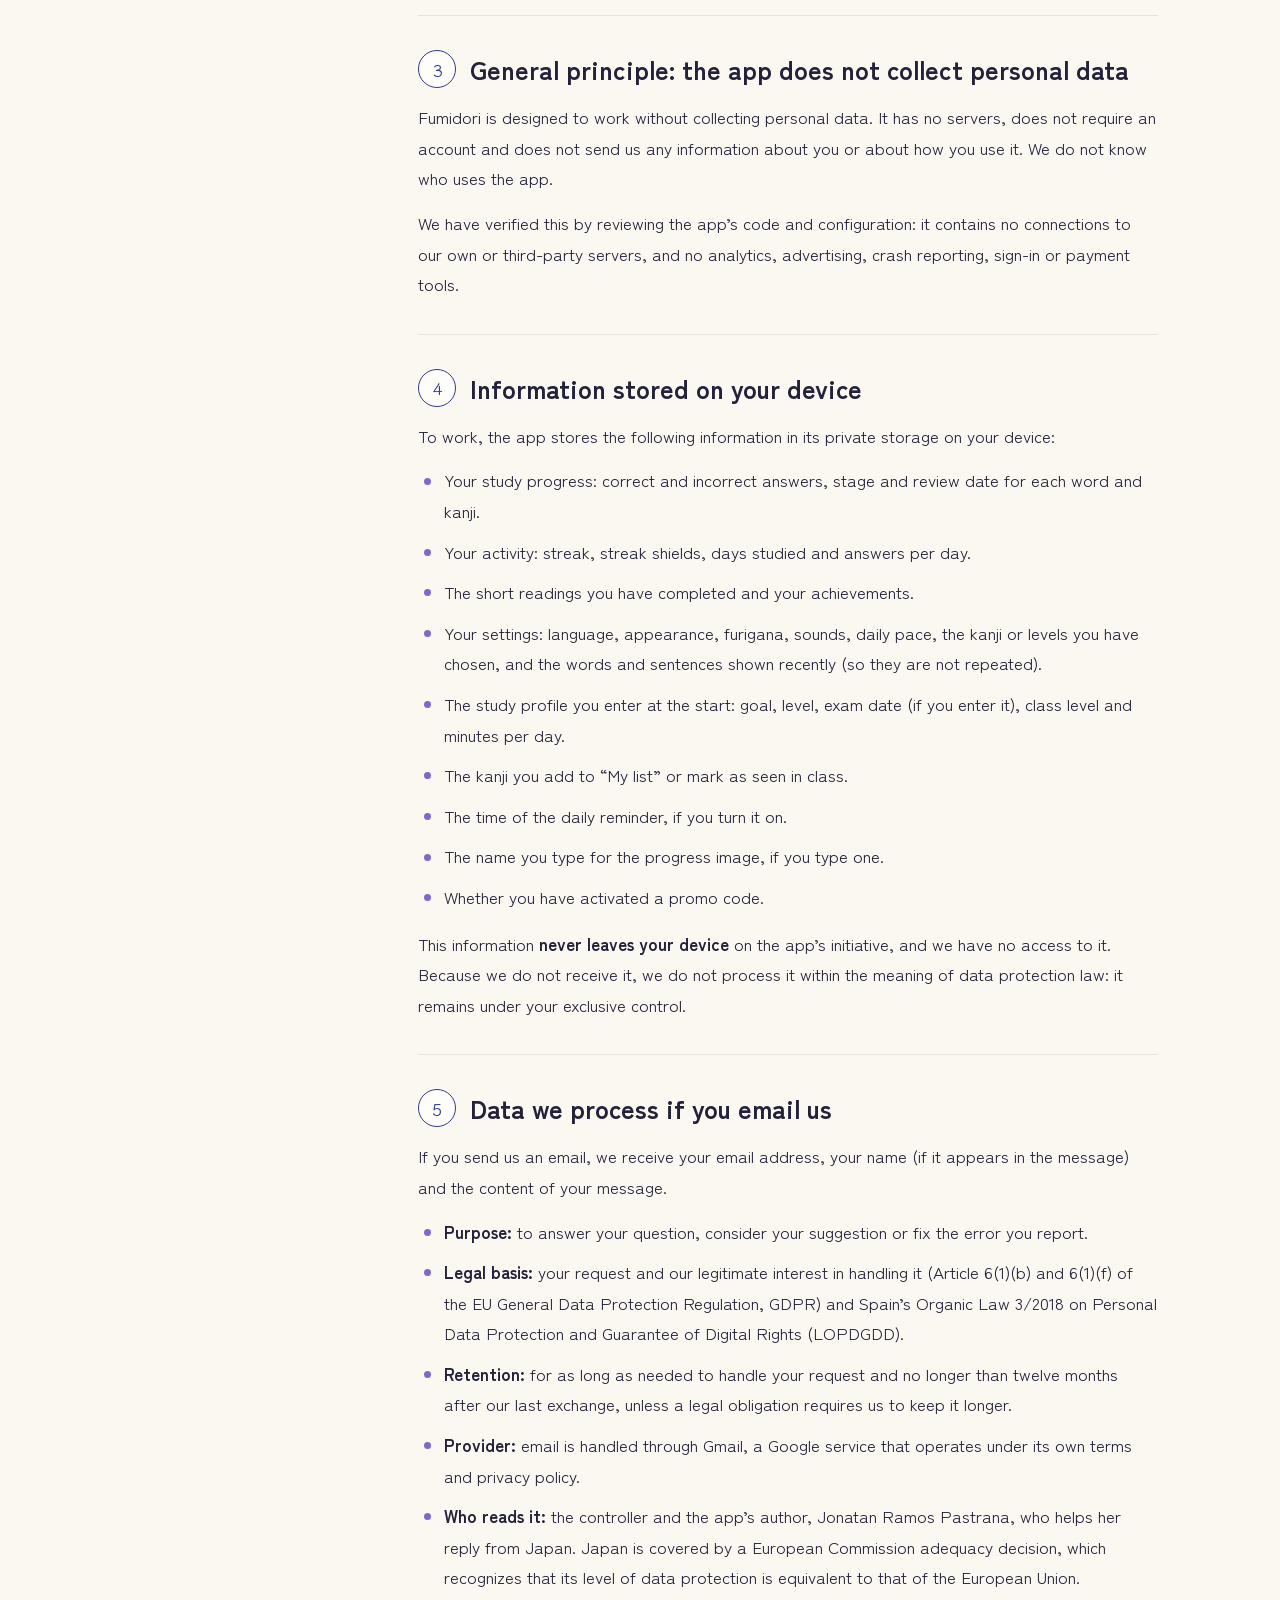
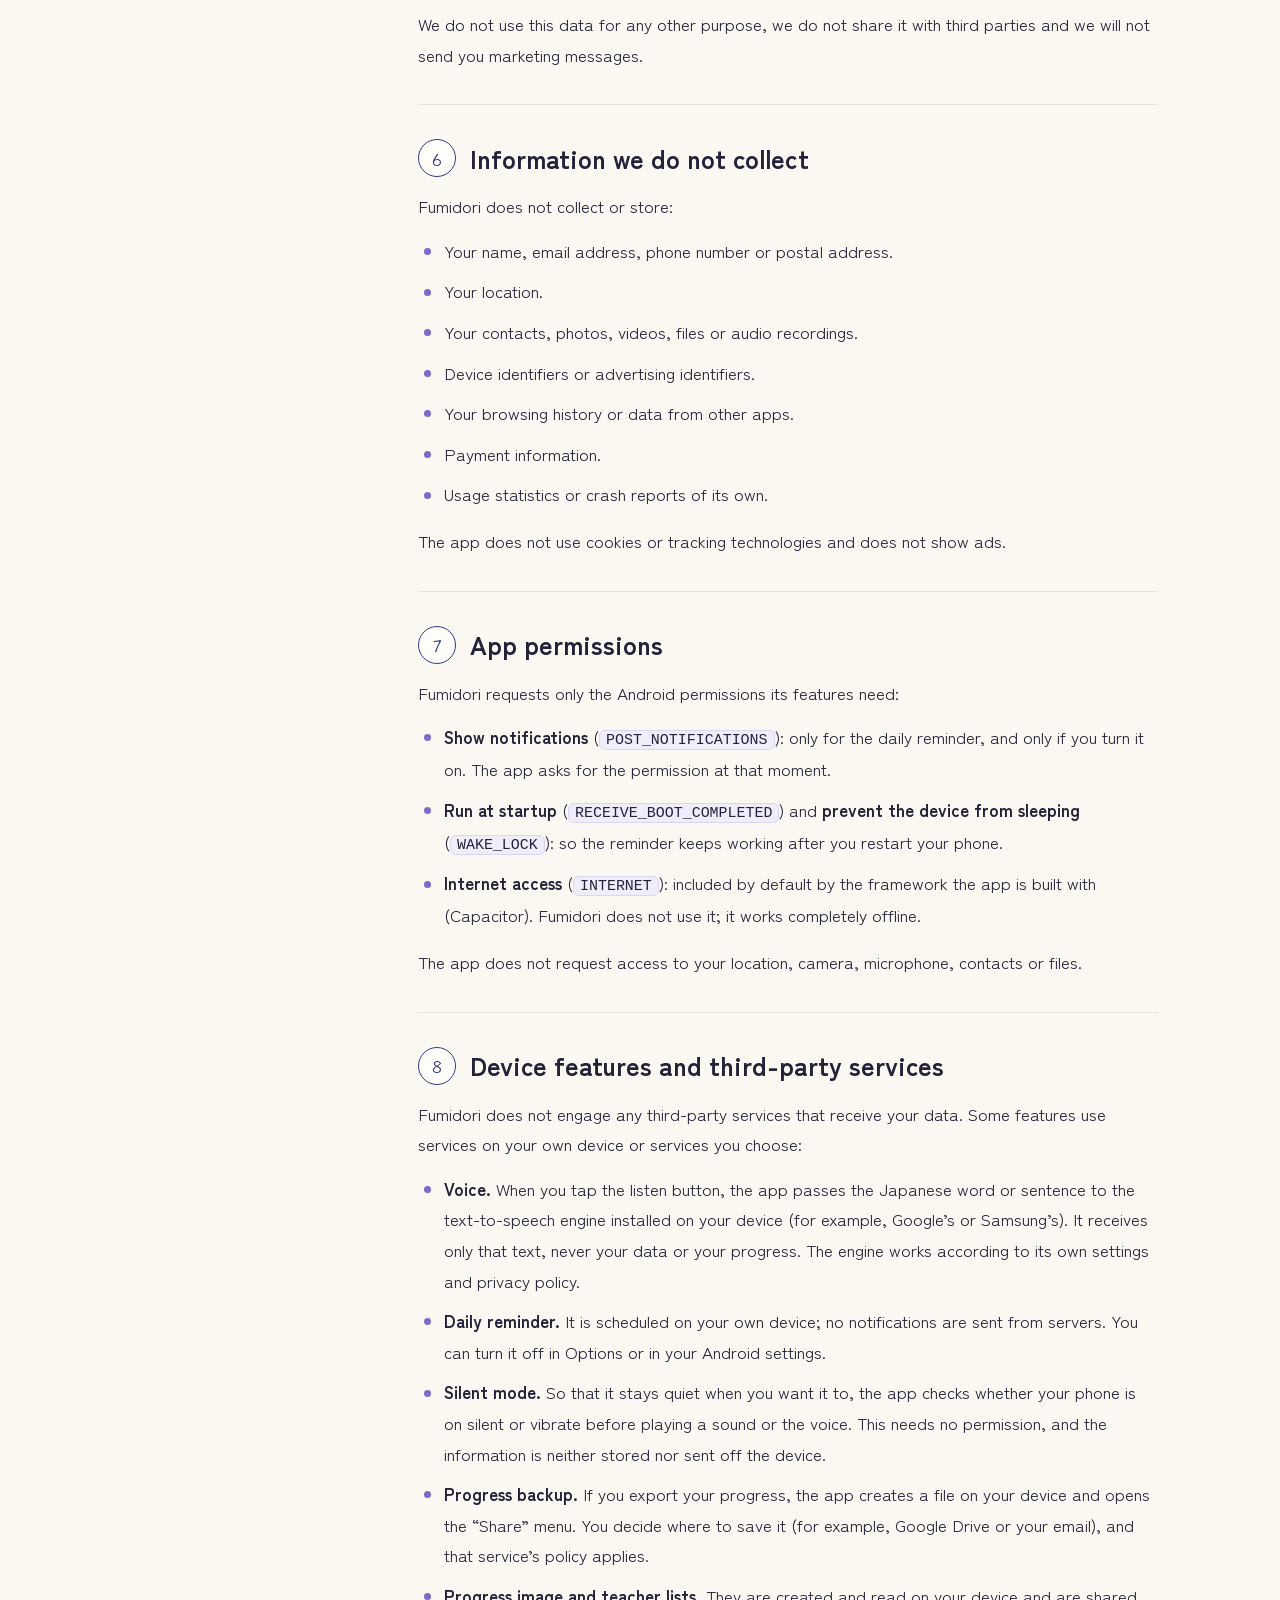
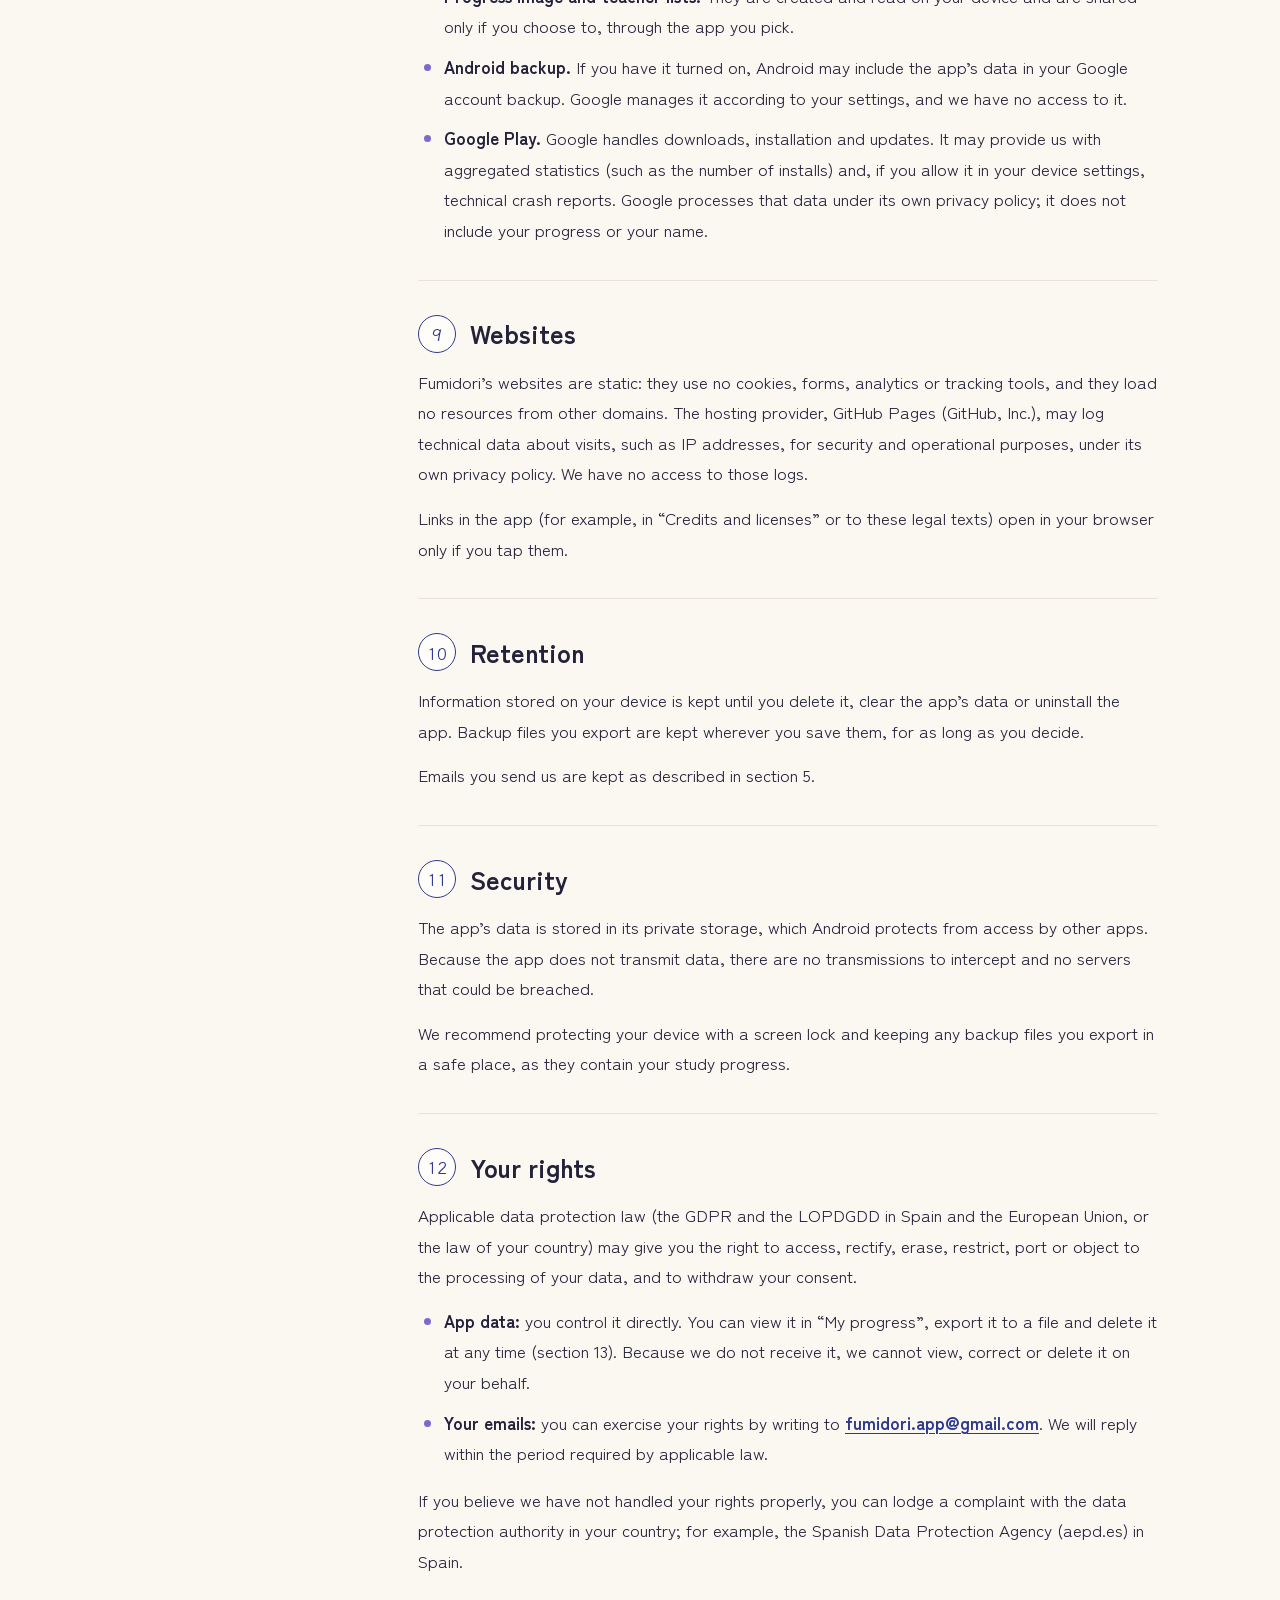
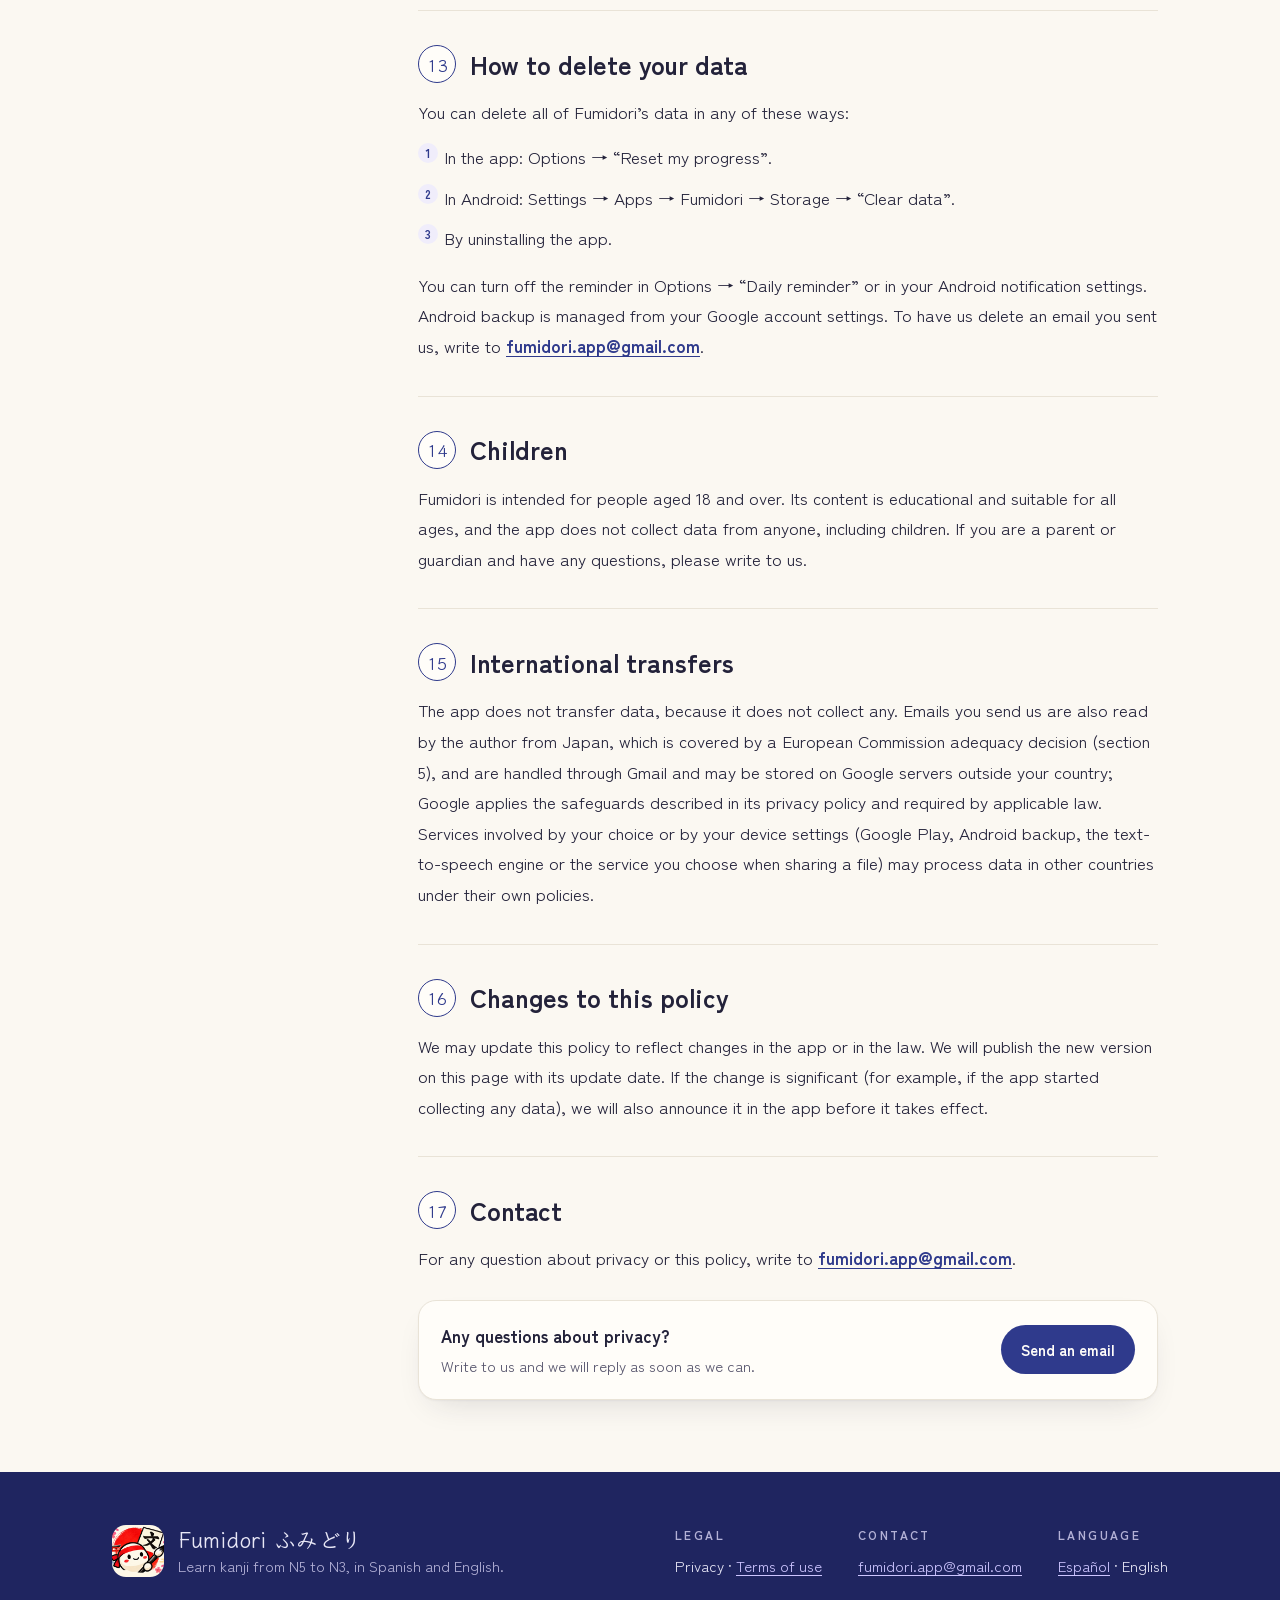
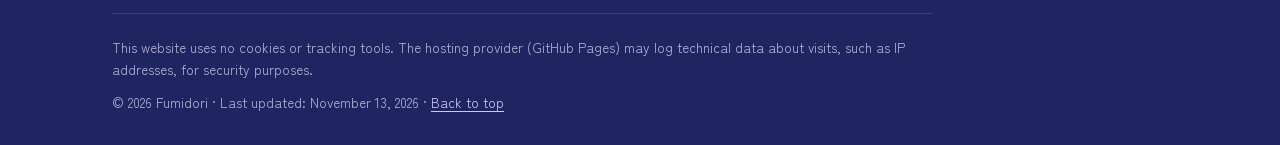
==== commit 62ccfc40: "Actualizar la web (2026-11-13)" ====
--- a/en/index.html
+++ b/en/index.html
@@ -72,7 +72,7 @@
       <section id="data-we-process-if-you-email-us" aria-labelledby="data-we-process-if-you-email-us-h">
         <h2 id="data-we-process-if-you-email-us-h"><span class="num" aria-hidden="true">5</span>Data we process if you email us</h2>
         <p>If you send us an email, we receive your email address, your name (if it appears in the message) and the content of your message.</p>
-        <ul><li><strong>Purpose:</strong> to answer your question, consider your suggestion or fix the error you report.</li><li><strong>Legal basis:</strong> your request and our legitimate interest in handling it (Article 6(1)(b) and 6(1)(f) of the EU General Data Protection Regulation, GDPR) and Spain’s Organic Law 3/2018 on Personal Data Protection and Guarantee of Digital Rights (LOPDGDD).</li><li><strong>Retention:</strong> for as long as needed to handle your request and no longer than twelve months after our last exchange, unless a legal obligation requires us to keep it longer.</li><li><strong>Provider:</strong> email is handled through Gmail, a Google service that operates under its own terms and privacy policy.</li></ul>
+        <ul><li><strong>Purpose:</strong> to answer your question, consider your suggestion or fix the error you report.</li><li><strong>Legal basis:</strong> your request and our legitimate interest in handling it (Article 6(1)(b) and 6(1)(f) of the EU General Data Protection Regulation, GDPR) and Spain’s Organic Law 3/2018 on Personal Data Protection and Guarantee of Digital Rights (LOPDGDD).</li><li><strong>Retention:</strong> for as long as needed to handle your request and no longer than twelve months after our last exchange, unless a legal obligation requires us to keep it longer.</li><li><strong>Provider:</strong> email is handled through Gmail, a Google service that operates under its own terms and privacy policy.</li><li><strong>Who reads it:</strong> the controller and the app’s author, Jonatan Ramos Pastrana, who helps her reply from Japan. Japan is covered by a European Commission adequacy decision, which recognizes that its level of data protection is equivalent to that of the European Union.</li></ul>
         <p>We do not use this data for any other purpose, we do not share it with third parties and we will not send you marketing messages.</p>
       </section>
       <section id="information-we-do-not-collect" aria-labelledby="information-we-do-not-collect-h">
@@ -125,7 +125,7 @@
       </section>
       <section id="international-transfers" aria-labelledby="international-transfers-h">
         <h2 id="international-transfers-h"><span class="num" aria-hidden="true">15</span>International transfers</h2>
-        <p>The app does not transfer data, because it does not collect any. Emails you send us are handled through Gmail and may be stored on Google servers outside your country; Google applies the safeguards described in its privacy policy and required by applicable law. Services involved by your choice or by your device settings (Google Play, Android backup, the text-to-speech engine or the service you choose when sharing a file) may process data in other countries under their own policies.</p>
+        <p>The app does not transfer data, because it does not collect any. Emails you send us are also read by the author from Japan, which is covered by a European Commission adequacy decision (section 5), and are handled through Gmail and may be stored on Google servers outside your country; Google applies the safeguards described in its privacy policy and required by applicable law. Services involved by your choice or by your device settings (Google Play, Android backup, the text-to-speech engine or the service you choose when sharing a file) may process data in other countries under their own policies.</p>
       </section>
       <section id="changes-to-this-policy" aria-labelledby="changes-to-this-policy-h">
         <h2 id="changes-to-this-policy-h"><span class="num" aria-hidden="true">16</span>Changes to this policy</h2>
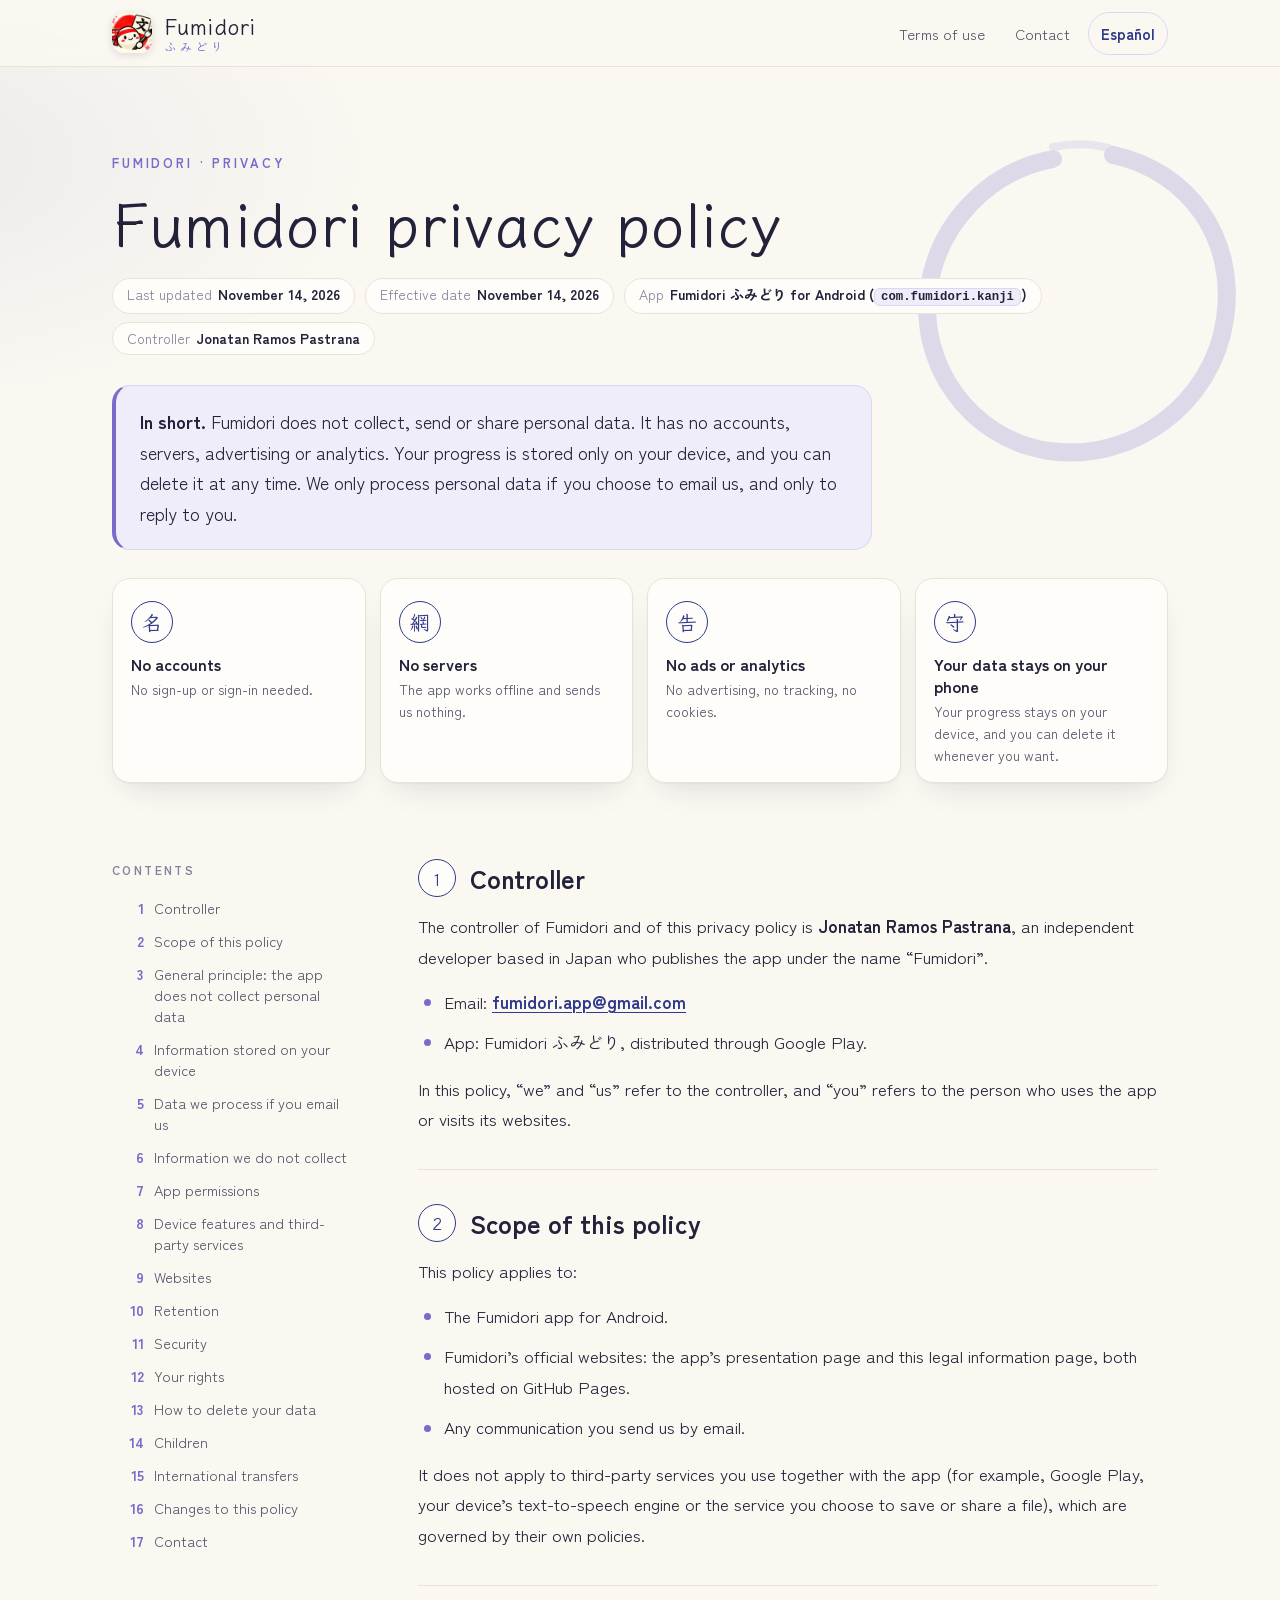
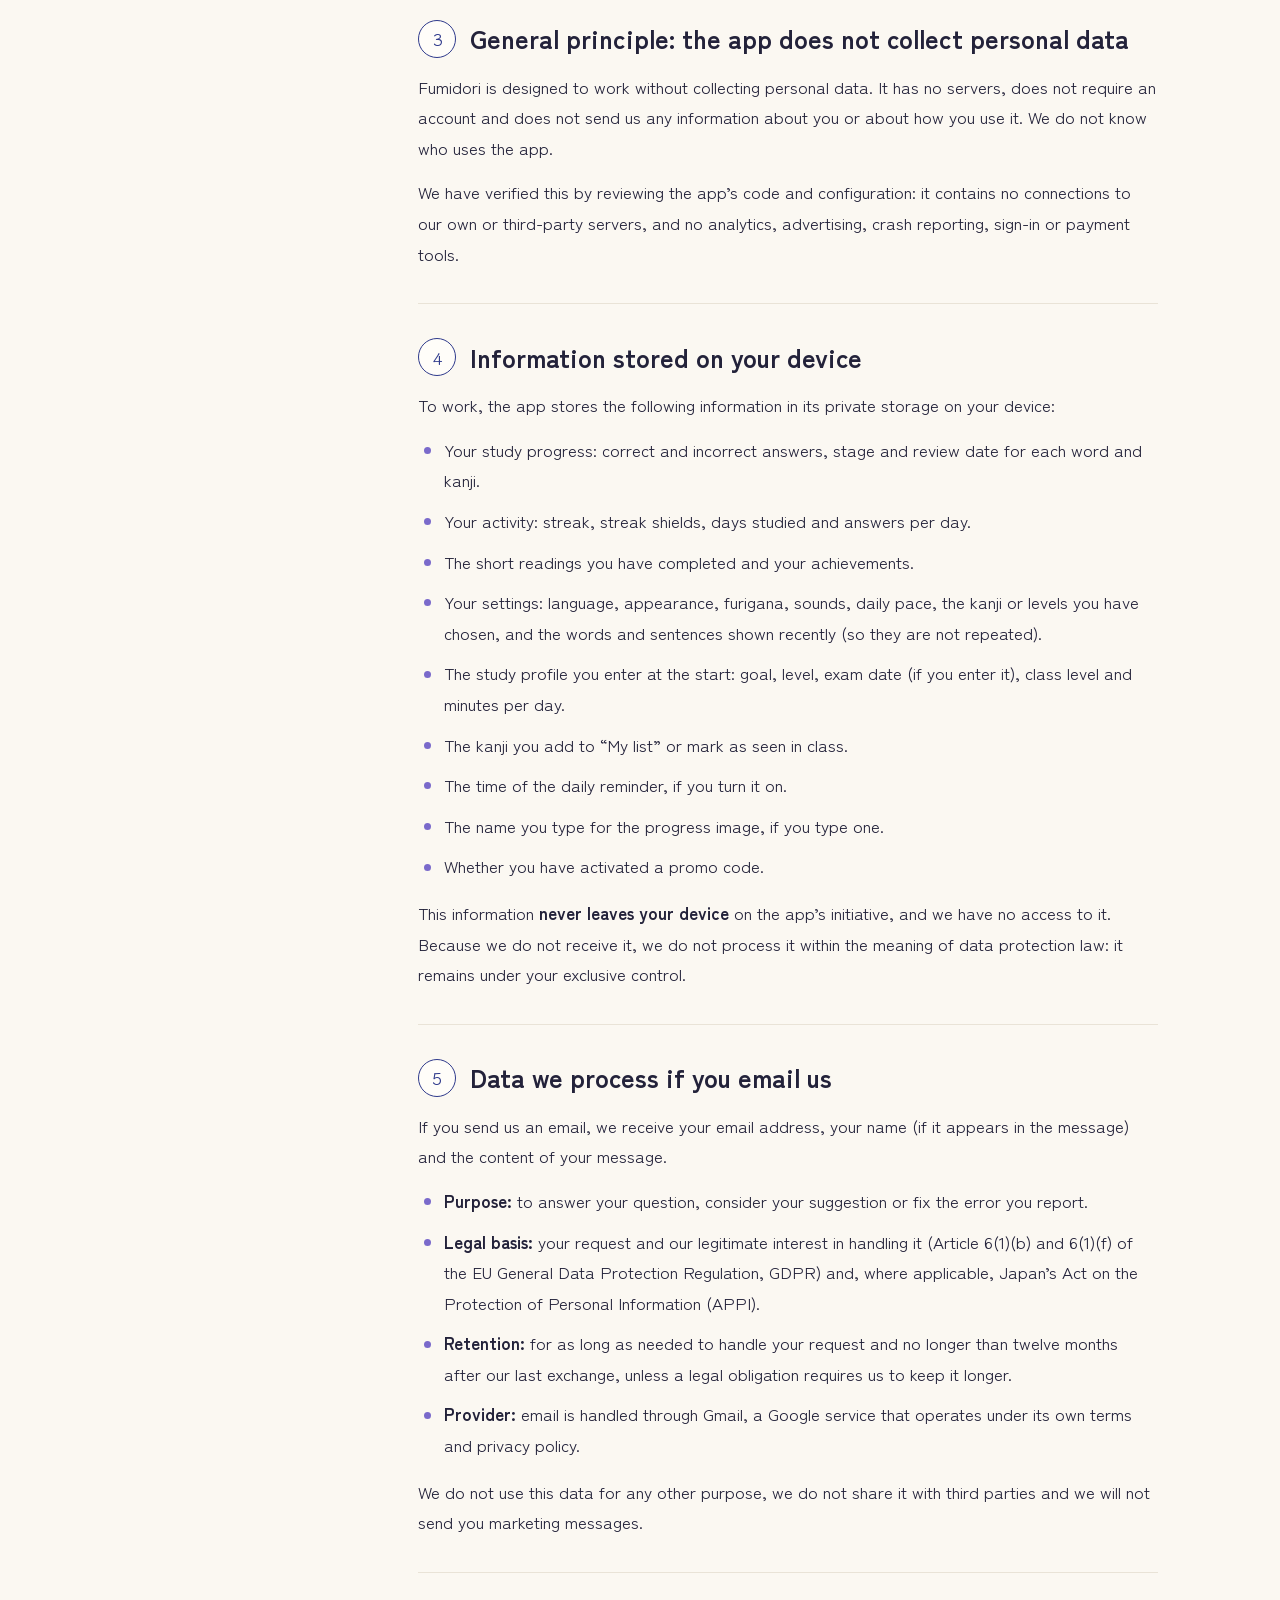
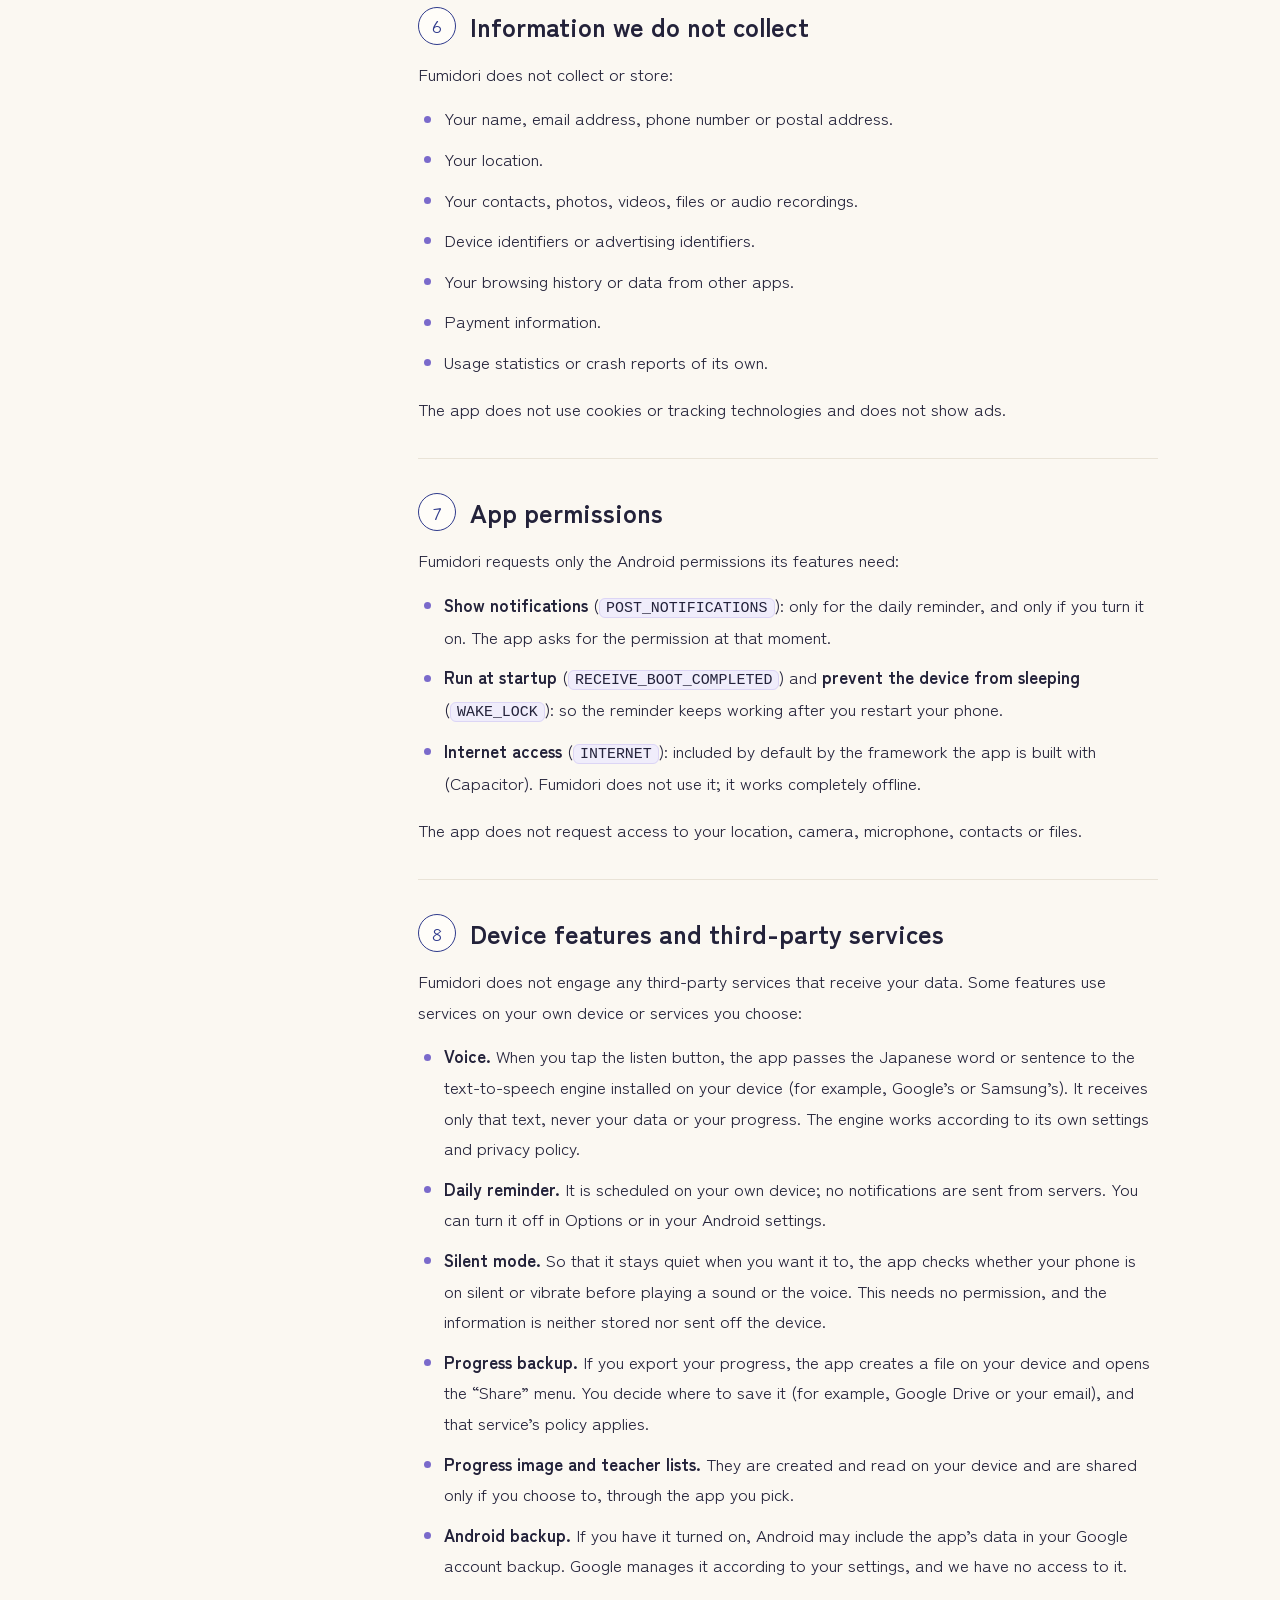
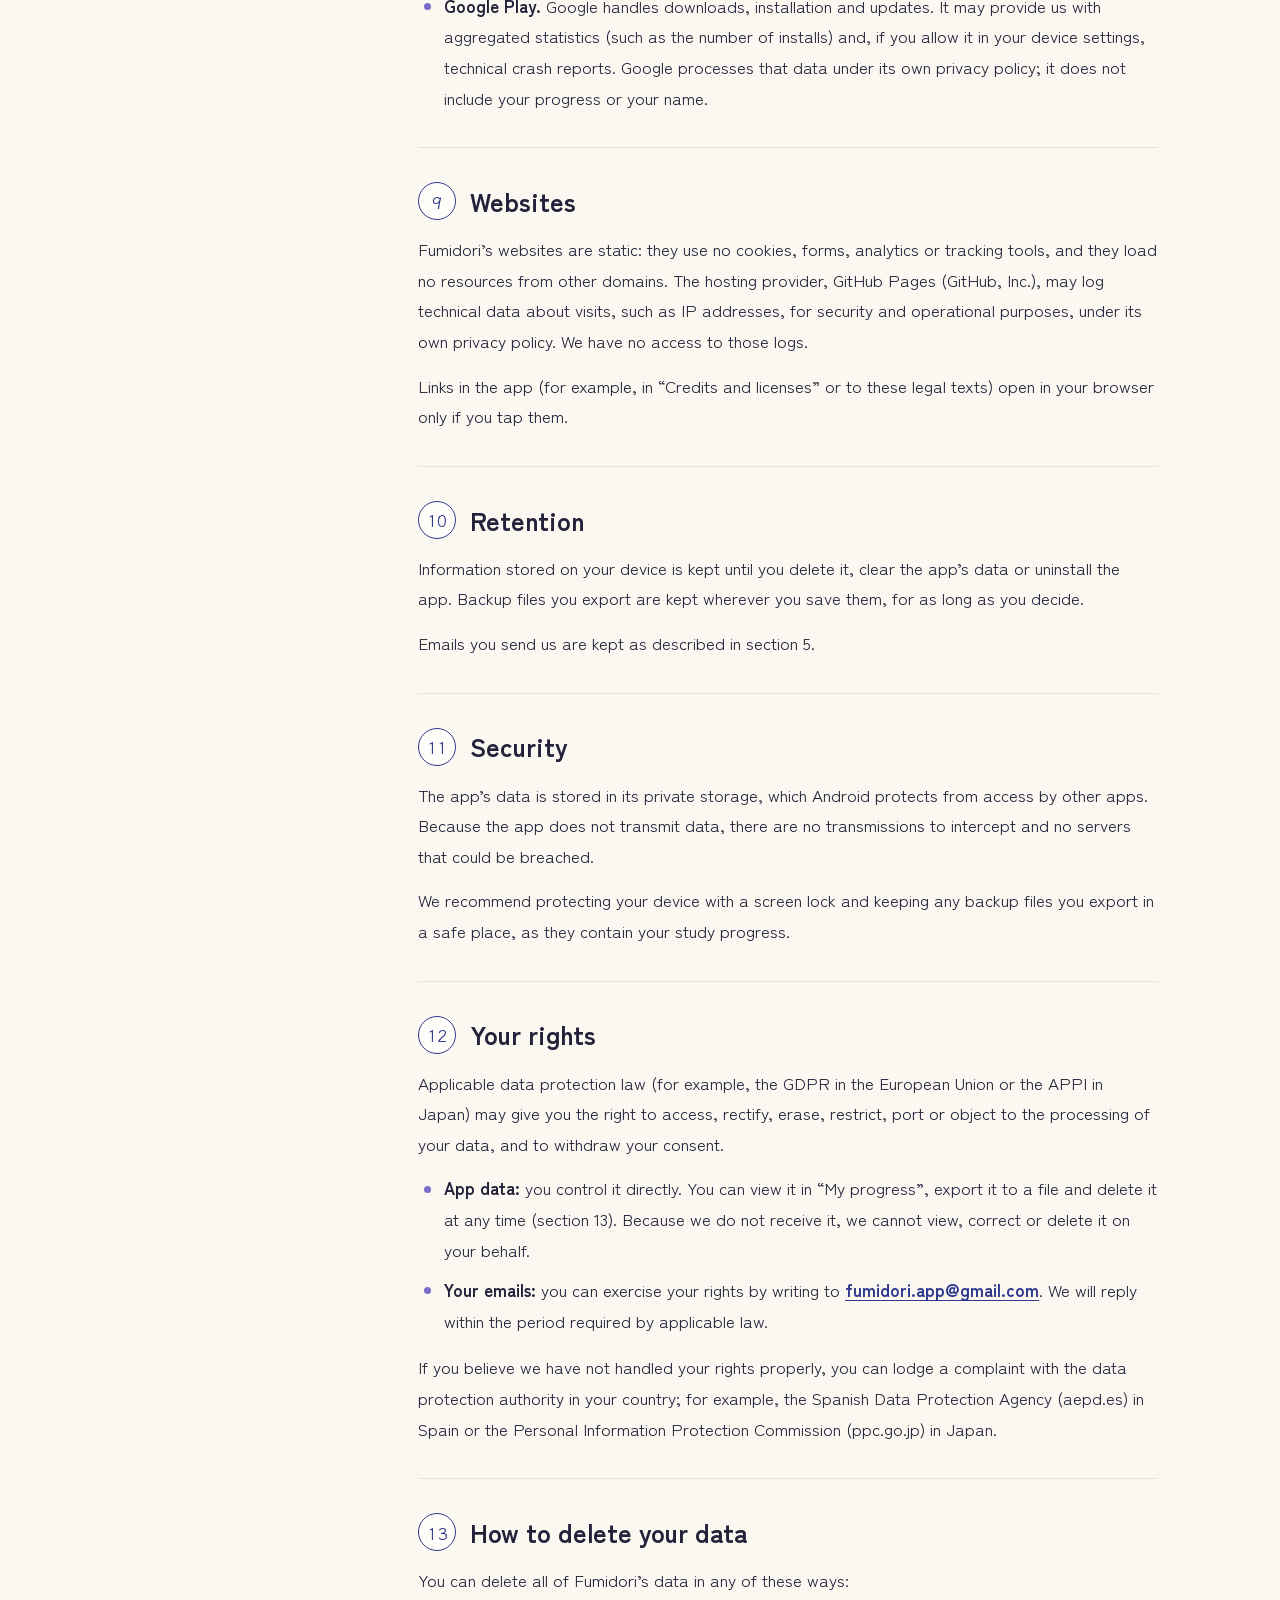
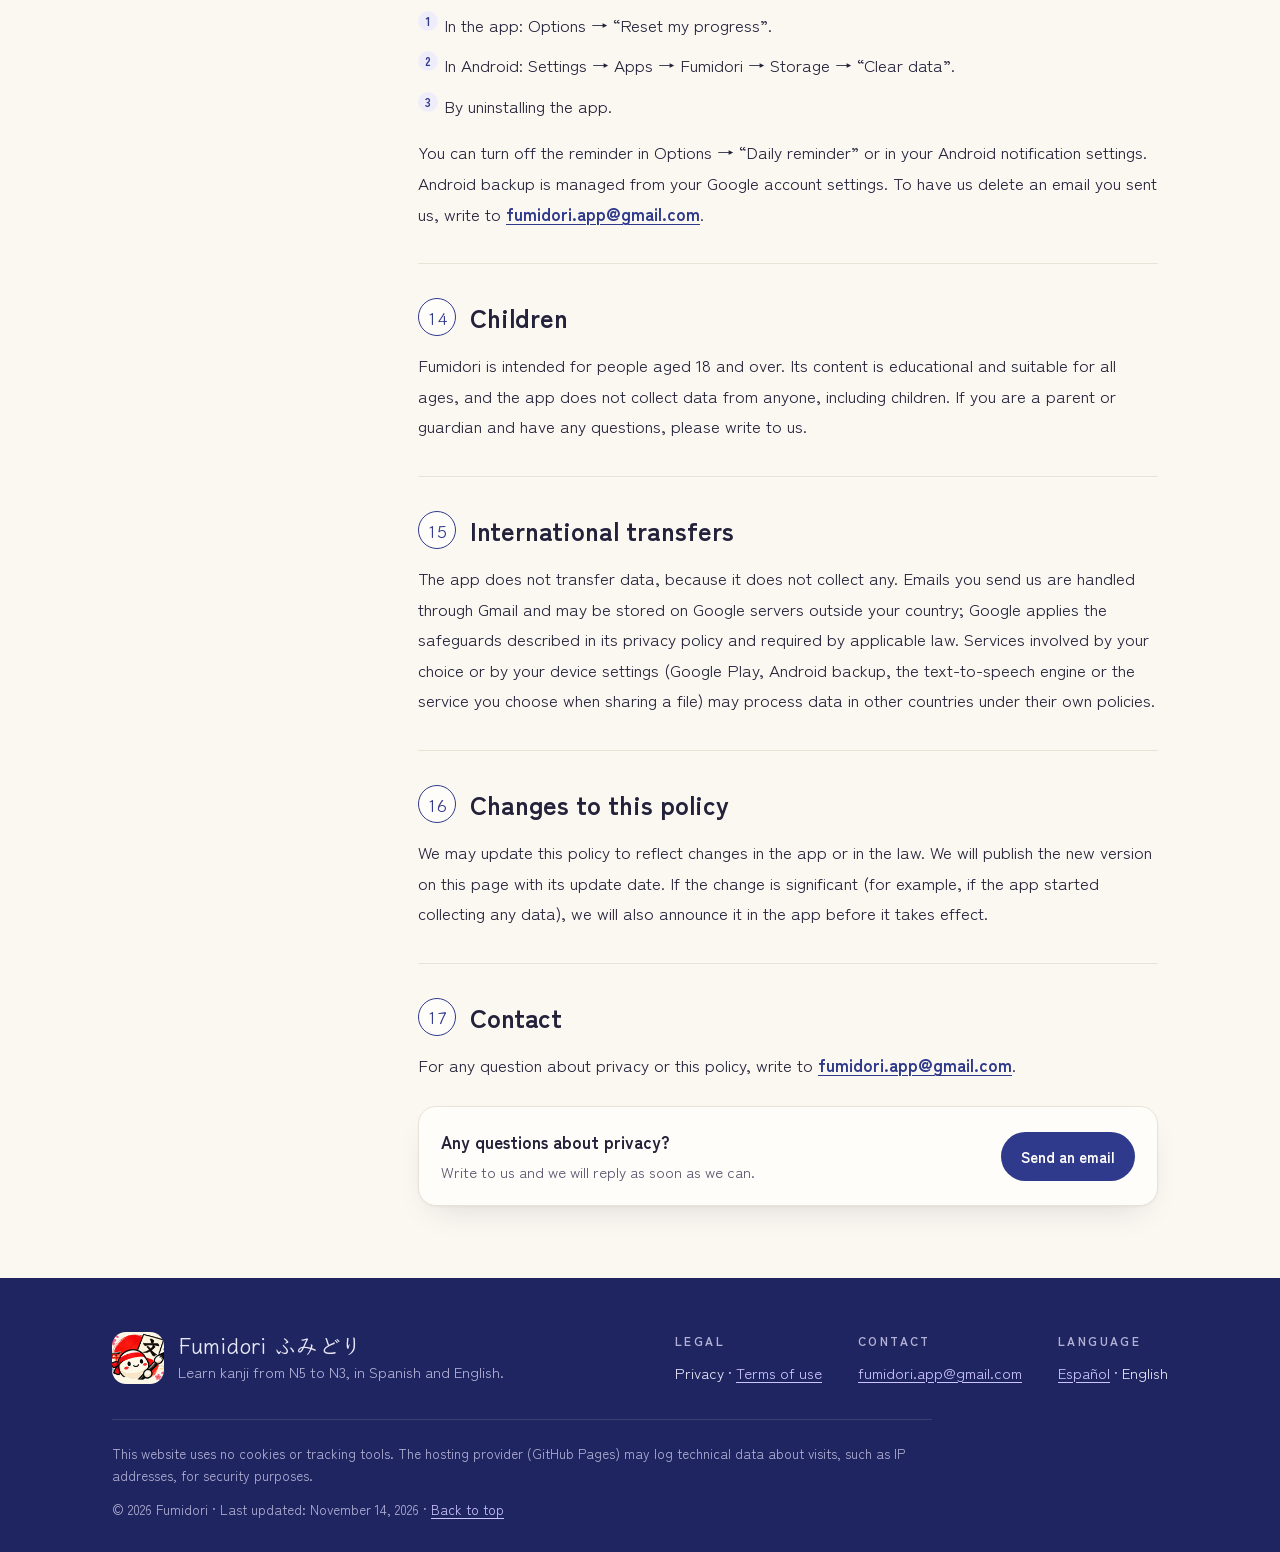
==== commit cfd05c1e: "Actualizar la web (2026-11-14)" ====
--- a/en/index.html
+++ b/en/index.html
@@ -34,7 +34,7 @@
       <svg class="enso" viewBox="0 0 200 200" aria-hidden="true" focusable="false"><path d="M118 22c38 8 62 42 56 82-6 42-46 72-88 66-40-6-66-44-60-82 5-32 30-58 62-64" fill="none" stroke="currentColor" stroke-width="9" stroke-linecap="round"/><path d="M88 18c10-2 22-2 32 2" fill="none" stroke="currentColor" stroke-width="4" stroke-linecap="round" opacity=".6"/></svg>
       <p class="eyebrow">Fumidori · Privacy</p>
       <h1>Fumidori privacy policy</h1>
-      <dl class="meta"><div><dt>Last updated</dt><dd>November 13, 2026</dd></div><div><dt>Effective date</dt><dd>November 13, 2026</dd></div><div><dt>App</dt><dd>Fumidori ふみどり for Android (<code>com.fumidori.kanji</code>)</dd></div><div><dt>Controller</dt><dd>Jenifer Ramos Pastrana</dd></div></dl>
+      <dl class="meta"><div><dt>Last updated</dt><dd>November 14, 2026</dd></div><div><dt>Effective date</dt><dd>November 14, 2026</dd></div><div><dt>App</dt><dd>Fumidori ふみどり for Android (<code>com.fumidori.kanji</code>)</dd></div><div><dt>Controller</dt><dd>Jonatan Ramos Pastrana</dd></div></dl>
       <div class="summary"><p><strong>In short.</strong> Fumidori does not collect, send or share personal data. It has no accounts, servers, advertising or analytics. Your progress is stored only on your device, and you can delete it at any time. We only process personal data if you choose to email us, and only to reply to you.</p></div>
       <ul class="highlights"><li><span class="k" lang="ja" aria-hidden="true">名</span><b>No accounts</b><span>No sign-up or sign-in needed.</span></li><li><span class="k" lang="ja" aria-hidden="true">網</span><b>No servers</b><span>The app works offline and sends us nothing.</span></li><li><span class="k" lang="ja" aria-hidden="true">告</span><b>No ads or analytics</b><span>No advertising, no tracking, no cookies.</span></li><li><span class="k" lang="ja" aria-hidden="true">守</span><b>Your data stays on your phone</b><span>Your progress stays on your device, and you can delete it whenever you want.</span></li></ul>
     </div>
@@ -48,7 +48,7 @@
       <details class="toc toc-mobile"><summary>Contents</summary><ol><li><a href="#controller">Controller</a></li><li><a href="#scope-of-this-policy">Scope of this policy</a></li><li><a href="#general-principle-the-app-does-not-collect-personal-data">General principle: the app does not collect personal data</a></li><li><a href="#information-stored-on-your-device">Information stored on your device</a></li><li><a href="#data-we-process-if-you-email-us">Data we process if you email us</a></li><li><a href="#information-we-do-not-collect">Information we do not collect</a></li><li><a href="#app-permissions">App permissions</a></li><li><a href="#device-features-and-third-party-services">Device features and third-party services</a></li><li><a href="#websites">Websites</a></li><li><a href="#retention">Retention</a></li><li><a href="#security">Security</a></li><li><a href="#your-rights">Your rights</a></li><li><a href="#how-to-delete-your-data">How to delete your data</a></li><li><a href="#children">Children</a></li><li><a href="#international-transfers">International transfers</a></li><li><a href="#changes-to-this-policy">Changes to this policy</a></li><li><a href="#contact">Contact</a></li></ol></details>
       <section id="controller" aria-labelledby="controller-h">
         <h2 id="controller-h"><span class="num" aria-hidden="true">1</span>Controller</h2>
-        <p>The controller of Fumidori and of this privacy policy is <strong>Jenifer Ramos Pastrana</strong>, based in Spain, who holds the Google Play developer account through which the app is published under the name “Fumidori”. The app was created by Jonatan Ramos Pastrana.</p>
+        <p>The controller of Fumidori and of this privacy policy is <strong>Jonatan Ramos Pastrana</strong>, an independent developer based in Japan who publishes the app under the name “Fumidori”.</p>
         <ul><li>Email: <strong><a href="mailto:fumidori.app@gmail.com">fumidori.app@gmail.com</a></strong></li><li>App: Fumidori ふみどり, distributed through Google Play.</li></ul>
         <p>In this policy, “we” and “us” refer to the controller, and “you” refers to the person who uses the app or visits its websites.</p>
       </section>
@@ -72,7 +72,7 @@
       <section id="data-we-process-if-you-email-us" aria-labelledby="data-we-process-if-you-email-us-h">
         <h2 id="data-we-process-if-you-email-us-h"><span class="num" aria-hidden="true">5</span>Data we process if you email us</h2>
         <p>If you send us an email, we receive your email address, your name (if it appears in the message) and the content of your message.</p>
-        <ul><li><strong>Purpose:</strong> to answer your question, consider your suggestion or fix the error you report.</li><li><strong>Legal basis:</strong> your request and our legitimate interest in handling it (Article 6(1)(b) and 6(1)(f) of the EU General Data Protection Regulation, GDPR) and Spain’s Organic Law 3/2018 on Personal Data Protection and Guarantee of Digital Rights (LOPDGDD).</li><li><strong>Retention:</strong> for as long as needed to handle your request and no longer than twelve months after our last exchange, unless a legal obligation requires us to keep it longer.</li><li><strong>Provider:</strong> email is handled through Gmail, a Google service that operates under its own terms and privacy policy.</li><li><strong>Who reads it:</strong> the controller and the app’s author, Jonatan Ramos Pastrana, who helps her reply from Japan. Japan is covered by a European Commission adequacy decision, which recognizes that its level of data protection is equivalent to that of the European Union.</li></ul>
+        <ul><li><strong>Purpose:</strong> to answer your question, consider your suggestion or fix the error you report.</li><li><strong>Legal basis:</strong> your request and our legitimate interest in handling it (Article 6(1)(b) and 6(1)(f) of the EU General Data Protection Regulation, GDPR) and, where applicable, Japan’s Act on the Protection of Personal Information (APPI).</li><li><strong>Retention:</strong> for as long as needed to handle your request and no longer than twelve months after our last exchange, unless a legal obligation requires us to keep it longer.</li><li><strong>Provider:</strong> email is handled through Gmail, a Google service that operates under its own terms and privacy policy.</li></ul>
         <p>We do not use this data for any other purpose, we do not share it with third parties and we will not send you marketing messages.</p>
       </section>
       <section id="information-we-do-not-collect" aria-labelledby="information-we-do-not-collect-h">
@@ -109,9 +109,9 @@
       </section>
       <section id="your-rights" aria-labelledby="your-rights-h">
         <h2 id="your-rights-h"><span class="num" aria-hidden="true">12</span>Your rights</h2>
-        <p>Applicable data protection law (the GDPR and the LOPDGDD in Spain and the European Union, or the law of your country) may give you the right to access, rectify, erase, restrict, port or object to the processing of your data, and to withdraw your consent.</p>
+        <p>Applicable data protection law (for example, the GDPR in the European Union or the APPI in Japan) may give you the right to access, rectify, erase, restrict, port or object to the processing of your data, and to withdraw your consent.</p>
         <ul><li><strong>App data:</strong> you control it directly. You can view it in “My progress”, export it to a file and delete it at any time (section 13). Because we do not receive it, we cannot view, correct or delete it on your behalf.</li><li><strong>Your emails:</strong> you can exercise your rights by writing to <strong><a href="mailto:fumidori.app@gmail.com">fumidori.app@gmail.com</a></strong>. We will reply within the period required by applicable law.</li></ul>
-        <p>If you believe we have not handled your rights properly, you can lodge a complaint with the data protection authority in your country; for example, the Spanish Data Protection Agency (aepd.es) in Spain.</p>
+        <p>If you believe we have not handled your rights properly, you can lodge a complaint with the data protection authority in your country; for example, the Spanish Data Protection Agency (aepd.es) in Spain or the Personal Information Protection Commission (ppc.go.jp) in Japan.</p>
       </section>
       <section id="how-to-delete-your-data" aria-labelledby="how-to-delete-your-data-h">
         <h2 id="how-to-delete-your-data-h"><span class="num" aria-hidden="true">13</span>How to delete your data</h2>
@@ -125,7 +125,7 @@
       </section>
       <section id="international-transfers" aria-labelledby="international-transfers-h">
         <h2 id="international-transfers-h"><span class="num" aria-hidden="true">15</span>International transfers</h2>
-        <p>The app does not transfer data, because it does not collect any. Emails you send us are also read by the author from Japan, which is covered by a European Commission adequacy decision (section 5), and are handled through Gmail and may be stored on Google servers outside your country; Google applies the safeguards described in its privacy policy and required by applicable law. Services involved by your choice or by your device settings (Google Play, Android backup, the text-to-speech engine or the service you choose when sharing a file) may process data in other countries under their own policies.</p>
+        <p>The app does not transfer data, because it does not collect any. Emails you send us are handled through Gmail and may be stored on Google servers outside your country; Google applies the safeguards described in its privacy policy and required by applicable law. Services involved by your choice or by your device settings (Google Play, Android backup, the text-to-speech engine or the service you choose when sharing a file) may process data in other countries under their own policies.</p>
       </section>
       <section id="changes-to-this-policy" aria-labelledby="changes-to-this-policy-h">
         <h2 id="changes-to-this-policy-h"><span class="num" aria-hidden="true">16</span>Changes to this policy</h2>
@@ -150,7 +150,7 @@
       </div>
     </div>
     <p class="foot-note">This website uses no cookies or tracking tools. The hosting provider (GitHub Pages) may log technical data about visits, such as IP addresses, for security purposes.</p>
-    <p class="foot-copy">© 2026 Fumidori · Last updated: November 13, 2026 · <a href="#top">Back to top</a></p>
+    <p class="foot-copy">© 2026 Fumidori · Last updated: November 14, 2026 · <a href="#top">Back to top</a></p>
   </div>
 </footer>
 </body>
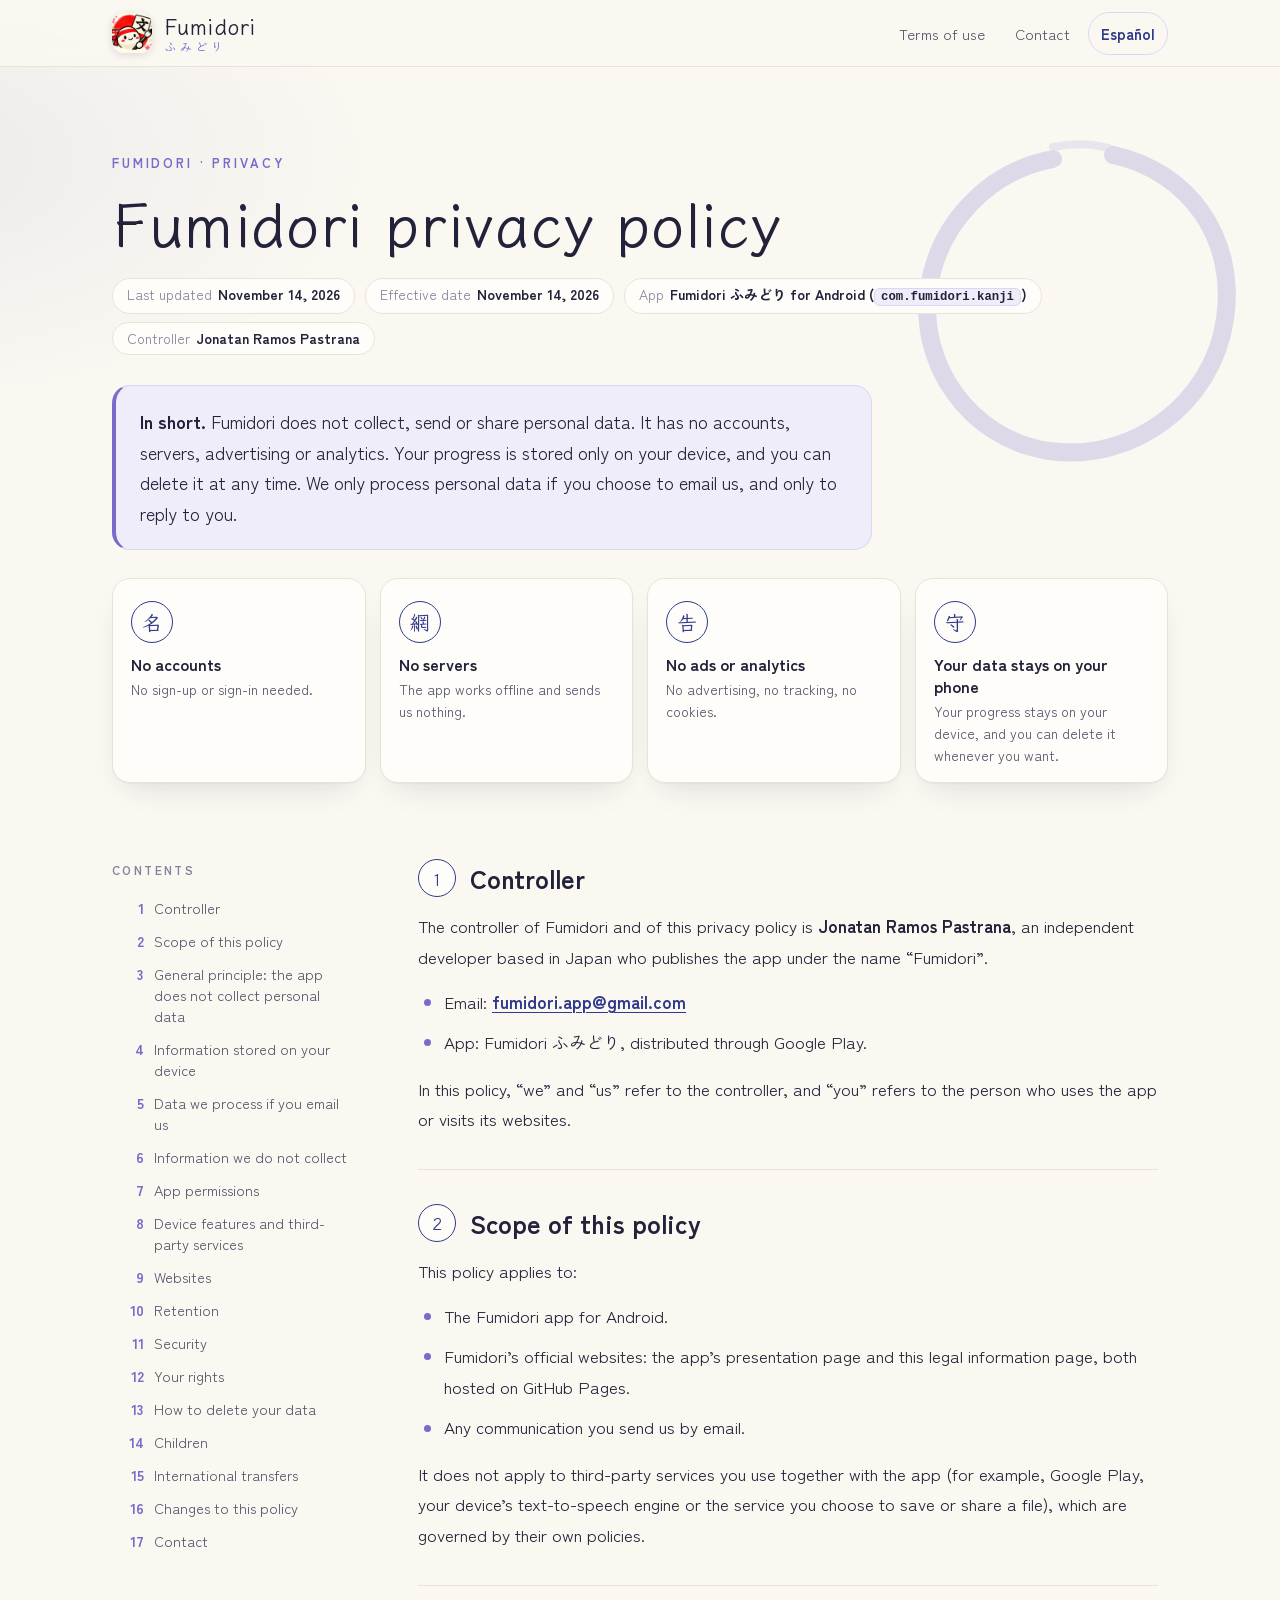
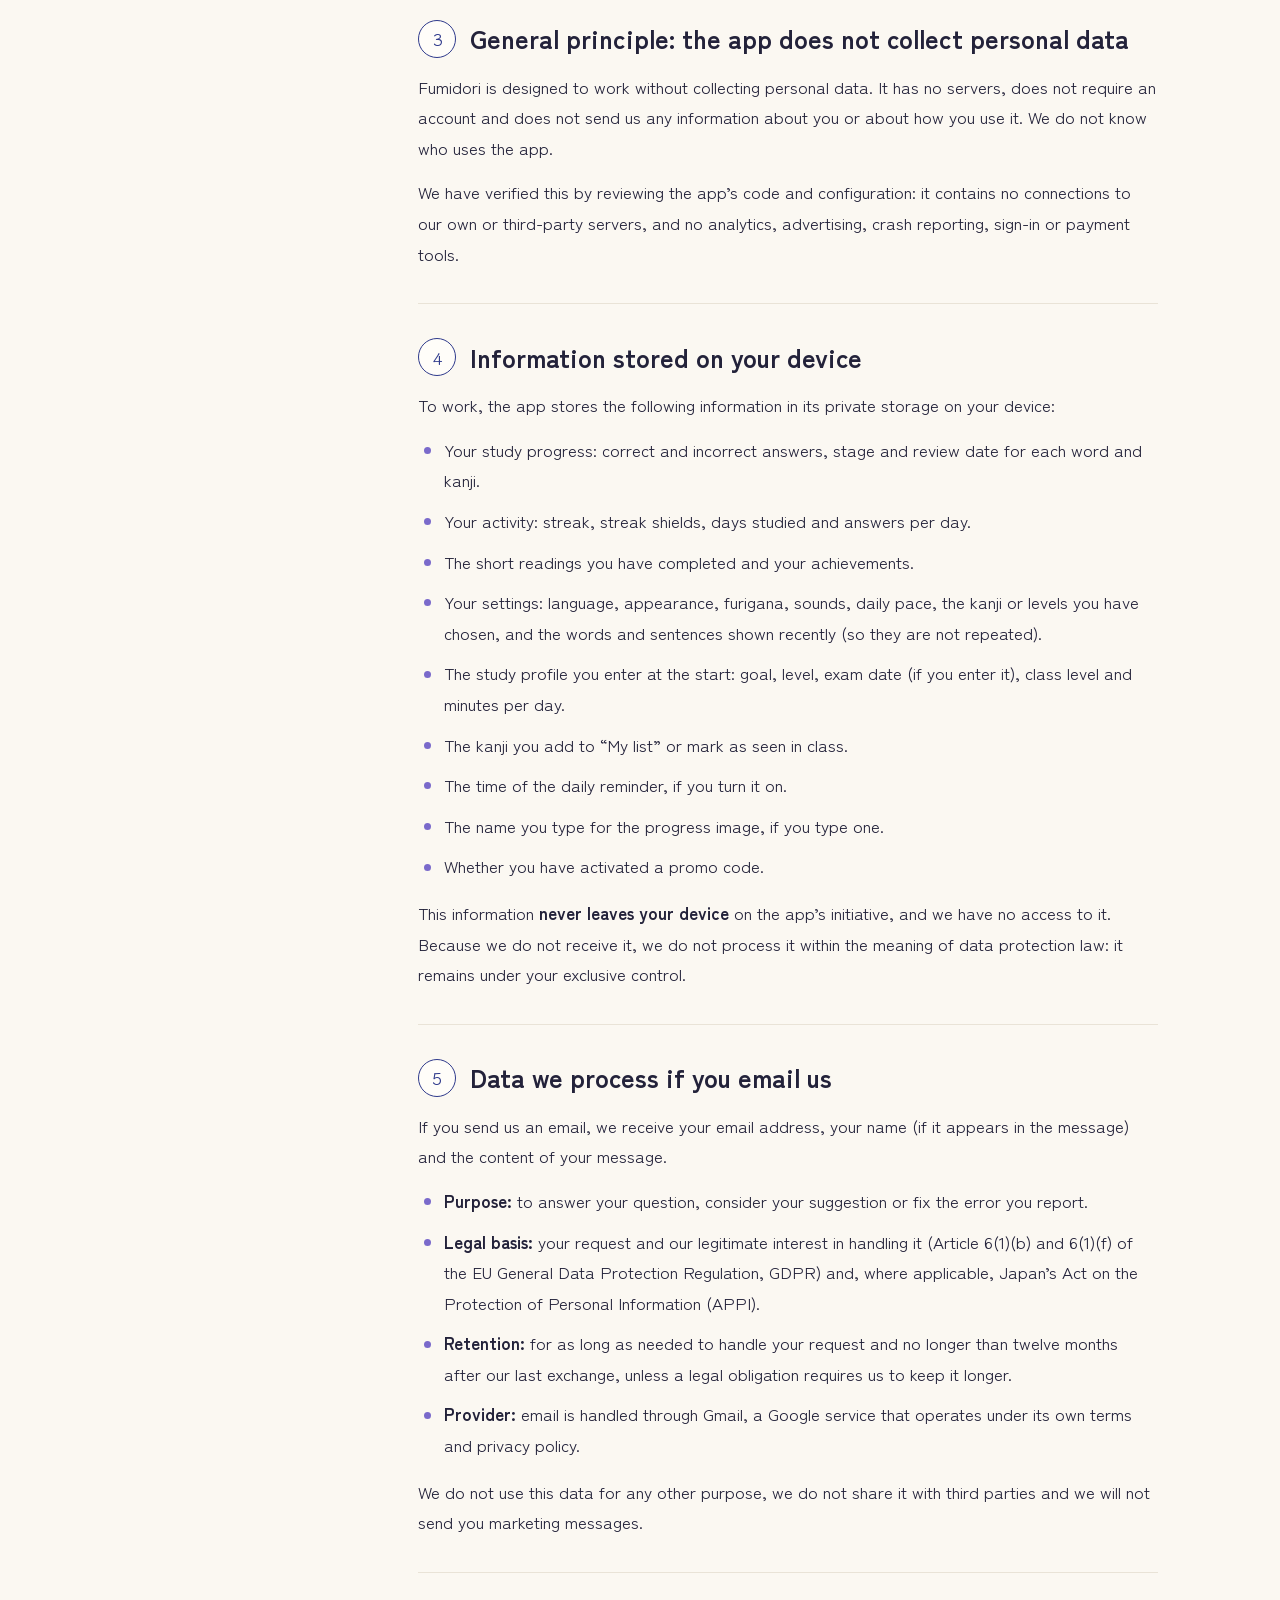
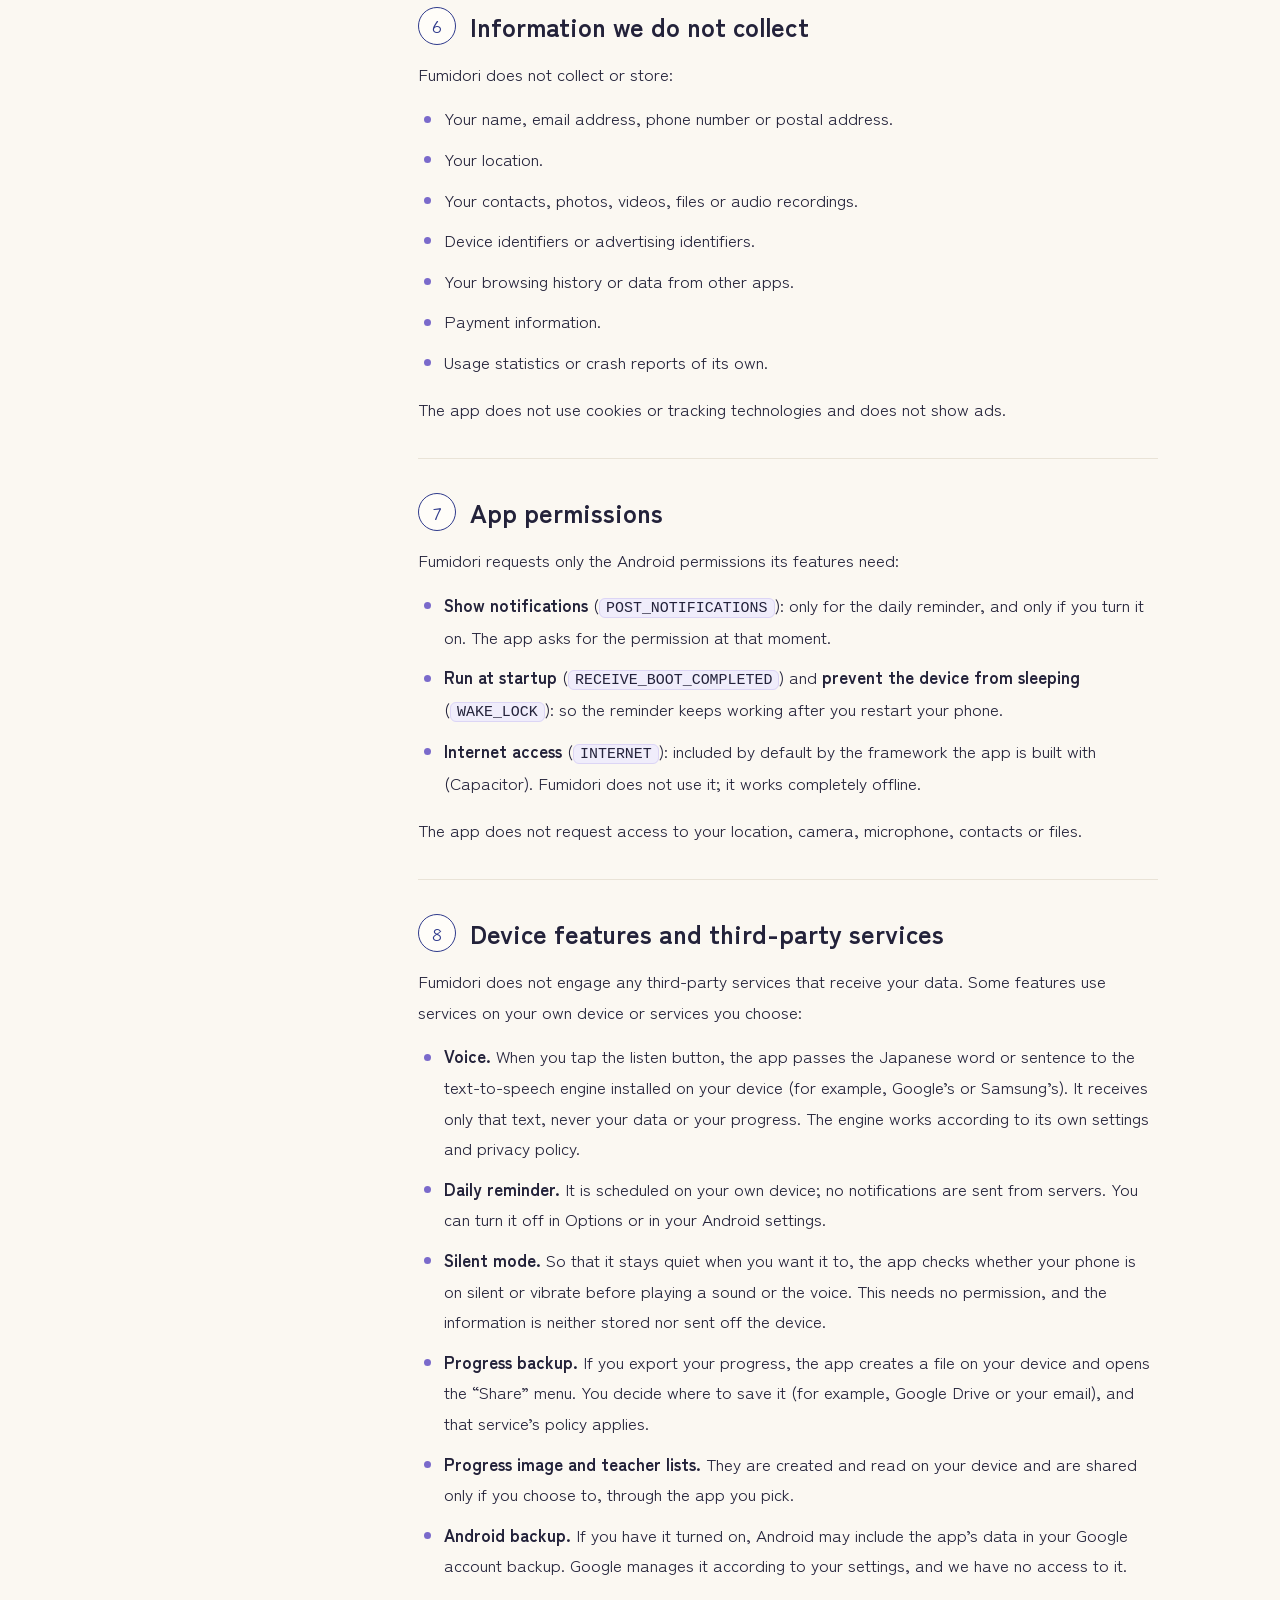
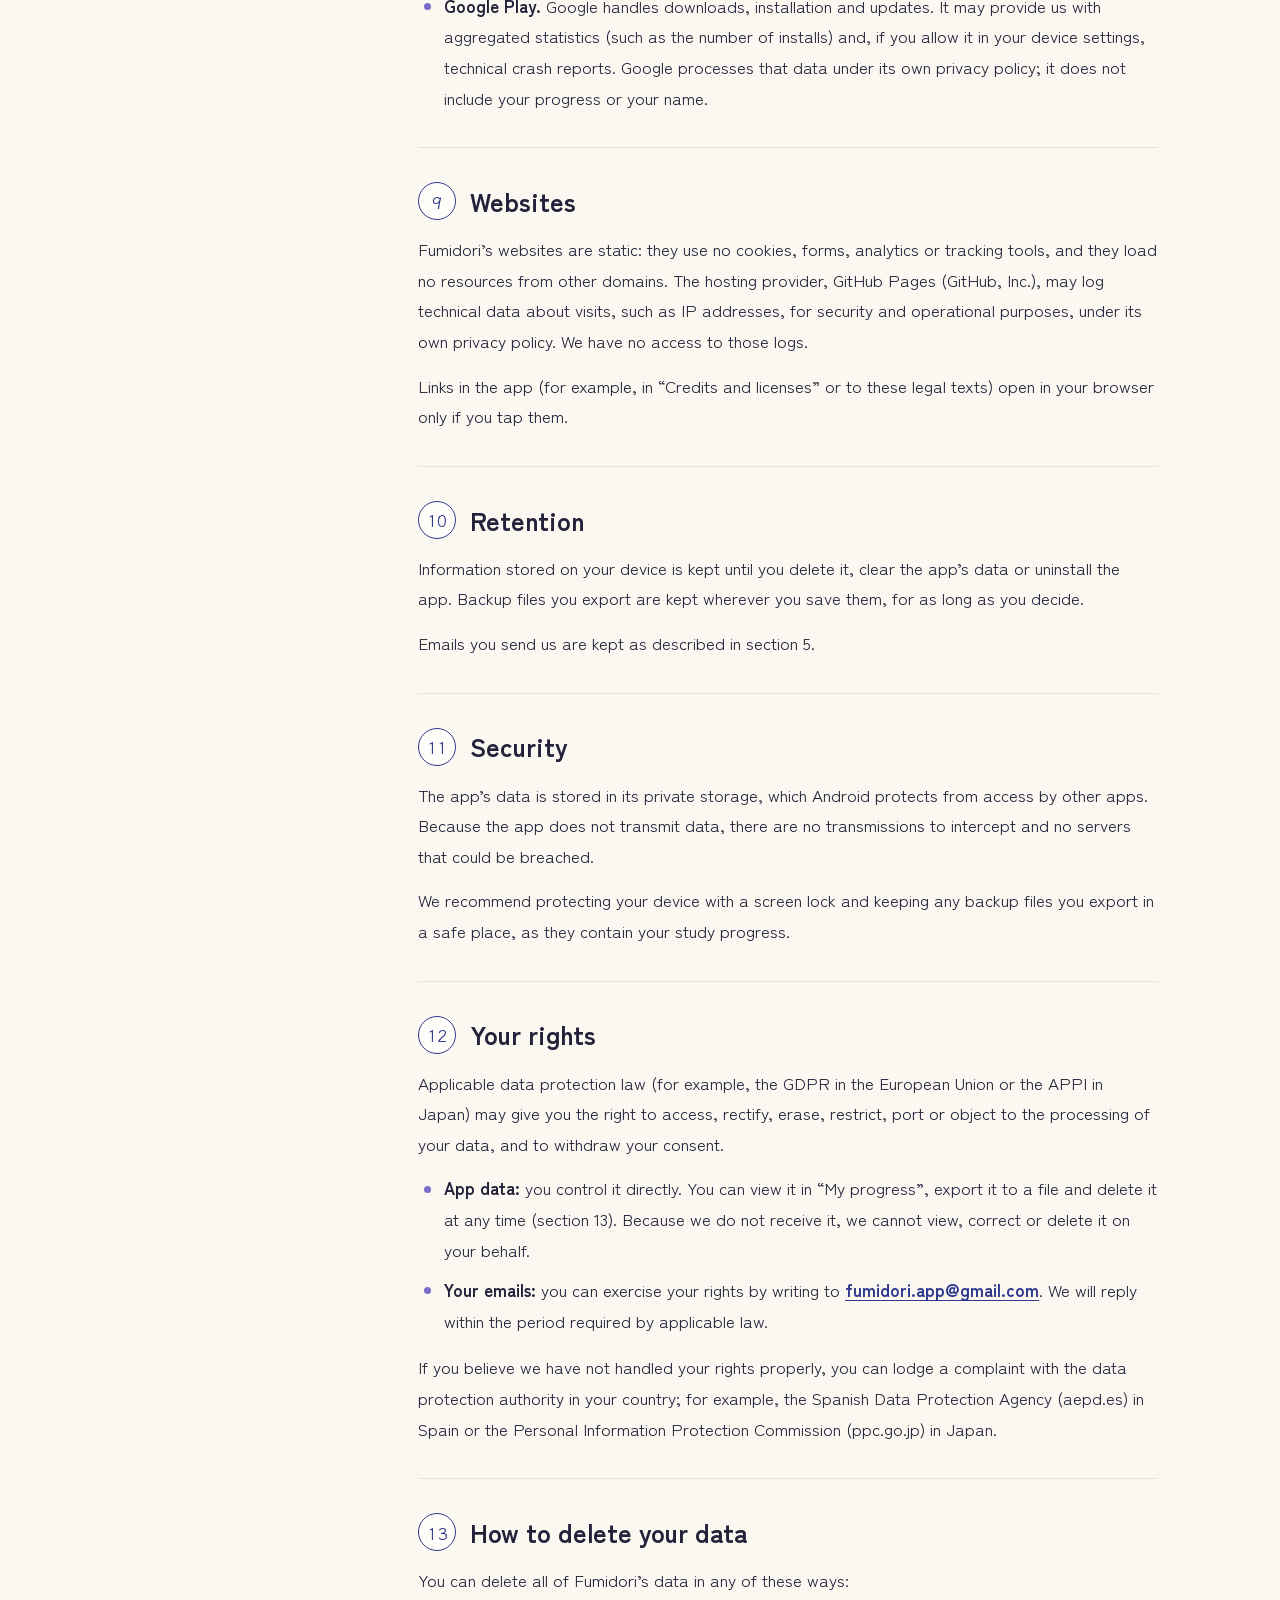
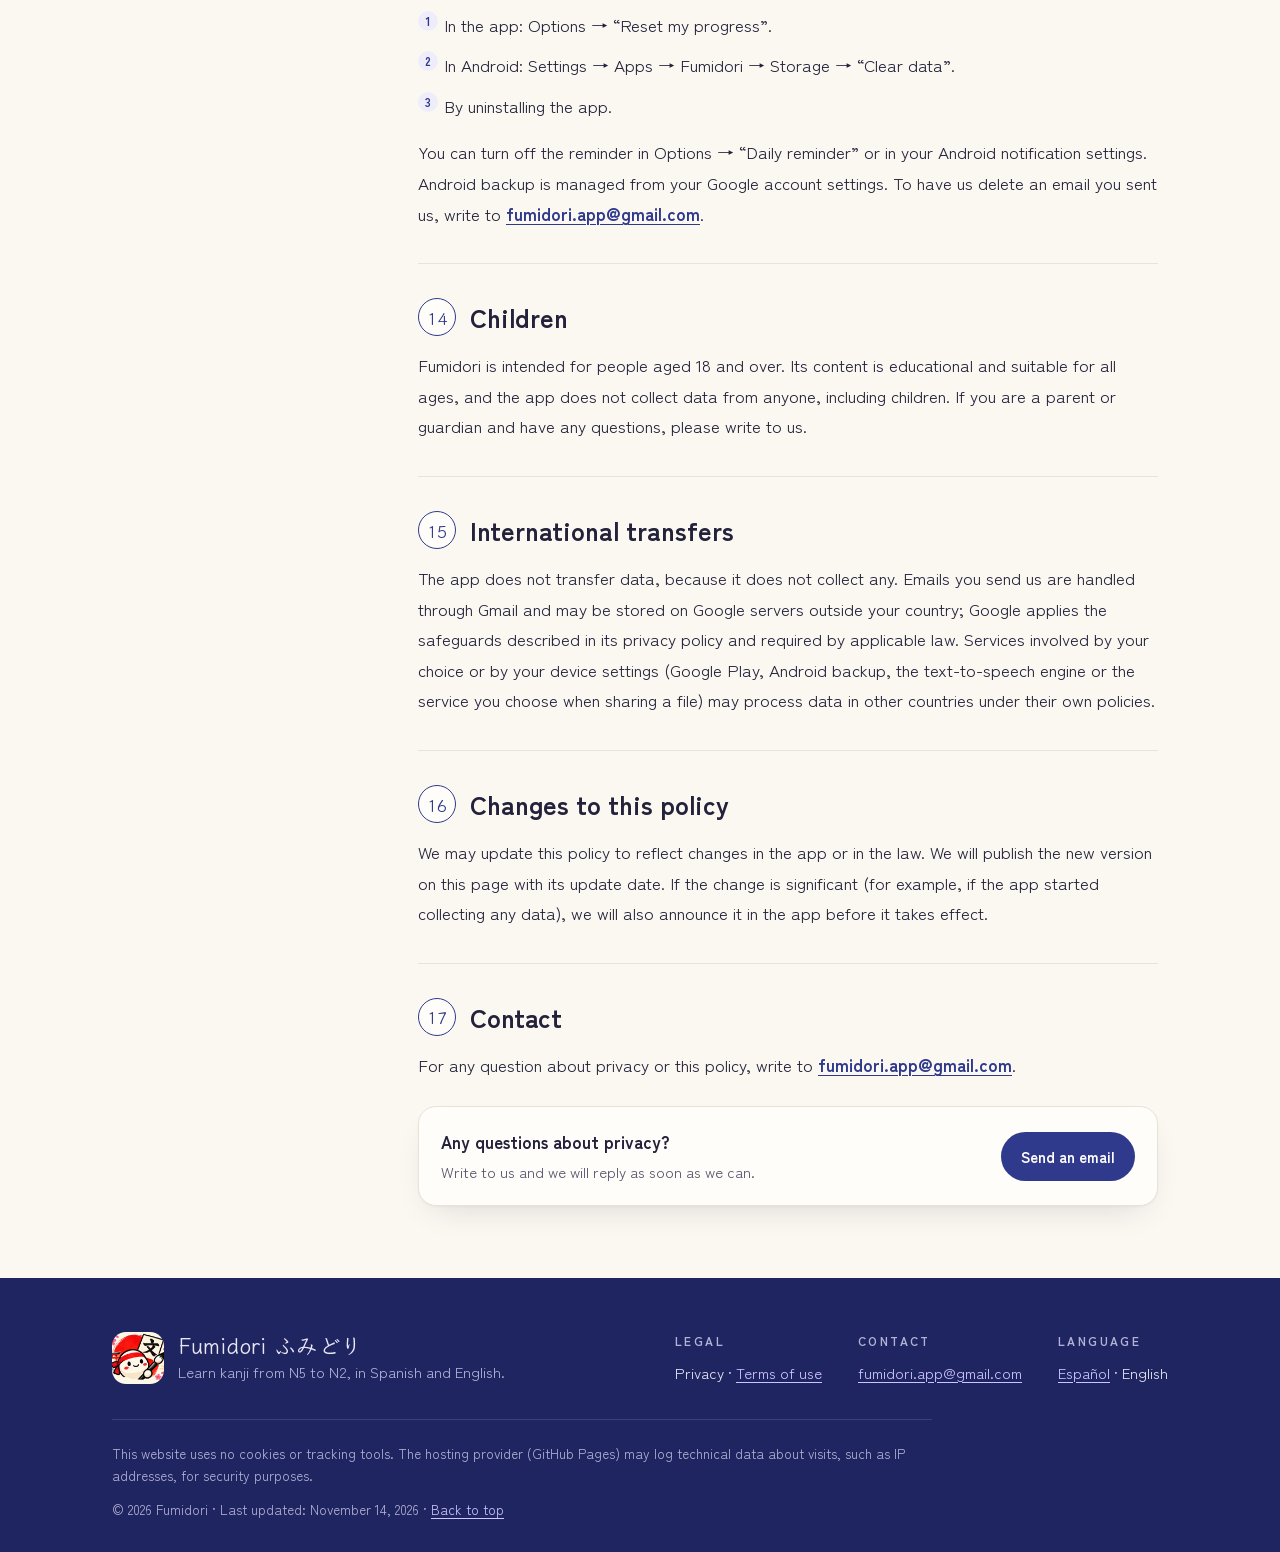
==== commit 8ff02e92: "Actualizar la web (2026-11-15)" ====
--- a/en/index.html
+++ b/en/index.html
@@ -4,12 +4,12 @@
 <meta charset="utf-8">
 <meta name="viewport" content="width=device-width, initial-scale=1">
 <title>Privacy policy · Fumidori ふみどり</title>
-<meta name="description" content="Privacy policy of Fumidori ふみどり, the app for learning kanji from N5 to N3. No accounts, no servers, no ads and no analytics.">
+<meta name="description" content="Privacy policy of Fumidori ふみどり, the app for learning kanji from N5 to N2. No accounts, no servers, no ads and no analytics.">
 <meta name="theme-color" content="#fbf8f2" media="(prefers-color-scheme: light)">
 <meta name="theme-color" content="#15162a" media="(prefers-color-scheme: dark)">
 <meta property="og:type" content="website">
 <meta property="og:title" content="Privacy policy · Fumidori ふみどり">
-<meta property="og:description" content="Privacy policy of Fumidori ふみどり, the app for learning kanji from N5 to N3. No accounts, no servers, no ads and no analytics.">
+<meta property="og:description" content="Privacy policy of Fumidori ふみどり, the app for learning kanji from N5 to N2. No accounts, no servers, no ads and no analytics.">
 <link rel="icon" type="image/png" sizes="32x32" href="../assets/favicon-32.png">
 <link rel="apple-touch-icon" href="../assets/icon-180.png">
 <link rel="alternate" hreflang="es" href="../index.html">
@@ -142,7 +142,7 @@
 <footer class="site-footer">
   <div class="wrap">
     <div class="foot-top">
-      <div class="foot-brand"><img src="../assets/icon-192.png" alt="" width="52" height="52"><div><b>Fumidori <span lang="ja">ふみどり</span></b><p>Learn kanji from N5 to N3, in Spanish and English.</p></div></div>
+      <div class="foot-brand"><img src="../assets/icon-192.png" alt="" width="52" height="52"><div><b>Fumidori <span lang="ja">ふみどり</span></b><p>Learn kanji from N5 to N2, in Spanish and English.</p></div></div>
       <div class="foot-cols">
         <div><h3>Legal</h3><p><span aria-current="page">Privacy</span> · <a href="terms.html">Terms of use</a></p></div>
         <div><h3>Contact</h3><p><a href="mailto:fumidori.app@gmail.com">fumidori.app@gmail.com</a></p></div>
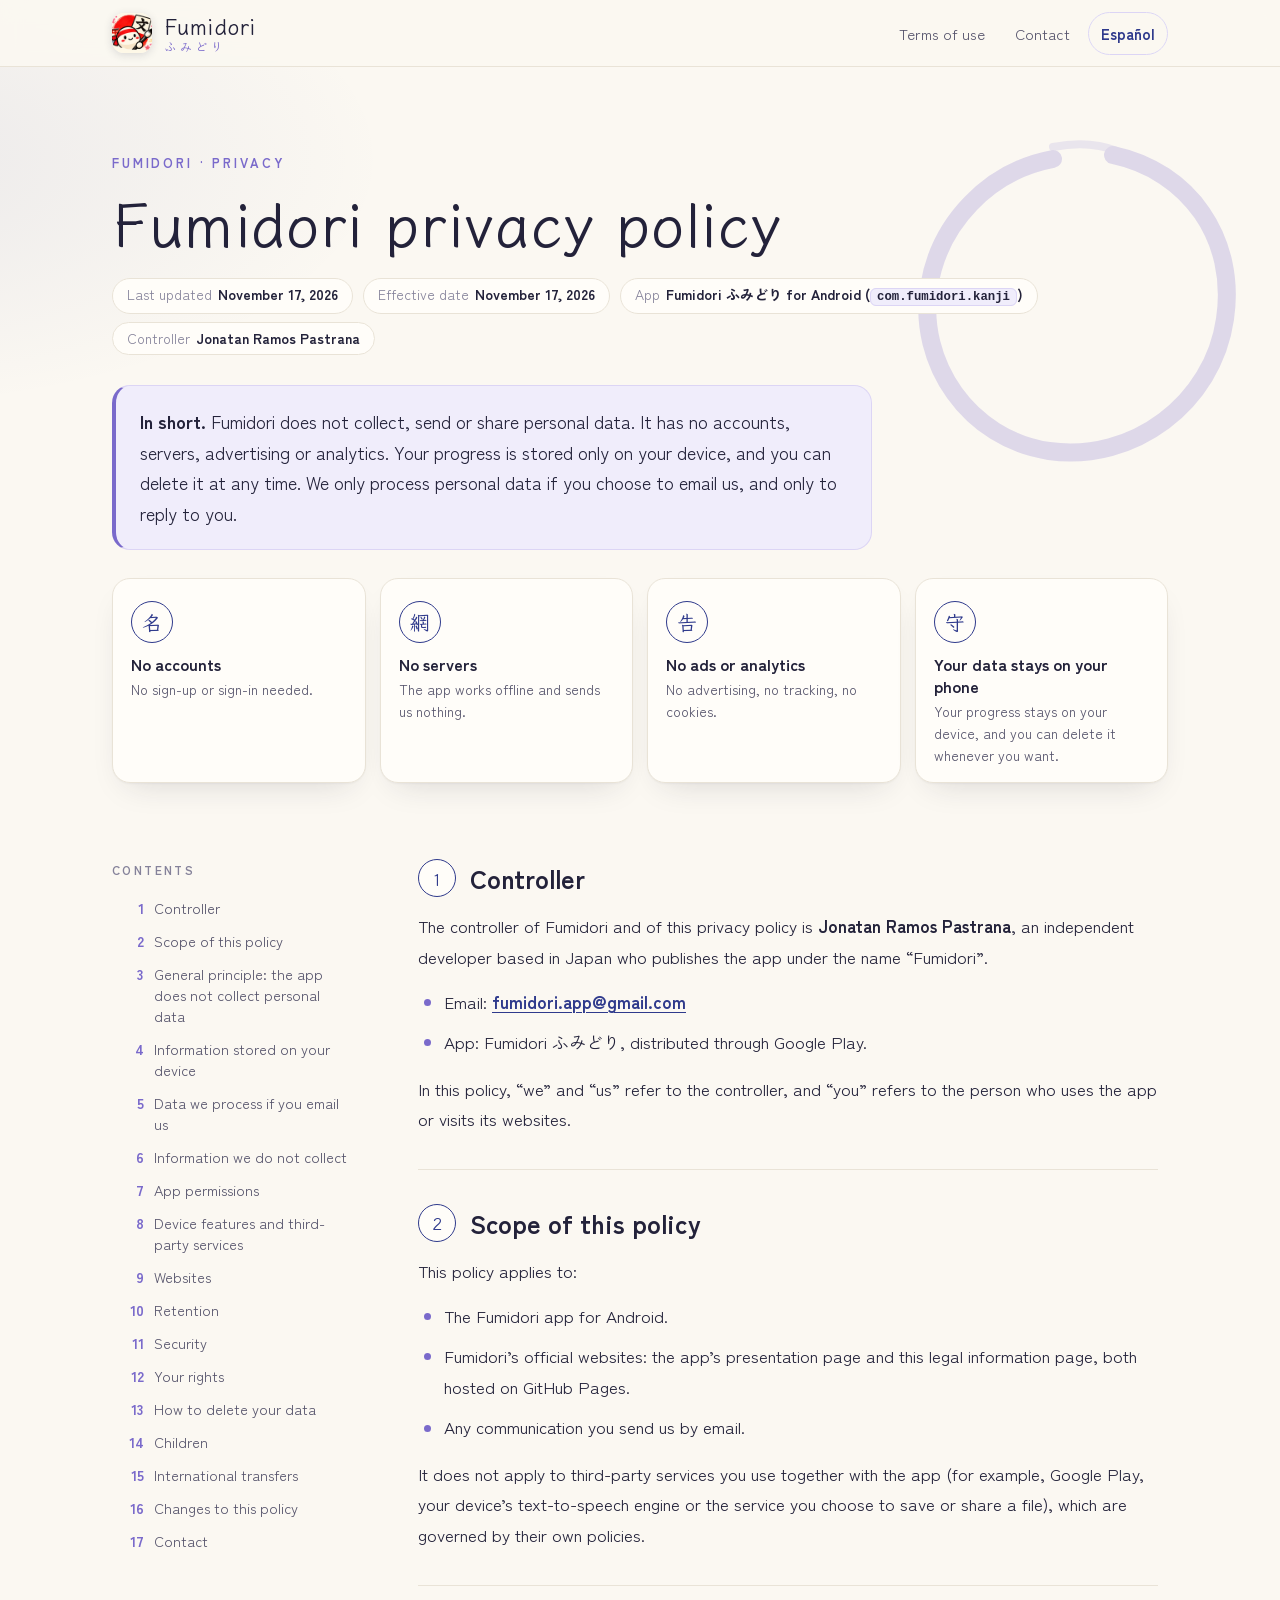
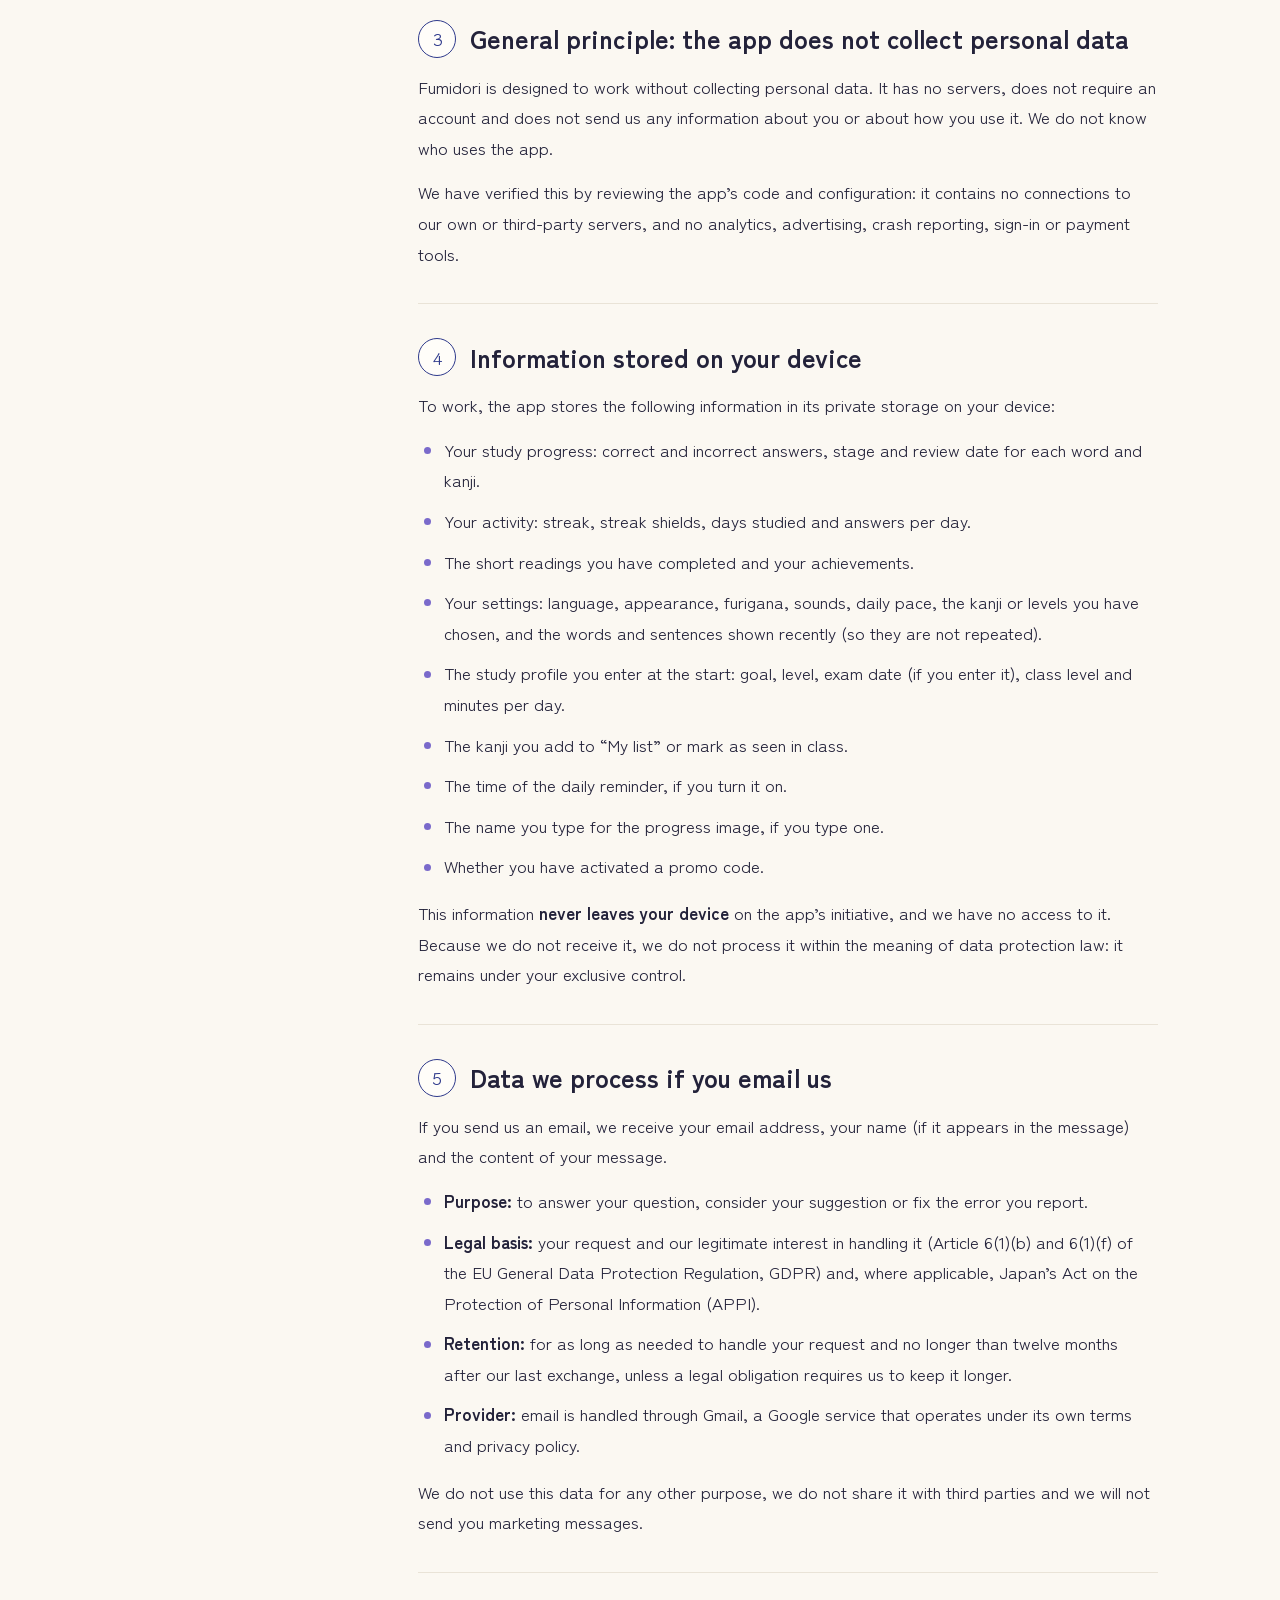
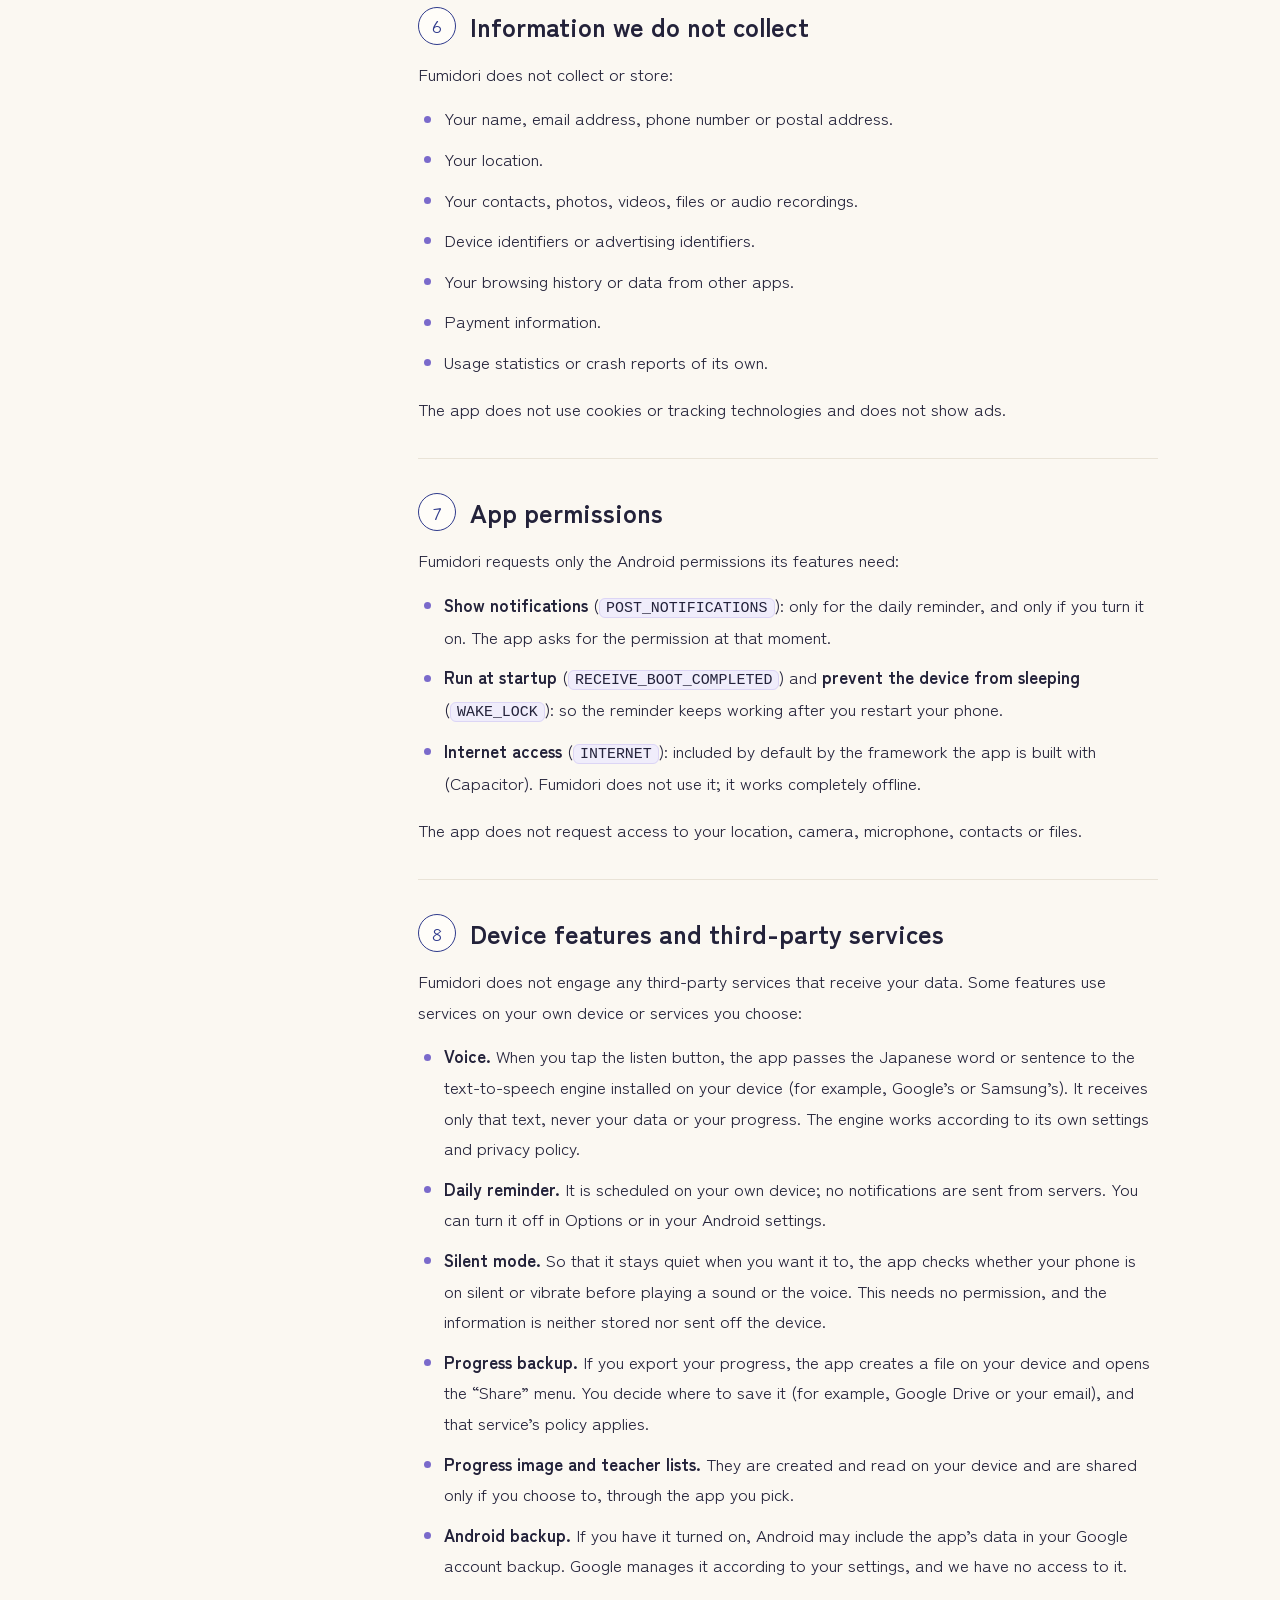
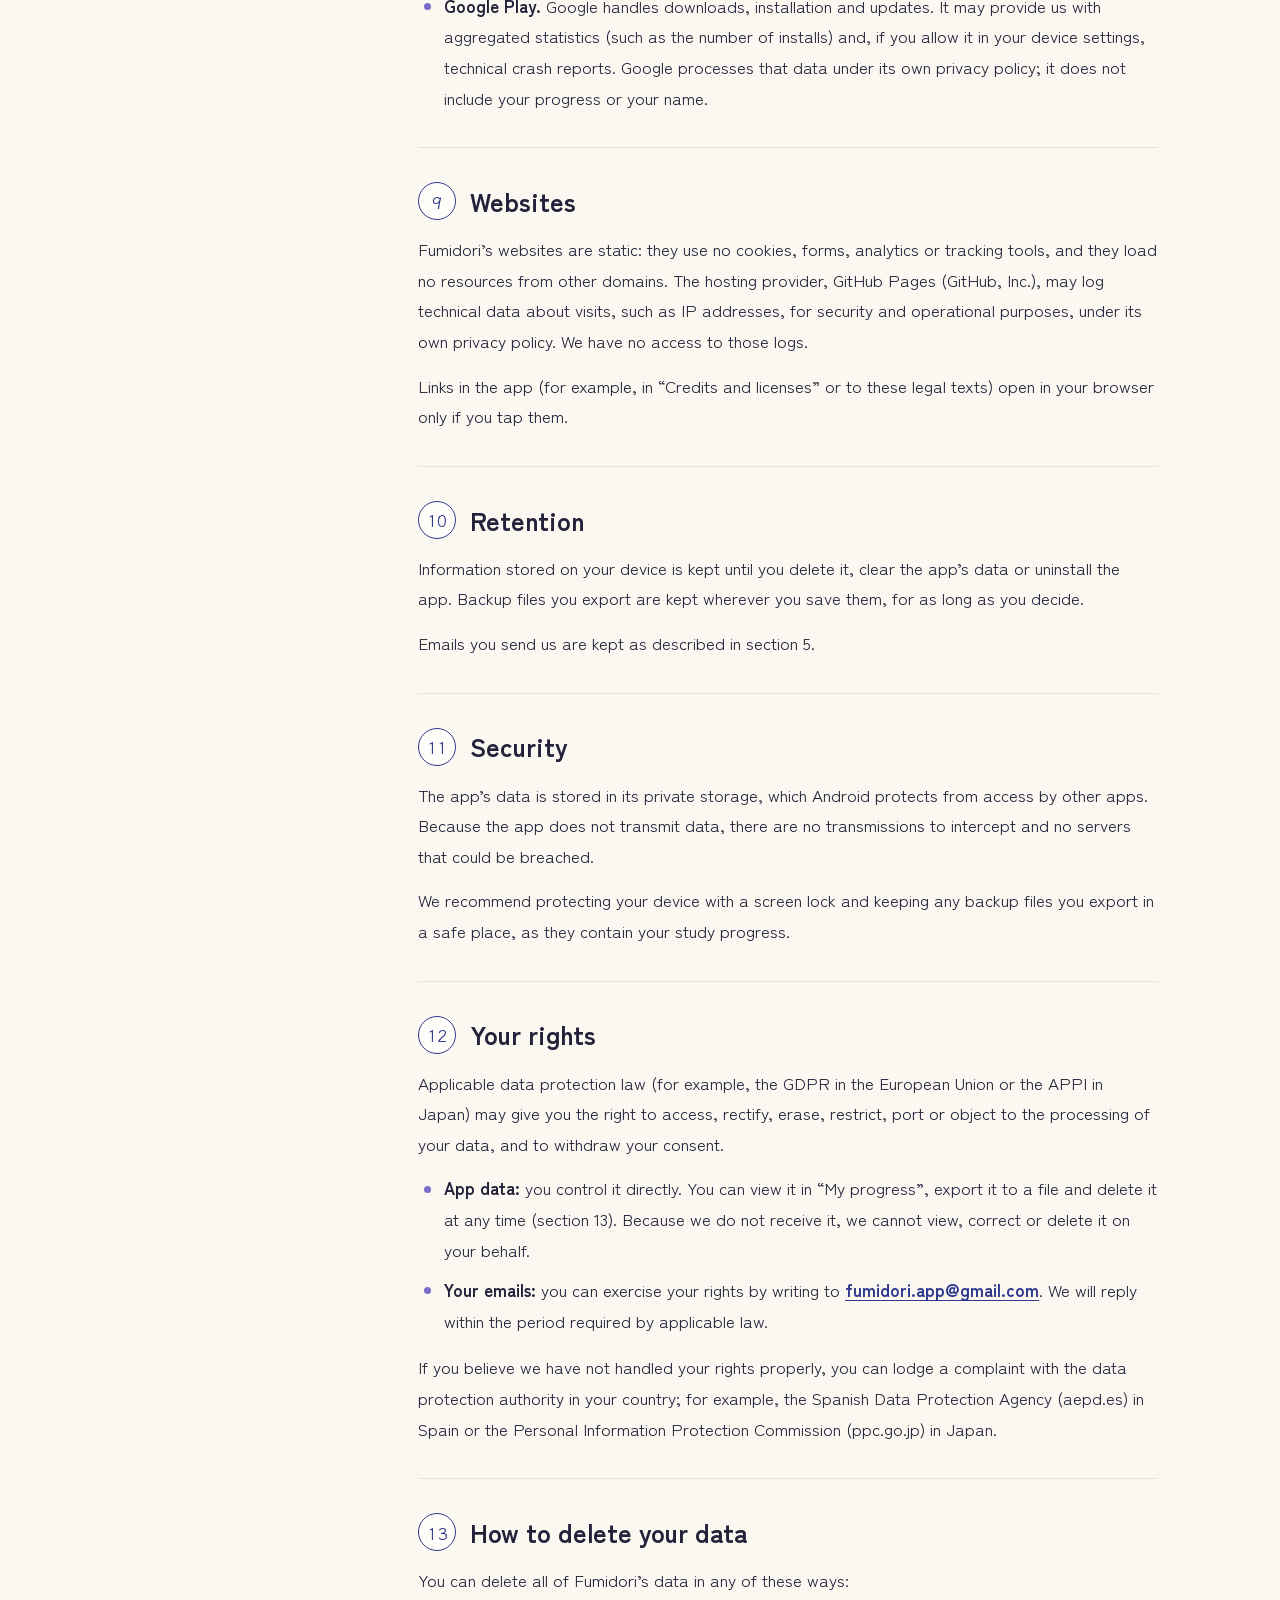
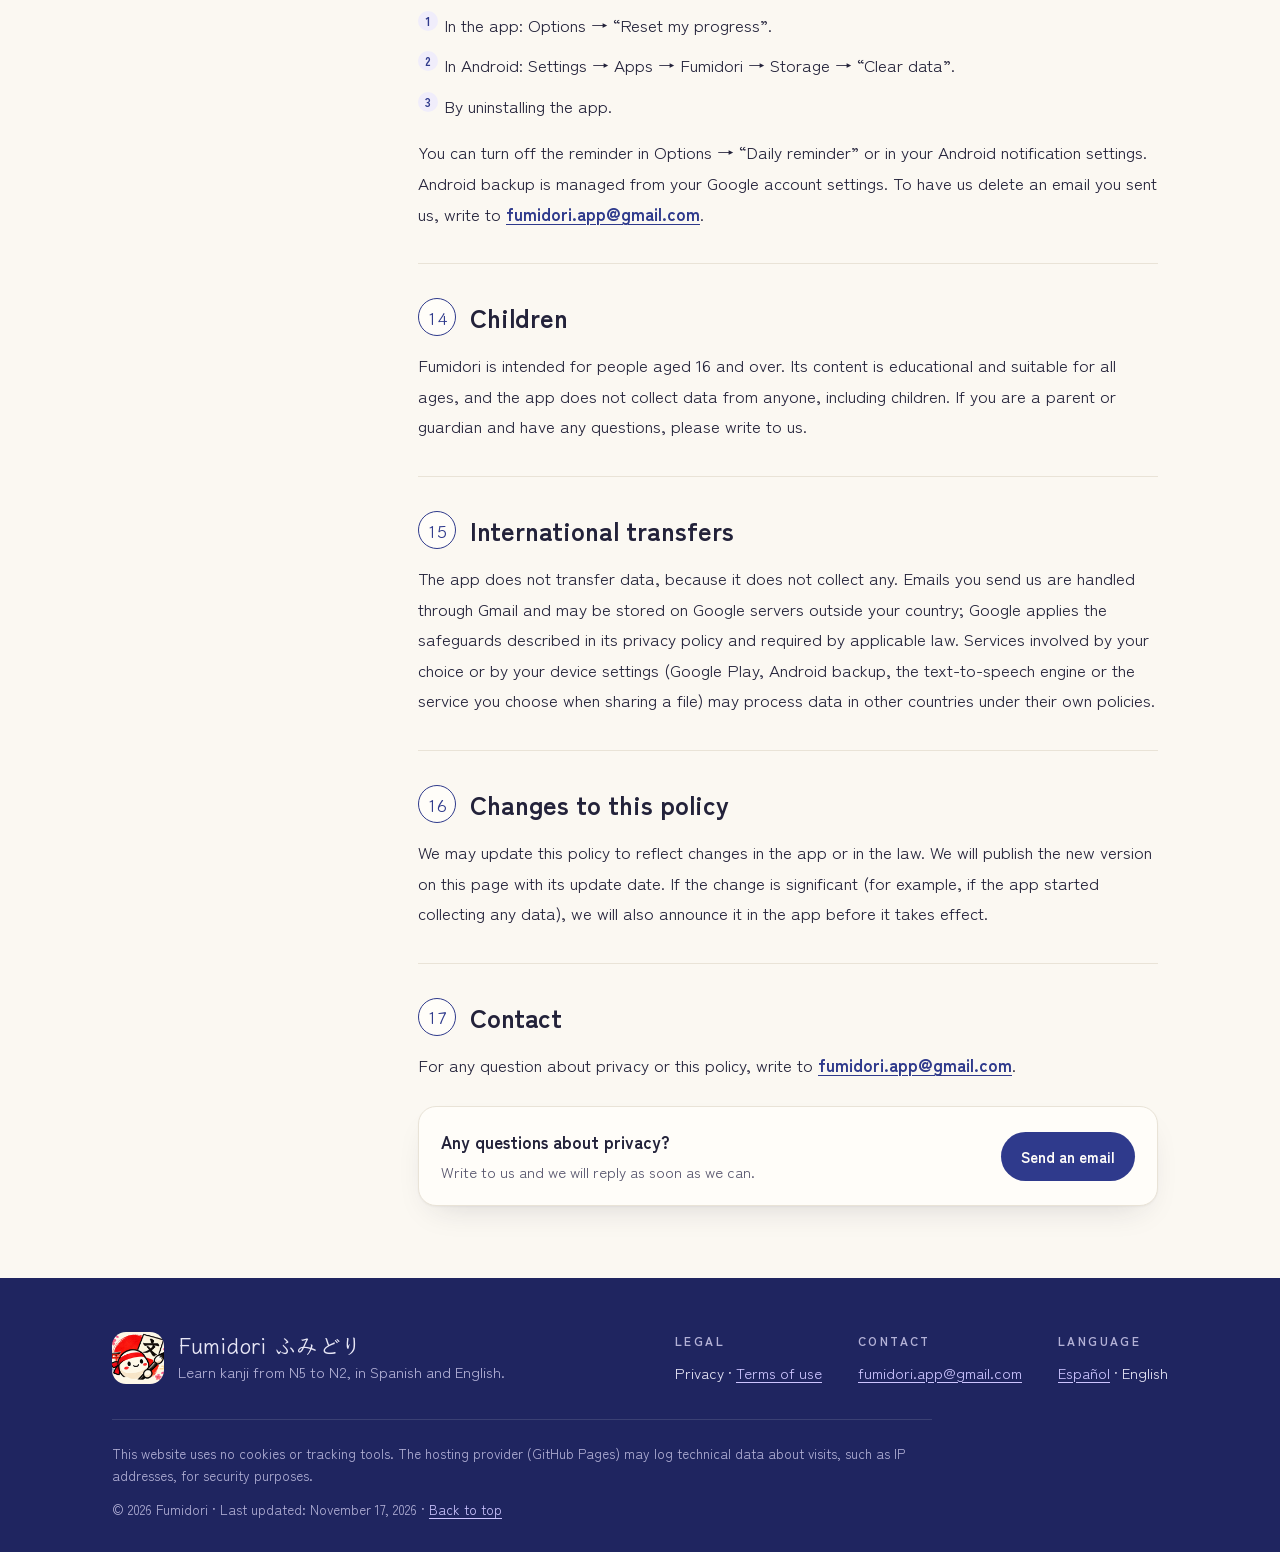
==== commit bb9f2df9: "Actualizar la web (2026-11-17)" ====
--- a/en/index.html
+++ b/en/index.html
@@ -34,7 +34,7 @@
       <svg class="enso" viewBox="0 0 200 200" aria-hidden="true" focusable="false"><path d="M118 22c38 8 62 42 56 82-6 42-46 72-88 66-40-6-66-44-60-82 5-32 30-58 62-64" fill="none" stroke="currentColor" stroke-width="9" stroke-linecap="round"/><path d="M88 18c10-2 22-2 32 2" fill="none" stroke="currentColor" stroke-width="4" stroke-linecap="round" opacity=".6"/></svg>
       <p class="eyebrow">Fumidori · Privacy</p>
       <h1>Fumidori privacy policy</h1>
-      <dl class="meta"><div><dt>Last updated</dt><dd>November 14, 2026</dd></div><div><dt>Effective date</dt><dd>November 14, 2026</dd></div><div><dt>App</dt><dd>Fumidori ふみどり for Android (<code>com.fumidori.kanji</code>)</dd></div><div><dt>Controller</dt><dd>Jonatan Ramos Pastrana</dd></div></dl>
+      <dl class="meta"><div><dt>Last updated</dt><dd>November 17, 2026</dd></div><div><dt>Effective date</dt><dd>November 17, 2026</dd></div><div><dt>App</dt><dd>Fumidori ふみどり for Android (<code>com.fumidori.kanji</code>)</dd></div><div><dt>Controller</dt><dd>Jonatan Ramos Pastrana</dd></div></dl>
       <div class="summary"><p><strong>In short.</strong> Fumidori does not collect, send or share personal data. It has no accounts, servers, advertising or analytics. Your progress is stored only on your device, and you can delete it at any time. We only process personal data if you choose to email us, and only to reply to you.</p></div>
       <ul class="highlights"><li><span class="k" lang="ja" aria-hidden="true">名</span><b>No accounts</b><span>No sign-up or sign-in needed.</span></li><li><span class="k" lang="ja" aria-hidden="true">網</span><b>No servers</b><span>The app works offline and sends us nothing.</span></li><li><span class="k" lang="ja" aria-hidden="true">告</span><b>No ads or analytics</b><span>No advertising, no tracking, no cookies.</span></li><li><span class="k" lang="ja" aria-hidden="true">守</span><b>Your data stays on your phone</b><span>Your progress stays on your device, and you can delete it whenever you want.</span></li></ul>
     </div>
@@ -121,7 +121,7 @@
       </section>
       <section id="children" aria-labelledby="children-h">
         <h2 id="children-h"><span class="num" aria-hidden="true">14</span>Children</h2>
-        <p>Fumidori is intended for people aged 18 and over. Its content is educational and suitable for all ages, and the app does not collect data from anyone, including children. If you are a parent or guardian and have any questions, please write to us.</p>
+        <p>Fumidori is intended for people aged 16 and over. Its content is educational and suitable for all ages, and the app does not collect data from anyone, including children. If you are a parent or guardian and have any questions, please write to us.</p>
       </section>
       <section id="international-transfers" aria-labelledby="international-transfers-h">
         <h2 id="international-transfers-h"><span class="num" aria-hidden="true">15</span>International transfers</h2>
@@ -150,7 +150,7 @@
       </div>
     </div>
     <p class="foot-note">This website uses no cookies or tracking tools. The hosting provider (GitHub Pages) may log technical data about visits, such as IP addresses, for security purposes.</p>
-    <p class="foot-copy">© 2026 Fumidori · Last updated: November 14, 2026 · <a href="#top">Back to top</a></p>
+    <p class="foot-copy">© 2026 Fumidori · Last updated: November 17, 2026 · <a href="#top">Back to top</a></p>
   </div>
 </footer>
 </body>
